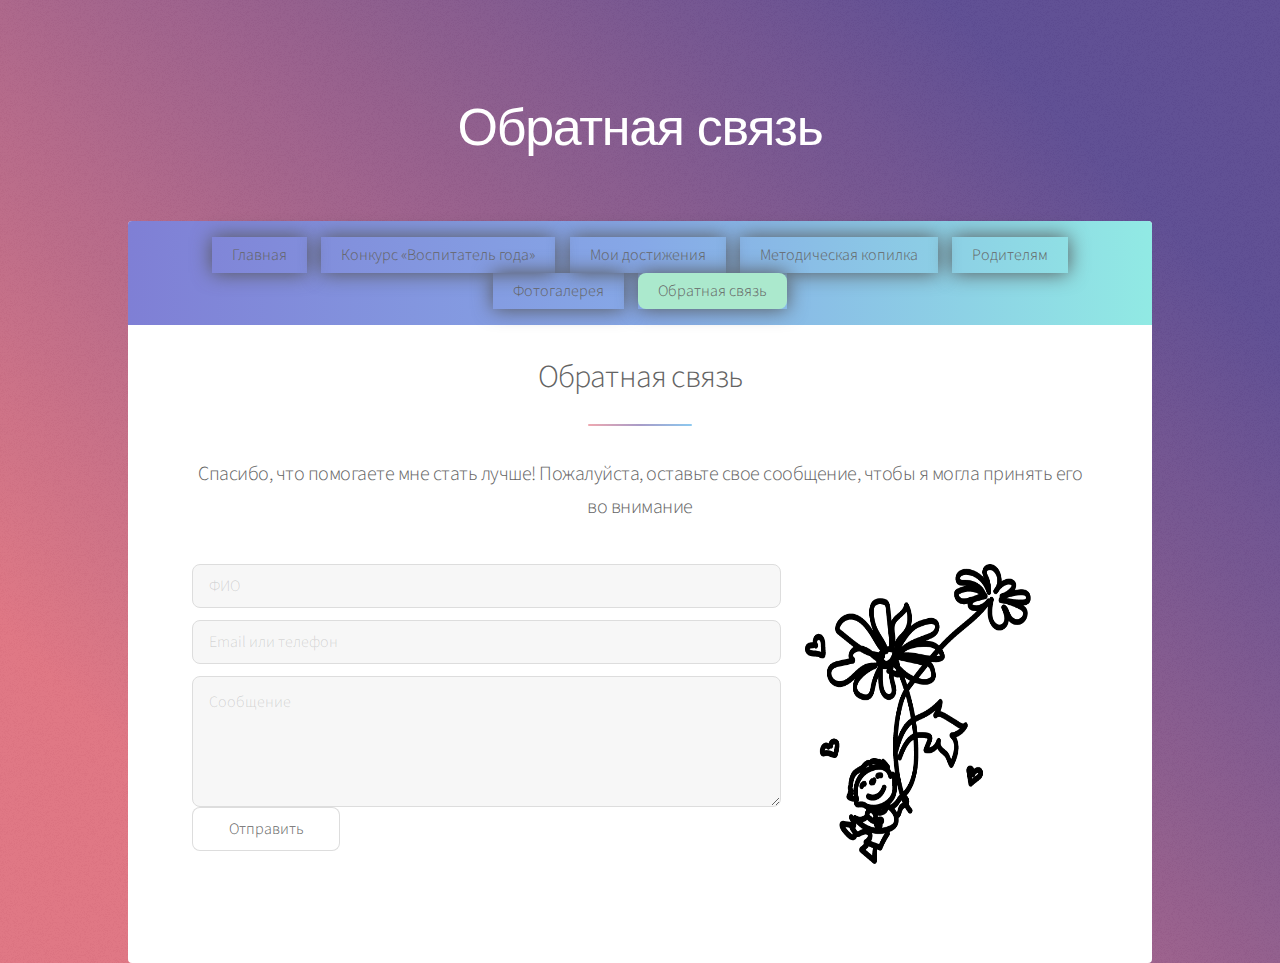
==== feedback.html @ 4a5d06f3 "Update feedback.html" ====
<!DOCTYPE HTML>
<!--
	Сайт Гончаровой Татьяны на конкурс
                Муниципальное бюджетное общеобразовательное учреждение 
начальная общеобразовательная школа села Ленино имени Героя Советского Союза Степана Савельевича Гурьева 
                   Липецкого муниципального района Липецкой области 
-->
<html>
	<head>
		<title>Добро пожаловать на мою страничку</title>
		<meta charset="utf-8" />
		<meta name="viewport" content="width=device-width, initial-scale=1, user-scalable=no" />
		<link rel="stylesheet" href="assets/css/main.css" />
		<noscript><link rel="stylesheet" href="assets/css/noscript.css" /></noscript>
	</head>
	<body class="is-preload">

		<!-- Wrapper -->
			<div id="wrapper">

				<!-- Header -->
					<header id="header" class="alt">
						<h1><acsent>Обратная связь</acsent></h1>
					</header>

				<!-- Nav -->
					<nav id="nav">
						<ul>
							<li><a href="index.html" >Главная</a></li>
							<li><a href="vospofyear.html">Конкурс «Воспитатель года»</a></li>
							<li><a href="mywin.html">Мои достижения</a></li>
							<li><a href="metod.html">Методическая копилка</a></li>
							<li><a href="rodit.html">Родителям</a></li>
							<li><a href="four.html">Фотогалерея</a></li>
							<li><a href="feedback.html" class="active">Обратная связь</a></li>
						</ul>
					</nav>

				<!-- Main -->
					<div id="main">

						<!-- Introduction -->


						<!-- First Section -->
							<section id="first" class="main special">

								<header class="major">
									<center>
										<h2>Обратная связь</h2>
										<p>Спасибо, что помогаете мне стать лучше! Пожалуйста, оставьте свое сообщение, чтобы я могла принять его во внимание</p>
										<div class="row">
											<div class="col-8 col-12-small">
												<form name="submit-to-google-sheet" id="sheetdb-form" method="post" action="https://sheetdb.io/api/v1/np721nvqk2t8w">
													<div class="row gtr-uniform gtr-50">
														<div class="col-12 col-12-xsmall"><input type="text" name="data[name]" placeholder="ФИО" /></div>
														<div class="col-12 col-12-xsmall"><input type="text" name="data[email]" placeholder="Email или телефон" /></div>
														<div class="col-12"><textarea name="data[message]" placeholder="Сообщение" rows="4"></textarea></div>
													</div>

												<ul class="actions">
													<li><input type="submit" value="Отправить"/></li>
												</form>
												</ul>
											</div>
											<img align="right" src="images/flower.png" alt="Иллюстрация"   width="250" height="300" class="rightpic">

										</div>
							</center>

								</header>

									</footer>
							</section>

							<section></section>
						<!-- Get Started -->


					</div>

				<!-- Footer -->

			</div>

		<!-- Scripts -->
			<script src="assets/js/jquery.min.js"></script>
			<script src="assets/js/jquery.scrollex.min.js"></script>
			<script src="assets/js/jquery.scrolly.min.js"></script>
			<script src="assets/js/browser.min.js"></script>
			<script src="assets/js/breakpoints.min.js"></script>
			<script src="assets/js/util.js"></script>
			<script src="assets/js/main.js"></script>

	</body>


<script>


	const form = document.getElementById('sheetdb-form');
  form.addEventListener('submit', e => {
    e.preventDefault();
    fetch(form.action,{
			 method: 'POST',
			 body: new FormData(document.getElementById("sheetdb-form")),})
			 .then(response => json())
			 .then((html)=>{
				 alert("Спасибо за сообщение!");
			 });
			  alert("Спасибо за сообщение!");
});
</script>
</html>
---- assets/css/main.css ----
@import url(fontawesome-all.min.css);
@import 'https://fonts.googleapis.com/css?family=Source+Sans+Pro:300,400';

/*
	Stellar by HTML5 UP
	html5up.net | @ajlkn
	Free for personal and commercial use under the CCA 3.0 license (html5up.net/license)
*/

html, body, div, span, applet, object,
iframe, h1, h2, h3, h4, h5, h6, p, blockquote,
pre, a, abbr, acronym, address, big, cite,
code, del, dfn, em, img, ins, kbd, q, s, samp,
small, strike, strong, sub, sup, tt, var, b,
u, i, center, dl, dt, dd, ol, ul, li, fieldset,
form, label, legend, table, caption, tbody,
tfoot, thead, tr, th, td, article, aside,
canvas, details, embed, figure, figcaption,
footer, header, hgroup, menu, nav, output, ruby,
section, summary, time, mark, audio, video {
	margin: 0;
	padding: 0;
	border: 0;
	font-size: 100%;
	font: inherit;
	vertical-align: baseline;}

article, aside, details, figcaption, figure,
footer, header, hgroup, menu, nav, section {
	display: block;}

body {
	line-height: 1;
}

ol, ul {
	list-style: none;
}

blockquote, q {
	quotes: none;
}

	blockquote:before, blockquote:after, q:before, q:after {
		content: '';
		content: none;
	}

table {
	border-collapse: collapse;
	border-spacing: 0;
}

body {
	-webkit-text-size-adjust: none;
}

mark {
	background-color: transparent;
	color: inherit;
}

input::-moz-focus-inner, button:: -moz-focus-inner{
	border: 0;
	padding: 0;
}

input, select, textarea, button {
	-moz-appearance: none;
	-webkit-appearance: none;
	-ms-appearance: none;
	appearance: none;
}

/* Basic */

	@-ms-viewport {
		width: device-width;
	}

	body {
		-ms-overflow-style: scrollbar;
	}

	@media screen and (max-width: 480px) {

		html, body {
			min-width: 320px;
		}

	}

	html {
		box-sizing: border-box;
	}

	*, *:before, *:after {
		box-sizing: inherit;
	}

	body {
		background-color: #935d8c;
		background-image: url("images/overlay.png"), -moz-linear-gradient(45deg, #e37682 15%, #5f4d93 85%);
		background-image: url("images/overlay.png"), -webkit-linear-gradient(45deg, #e37682 15%, #5f4d93 85%);
		background-image: url("images/overlay.png"), -ms-linear-gradient(45deg, #e37682 15%, #5f4d93 85%);
		background-image: url("images/overlay.png"), linear-gradient(45deg, #e37682 15%, #5f4d93 85%);
	}

		body.is-preload *, body.is-preload *:before, body.is-preload *:after {
			-moz-animation: none !important;
			-webkit-animation: none !important;
			-ms-animation: none !important;
			animation: none !important;
			-moz-transition: none !important;
			-webkit-transition: none !important;
			-ms-transition: none !important;
			transition: none !important;
		}

/* Type */

	body {
		background-color: #935d8c;
		color: rgba(255, 255, 255, 1);
	}

	body, input, select, textarea, button {
		font-family: "Source Sans Pro", Helvetica, sans-serif;
		font-size: 17pt;
		font-weight: 300;
		line-height: 1.65;
	}

		@media screen and (max-width: 1680px) {

			body, input, select, textarea, button {
				font-size: 14pt;
			}

		}

		red{
			color: rgba(207,75,110,1);
		}

		acsent{
			font-family: "Impact", Helvetica, sans-serif;
	}

		@media screen and (max-width: 1280px) {

			body, input, select, textarea {
				font-size: 12pt;
			}

		}

		@media screen and (max-width: 360px) {

			body, input, select, textarea, button {
				font-size: 11pt;
			}

		}

	a {
		-moz-transition: color 0.2s ease, border-bottom 0.2s ease;
		-webkit-transition: color 0.2s ease, border-bottom 0.2s ease;
		-ms-transition: color 0.2s ease, border-bottom 0.2s ease;
		transition: color 0.2s ease, border-bottom 0.2s ease;
		text-decoration: none;
		border-bottom: dotted 1px;
		color: inherit;
	}

		a:hover {
			border-bottom-color: transparent;
		}

	strong, b {
		font-weight: 400;
	}

	em, i {
		font-style: italic;
	}

	p {
		margin: 0 0 2em 0;
	}

		p.content {
			-moz-columns: 20em 2;
			-webkit-columns: 20em 2;
			-ms-columns: 20em 2;
			columns: 20em 2;
			-moz-column-gap: 2em;
			-webkit-column-gap: 2em;
			-ms-column-gap: 2em;
			column-gap: 2em;
			text-align: justify;
		}

	h1, h2, h3, h4, h5, h6 {
		font-weight: 300;
		line-height: 1.5;
		margin: 0 0 0.7em 0;
		letter-spacing: -0.025em;
	}

		h1 a, h2 a, h3 a, h4 a, h5 a, h6 a {
			color: inherit;
			text-decoration: none;
		}

	h1 {
		font-size: 2.5em;
		line-height: 1.2;
	}

	h2 {
		font-size: 1.5em;
	}

	h3 {
		font-size: 1.25em;
	}

	h4 {
		font-size: 1.1em;
	}

	h5 {
		font-size: 0.9em;
	}

	h6 {
		font-size: 0.7em;
	}

	@media screen and (max-width: 736px) {

		h1 {
			font-size: 2em;
		}

	}

	sub {
		font-size: 0.8em;
		position: relative;
		top: 0.5em;
	}

	sup {
		font-size: 0.8em;
		position: relative;
		top: -0.5em;
	}

	blockquote {
		border-left: solid 4px;
		font-style: italic;
		margin: 0 0 2em 0;
		padding: 0.5em 0 0.5em 2em;
	}

	code {
		border-radius: 8px;
		border: solid 1px;
		font-family: "Courier New", monospace;
		font-size: 0.9em;
		margin: 0 0.25em;
		padding: 0.25em 0.65em;
	}

	pre {
		-webkit-overflow-scrolling: touch;
		font-family: "Courier New", monospace;
		font-size: 0.9em;
		margin: 0 0 2em 0;
	}

		pre code {
			display: block;
			line-height: 1.75;
			padding: 1em 1.5em;
			overflow-x: auto;
		}

	hr {
		border: 0;
		border-bottom: solid 1px;
		margin: 2em 0;
	}

		hr.major {
			margin: 3em 0;
		}

	.align-left {
		text-align: left;
	}

	.align-center {
		text-align: center;
	}

	.align-right {
		text-align: right;
	}

	input, select, textarea, button {
		color: #ffffff;
	}

	a:hover {
		color: #ffffff;
	}

	strong, b {
		color: #ffffff;
	}

	h1, h2, h3, h4, h5, h6 {
		color: #ffffff;
	}

	blockquote {
		border-left-color: rgba(255, 255, 255, 0.35);
	}

	code {
		background: rgba(255, 255, 255, 0.075);
		border-color: rgba(255, 255, 255, 0.35);
	}

	hr {
		border-bottom-color: rgba(255, 255, 255, 0.35);
	}

/* Row */

	.row {
		display: flex;
		flex-wrap: wrap;
		box-sizing: border-box;
		align-items: stretch;
	}

		.row > * {
			box-sizing: border-box;
		}

		.row.gtr-uniform > * > :last-child {
			margin-bottom: 0;
		}

		.row.aln-left {
			justify-content: flex-start;
		}

		.row.aln-center {
			justify-content: center;
		}

		.row.aln-right {
			justify-content: flex-end;
		}

		.row.aln-top {
			align-items: flex-start;
		}

		.row.aln-middle {
			align-items: center;
		}

		.row.aln-bottom {
			align-items: flex-end;
		}

		.row > .imp {
			order: -1;
		}

		.row > .col-1 {
			width: 8.33333%;
		}

		.row > .off-1 {
			margin-left: 8.33333%;
		}

		.row > .col-2 {
			width: 16.66667%;
		}

		.row > .off-2 {
			margin-left: 16.66667%;
		}

		.row > .col-3 {
			width: 25%;
		}

		.row > .off-3 {
			margin-left: 25%;
		}

		.row > .col-4 {
			width: 33.33333%;
		}

		.row > .off-4 {
			margin-left: 33.33333%;
		}

		.row > .col-5 {
			width: 41.66667%;
		}

		.row > .off-5 {
			margin-left: 41.66667%;
		}

		.row > .col-6 {
			width: 50%;
		}

		.row > .off-6 {
			margin-left: 50%;
		}

		.row > .col-7 {
			width: 58.33333%;
		}

		.row > .off-7 {
			margin-left: 58.33333%;
		}

		.row > .col-8 {
			width: 66.66667%;
		}

		.row > .off-8 {
			margin-left: 66.66667%;
		}

		.row > .col-9 {
			width: 75%;
		}

		.row > .off-9 {
			margin-left: 75%;
		}

		.row > .col-10 {
			width: 83.33333%;
		}

		.row > .off-10 {
			margin-left: 83.33333%;
		}

		.row > .col-11 {
			width: 91.66667%;
		}

		.row > .off-11 {
			margin-left: 91.66667%;
		}

		.row > .col-12 {
			width: 100%;
		}

		.row > .off-12 {
			margin-left: 100%;
		}

		.row.gtr-0 {
			margin-top: 0;
			margin-left: 0em;
		}

			.row.gtr-0 > * {
				padding: 0 0 0 0em;
			}

			.row.gtr-0.gtr-uniform {
				margin-top: 0em;
			}

				.row.gtr-0.gtr-uniform > * {
					padding-top: 0em;
				}

		.row.gtr-25 {
			margin-top: 0;
			margin-left: -0.375em;
		}

			.row.gtr-25 > * {
				padding: 0 0 0 0.375em;
			}

			.row.gtr-25.gtr-uniform {
				margin-top: -0.375em;
			}

				.row.gtr-25.gtr-uniform > * {
					padding-top: 0.375em;
				}

		.row.gtr-50 {
			margin-top: 0;
			margin-left: -0.75em;
		}

			.row.gtr-50 > * {
				padding: 0 0 0 0.75em;
			}

			.row.gtr-50.gtr-uniform {
				margin-top: -0.75em;
			}

				.row.gtr-50.gtr-uniform > * {
					padding-top: 0.75em;
				}

		.row {
			margin-top: 0;
			margin-left: -1.5em;
		}

			.row > * {
				padding: 0 0 0 1.5em;
			}

			.row.gtr-uniform {
				margin-top: -1.5em;
			}

				.row.gtr-uniform > * {
					padding-top: 1.5em;
				}

		.row.gtr-150 {
			margin-top: 0;
			margin-left: -2.25em;
		}

			.row.gtr-150 > * {
				padding: 0 0 0 2.25em;
			}

			.row.gtr-150.gtr-uniform {
				margin-top: -2.25em;
			}

				.row.gtr-150.gtr-uniform > * {
					padding-top: 2.25em;
				}

		.row.gtr-200 {
			margin-top: 0;
			margin-left: -3em;
		}

			.row.gtr-200 > * {
				padding: 0 0 0 3em;
			}

			.row.gtr-200.gtr-uniform {
				margin-top: -3em;
			}

				.row.gtr-200.gtr-uniform > * {
					padding-top: 3em;
				}

		@media screen and (max-width: 1680px) {

			.row {
				display: flex;
				flex-wrap: wrap;
				box-sizing: border-box;
				align-items: stretch;
			}

				.row > * {
					box-sizing: border-box;
				}

				.row.gtr-uniform > * > :last-child {
					margin-bottom: 0;
				}

				.row.aln-left {
					justify-content: flex-start;
				}

				.row.aln-center {
					justify-content: center;
				}

				.row.aln-right {
					justify-content: flex-end;
				}

				.row.aln-top {
					align-items: flex-start;
				}

				.row.aln-middle {
					align-items: center;
				}

				.row.aln-bottom {
					align-items: flex-end;
				}

				.row > .imp-xlarge {
					order: -1;
				}

				.row > .col-1-xlarge {
					width: 8.33333%;
				}

				.row > .off-1-xlarge {
					margin-left: 8.33333%;
				}

				.row > .col-2-xlarge {
					width: 16.66667%;
				}

				.row > .off-2-xlarge {
					margin-left: 16.66667%;
				}

				.row > .col-3-xlarge {
					width: 25%;
				}

				.row > .off-3-xlarge {
					margin-left: 25%;
				}

				.row > .col-4-xlarge {
					width: 33.33333%;
				}

				.row > .off-4-xlarge {
					margin-left: 33.33333%;
				}

				.row > .col-5-xlarge {
					width: 41.66667%;
				}

				.row > .off-5-xlarge {
					margin-left: 41.66667%;
				}

				.row > .col-6-xlarge {
					width: 50%;
				}

				.row > .off-6-xlarge {
					margin-left: 50%;
				}

				.row > .col-7-xlarge {
					width: 58.33333%;
				}

				.row > .off-7-xlarge {
					margin-left: 58.33333%;
				}

				.row > .col-8-xlarge {
					width: 66.66667%;
				}

				.row > .off-8-xlarge {
					margin-left: 66.66667%;
				}

				.row > .col-9-xlarge {
					width: 75%;
				}

				.row > .off-9-xlarge {
					margin-left: 75%;
				}

				.row > .col-10-xlarge {
					width: 83.33333%;
				}

				.row > .off-10-xlarge {
					margin-left: 83.33333%;
				}

				.row > .col-11-xlarge {
					width: 91.66667%;
				}

				.row > .off-11-xlarge {
					margin-left: 91.66667%;
				}

				.row > .col-12-xlarge {
					width: 100%;
				}

				.row > .off-12-xlarge {
					margin-left: 100%;
				}

				.row.gtr-0 {
					margin-top: 0;
					margin-left: 0em;
				}

					.row.gtr-0 > * {
						padding: 0 0 0 0em;
					}

					.row.gtr-0.gtr-uniform {
						margin-top: 0em;
					}

						.row.gtr-0.gtr-uniform > * {
							padding-top: 0em;
						}

				.row.gtr-25 {
					margin-top: 0;
					margin-left: -0.375em;
				}

					.row.gtr-25 > * {
						padding: 0 0 0 0.375em;
					}

					.row.gtr-25.gtr-uniform {
						margin-top: -0.375em;
					}

						.row.gtr-25.gtr-uniform > * {
							padding-top: 0.375em;
						}

				.row.gtr-50 {
					margin-top: 0;
					margin-left: -0.75em;
				}

					.row.gtr-50 > * {
						padding: 0 0 0 0.75em;
					}

					.row.gtr-50.gtr-uniform {
						margin-top: -0.75em;
					}

						.row.gtr-50.gtr-uniform > * {
							padding-top: 0.75em;
						}

				.row {
					margin-top: 0;
					margin-left: -1.5em;
				}

					.row > * {
						padding: 0 0 0 1.5em;
					}

					.row.gtr-uniform {
						margin-top: -1.5em;
					}

						.row.gtr-uniform > * {
							padding-top: 1.5em;
						}

				.row.gtr-150 {
					margin-top: 0;
					margin-left: -2.25em;
				}

					.row.gtr-150 > * {
						padding: 0 0 0 2.25em;
					}

					.row.gtr-150.gtr-uniform {
						margin-top: -2.25em;
					}

						.row.gtr-150.gtr-uniform > * {
							padding-top: 2.25em;
						}

				.row.gtr-200 {
					margin-top: 0;
					margin-left: -3em;
				}

					.row.gtr-200 > * {
						padding: 0 0 0 3em;
					}

					.row.gtr-200.gtr-uniform {
						margin-top: -3em;
					}

						.row.gtr-200.gtr-uniform > * {
							padding-top: 3em;
						}

		}

		@media screen and (max-width: 1280px) {

			.row {
				display: flex;
				flex-wrap: wrap;
				box-sizing: border-box;
				align-items: stretch;
			}

				.row > * {
					box-sizing: border-box;
				}

				.row.gtr-uniform > * > :last-child {
					margin-bottom: 0;
				}

				.row.aln-left {
					justify-content: flex-start;
				}

				.row.aln-center {
					justify-content: center;
				}

				.row.aln-right {
					justify-content: flex-end;
				}

				.row.aln-top {
					align-items: flex-start;
				}

				.row.aln-middle {
					align-items: center;
				}

				.row.aln-bottom {
					align-items: flex-end;
				}

				.row > .imp-large {
					order: -1;
				}

				.row > .col-1-large {
					width: 8.33333%;
				}

				.row > .off-1-large {
					margin-left: 8.33333%;
				}

				.row > .col-2-large {
					width: 16.66667%;
				}

				.row > .off-2-large {
					margin-left: 16.66667%;
				}

				.row > .col-3-large {
					width: 25%;
				}

				.row > .off-3-large {
					margin-left: 25%;
				}

				.row > .col-4-large {
					width: 33.33333%;
				}

				.row > .off-4-large {
					margin-left: 33.33333%;
				}

				.row > .col-5-large {
					width: 41.66667%;
				}

				.row > .off-5-large {
					margin-left: 41.66667%;
				}

				.row > .col-6-large {
					width: 50%;
				}

				.row > .off-6-large {
					margin-left: 50%;
				}

				.row > .col-7-large {
					width: 58.33333%;
				}

				.row > .off-7-large {
					margin-left: 58.33333%;
				}

				.row > .col-8-large {
					width: 66.66667%;
				}

				.row > .off-8-large {
					margin-left: 66.66667%;
				}

				.row > .col-9-large {
					width: 75%;
				}

				.row > .off-9-large {
					margin-left: 75%;
				}

				.row > .col-10-large {
					width: 83.33333%;
				}

				.row > .off-10-large {
					margin-left: 83.33333%;
				}

				.row > .col-11-large {
					width: 91.66667%;
				}

				.row > .off-11-large {
					margin-left: 91.66667%;
				}

				.row > .col-12-large {
					width: 100%;
				}

				.row > .off-12-large {
					margin-left: 100%;
				}

				.row.gtr-0 {
					margin-top: 0;
					margin-left: 0em;
				}

					.row.gtr-0 > * {
						padding: 0 0 0 0em;
					}

					.row.gtr-0.gtr-uniform {
						margin-top: 0em;
					}

						.row.gtr-0.gtr-uniform > * {
							padding-top: 0em;
						}

				.row.gtr-25 {
					margin-top: 0;
					margin-left: -0.375em;
				}

					.row.gtr-25 > * {
						padding: 0 0 0 0.375em;
					}

					.row.gtr-25.gtr-uniform {
						margin-top: -0.375em;
					}

						.row.gtr-25.gtr-uniform > * {
							padding-top: 0.375em;
						}

				.row.gtr-50 {
					margin-top: 0;
					margin-left: -0.75em;
				}

					.row.gtr-50 > * {
						padding: 0 0 0 0.75em;
					}

					.row.gtr-50.gtr-uniform {
						margin-top: -0.75em;
					}

						.row.gtr-50.gtr-uniform > * {
							padding-top: 0.75em;
						}

				.row {
					margin-top: 0;
					margin-left: -1.5em;
				}

					.row > * {
						padding: 0 0 0 1.5em;
					}

					.row.gtr-uniform {
						margin-top: -1.5em;
					}

						.row.gtr-uniform > * {
							padding-top: 1.5em;
						}

				.row.gtr-150 {
					margin-top: 0;
					margin-left: -2.25em;
				}

					.row.gtr-150 > * {
						padding: 0 0 0 2.25em;
					}

					.row.gtr-150.gtr-uniform {
						margin-top: -2.25em;
					}

						.row.gtr-150.gtr-uniform > * {
							padding-top: 2.25em;
						}

				.row.gtr-200 {
					margin-top: 0;
					margin-left: -3em;
				}

					.row.gtr-200 > * {
						padding: 0 0 0 3em;
					}

					.row.gtr-200.gtr-uniform {
						margin-top: -3em;
					}

						.row.gtr-200.gtr-uniform > * {
							padding-top: 3em;
						}

		}

		@media screen and (max-width: 980px) {

			.row {
				display: flex;
				flex-wrap: wrap;
				box-sizing: border-box;
				align-items: stretch;
			}

				.row > * {
					box-sizing: border-box;
				}

				.row.gtr-uniform > * > :last-child {
					margin-bottom: 0;
				}

				.row.aln-left {
					justify-content: flex-start;
				}

				.row.aln-center {
					justify-content: center;
				}

				.row.aln-right {
					justify-content: flex-end;
				}

				.row.aln-top {
					align-items: flex-start;
				}

				.row.aln-middle {
					align-items: center;
				}

				.row.aln-bottom {
					align-items: flex-end;
				}

				.row > .imp-medium {
					order: -1;
				}

				.row > .col-1-medium {
					width: 8.33333%;
				}

				.row > .off-1-medium {
					margin-left: 8.33333%;
				}

				.row > .col-2-medium {
					width: 16.66667%;
				}

				.row > .off-2-medium {
					margin-left: 16.66667%;
				}

				.row > .col-3-medium {
					width: 25%;
				}

				.row > .off-3-medium {
					margin-left: 25%;
				}

				.row > .col-4-medium {
					width: 33.33333%;
				}

				.row > .off-4-medium {
					margin-left: 33.33333%;
				}

				.row > .col-5-medium {
					width: 41.66667%;
				}

				.row > .off-5-medium {
					margin-left: 41.66667%;
				}

				.row > .col-6-medium {
					width: 50%;
				}

				.row > .off-6-medium {
					margin-left: 50%;
				}

				.row > .col-7-medium {
					width: 58.33333%;
				}

				.row > .off-7-medium {
					margin-left: 58.33333%;
				}

				.row > .col-8-medium {
					width: 66.66667%;
				}

				.row > .off-8-medium {
					margin-left: 66.66667%;
				}

				.row > .col-9-medium {
					width: 75%;
				}

				.row > .off-9-medium {
					margin-left: 75%;
				}

				.row > .col-10-medium {
					width: 83.33333%;
				}

				.row > .off-10-medium {
					margin-left: 83.33333%;
				}

				.row > .col-11-medium {
					width: 91.66667%;
				}

				.row > .off-11-medium {
					margin-left: 91.66667%;
				}

				.row > .col-12-medium {
					width: 100%;
				}

				.row > .off-12-medium {
					margin-left: 100%;
				}

				.row.gtr-0 {
					margin-top: 0;
					margin-left: 0em;
				}

					.row.gtr-0 > * {
						padding: 0 0 0 0em;
					}

					.row.gtr-0.gtr-uniform {
						margin-top: 0em;
					}

						.row.gtr-0.gtr-uniform > * {
							padding-top: 0em;
						}

				.row.gtr-25 {
					margin-top: 0;
					margin-left: -0.375em;
				}

					.row.gtr-25 > * {
						padding: 0 0 0 0.375em;
					}

					.row.gtr-25.gtr-uniform {
						margin-top: -0.375em;
					}

						.row.gtr-25.gtr-uniform > * {
							padding-top: 0.375em;
						}

				.row.gtr-50 {
					margin-top: 0;
					margin-left: -0.75em;
				}

					.row.gtr-50 > * {
						padding: 0 0 0 0.75em;
					}

					.row.gtr-50.gtr-uniform {
						margin-top: -0.75em;
					}

						.row.gtr-50.gtr-uniform > * {
							padding-top: 0.75em;
						}

				.row {
					margin-top: 0;
					margin-left: -1.5em;
				}

					.row > * {
						padding: 0 0 0 1.5em;
					}

					.row.gtr-uniform {
						margin-top: -1.5em;
					}

						.row.gtr-uniform > * {
							padding-top: 1.5em;
						}

				.row.gtr-150 {
					margin-top: 0;
					margin-left: -2.25em;
				}

					.row.gtr-150 > * {
						padding: 0 0 0 2.25em;
					}

					.row.gtr-150.gtr-uniform {
						margin-top: -2.25em;
					}

						.row.gtr-150.gtr-uniform > * {
							padding-top: 2.25em;
						}

				.row.gtr-200 {
					margin-top: 0;
					margin-left: -3em;
				}

					.row.gtr-200 > * {
						padding: 0 0 0 3em;
					}

					.row.gtr-200.gtr-uniform {
						margin-top: -3em;
					}

						.row.gtr-200.gtr-uniform > * {
							padding-top: 3em;
						}

		}

		@media screen and (max-width: 736px) {

			.row {
				display: flex;
				flex-wrap: wrap;
				box-sizing: border-box;
				align-items: stretch;
			}

				.row > * {
					box-sizing: border-box;
				}

				.row.gtr-uniform > * > :last-child {
					margin-bottom: 0;
				}

				.row.aln-left {
					justify-content: flex-start;
				}

				.row.aln-center {
					justify-content: center;
				}

				.row.aln-right {
					justify-content: flex-end;
				}

				.row.aln-top {
					align-items: flex-start;
				}

				.row.aln-middle {
					align-items: center;
				}

				.row.aln-bottom {
					align-items: flex-end;
				}

				.row > .imp-small {
					order: -1;
				}

				.row > .col-1-small {
					width: 8.33333%;
				}

				.row > .off-1-small {
					margin-left: 8.33333%;
				}

				.row > .col-2-small {
					width: 16.66667%;
				}

				.row > .off-2-small {
					margin-left: 16.66667%;
				}

				.row > .col-3-small {
					width: 25%;
				}

				.row > .off-3-small {
					margin-left: 25%;
				}

				.row > .col-4-small {
					width: 33.33333%;
				}

				.row > .off-4-small {
					margin-left: 33.33333%;
				}

				.row > .col-5-small {
					width: 41.66667%;
				}

				.row > .off-5-small {
					margin-left: 41.66667%;
				}

				.row > .col-6-small {
					width: 50%;
				}

				.row > .off-6-small {
					margin-left: 50%;
				}

				.row > .col-7-small {
					width: 58.33333%;
				}

				.row > .off-7-small {
					margin-left: 58.33333%;
				}

				.row > .col-8-small {
					width: 66.66667%;
				}

				.row > .off-8-small {
					margin-left: 66.66667%;
				}

				.row > .col-9-small {
					width: 75%;
				}

				.row > .off-9-small {
					margin-left: 75%;
				}

				.row > .col-10-small {
					width: 83.33333%;
				}

				.row > .off-10-small {
					margin-left: 83.33333%;
				}

				.row > .col-11-small {
					width: 91.66667%;
				}

				.row > .off-11-small {
					margin-left: 91.66667%;
				}

				.row > .col-12-small {
					width: 100%;
				}

				.row > .off-12-small {
					margin-left: 100%;
				}

				.row.gtr-0 {
					margin-top: 0;
					margin-left: 0em;
				}

					.row.gtr-0 > * {
						padding: 0 0 0 0em;
					}

					.row.gtr-0.gtr-uniform {
						margin-top: 0em;
					}

						.row.gtr-0.gtr-uniform > * {
							padding-top: 0em;
						}

				.row.gtr-25 {
					margin-top: 0;
					margin-left: -0.25em;
				}

					.row.gtr-25 > * {
						padding: 0 0 0 0.25em;
					}

					.row.gtr-25.gtr-uniform {
						margin-top: -0.25em;
					}

						.row.gtr-25.gtr-uniform > * {
							padding-top: 0.25em;
						}

				.row.gtr-50 {
					margin-top: 0;
					margin-left: -0.5em;
				}

					.row.gtr-50 > * {
						padding: 0 0 0 0.5em;
					}

					.row.gtr-50.gtr-uniform {
						margin-top: -0.5em;
					}

						.row.gtr-50.gtr-uniform > * {
							padding-top: 0.5em;
						}

				.row {
					margin-top: 0;
					margin-left: -1em;
				}

					.row > * {
						padding: 0 0 0 1em;
					}

					.row.gtr-uniform {
						margin-top: -1em;
					}

						.row.gtr-uniform > * {
							padding-top: 1em;
						}

				.row.gtr-150 {
					margin-top: 0;
					margin-left: -1.5em;
				}

					.row.gtr-150 > * {
						padding: 0 0 0 1.5em;
					}

					.row.gtr-150.gtr-uniform {
						margin-top: -1.5em;
					}

						.row.gtr-150.gtr-uniform > * {
							padding-top: 1.5em;
						}

				.row.gtr-200 {
					margin-top: 0;
					margin-left: -2em;
				}

					.row.gtr-200 > * {
						padding: 0 0 0 2em;
					}

					.row.gtr-200.gtr-uniform {
						margin-top: -2em;
					}

						.row.gtr-200.gtr-uniform > * {
							padding-top: 2em;
						}

		}

		@media screen and (max-width: 480px) {

			.row {
				display: flex;
				flex-wrap: wrap;
				box-sizing: border-box;
				align-items: stretch;
			}

				.row > * {
					box-sizing: border-box;
				}

				.row.gtr-uniform > * > :last-child {
					margin-bottom: 0;
				}

				.row.aln-left {
					justify-content: flex-start;
				}

				.row.aln-center {
					justify-content: center;
				}

				.row.aln-right {
					justify-content: flex-end;
				}

				.row.aln-top {
					align-items: flex-start;
				}

				.row.aln-middle {
					align-items: center;
				}

				.row.aln-bottom {
					align-items: flex-end;
				}

				.row > .imp-xsmall {
					order: -1;
				}

				.row > .col-1-xsmall {
					width: 8.33333%;
				}

				.row > .off-1-xsmall {
					margin-left: 8.33333%;
				}

				.row > .col-2-xsmall {
					width: 16.66667%;
				}

				.row > .off-2-xsmall {
					margin-left: 16.66667%;
				}

				.row > .col-3-xsmall {
					width: 25%;
				}

				.row > .off-3-xsmall {
					margin-left: 25%;
				}

				.row > .col-4-xsmall {
					width: 33.33333%;
				}

				.row > .off-4-xsmall {
					margin-left: 33.33333%;
				}

				.row > .col-5-xsmall {
					width: 41.66667%;
				}

				.row > .off-5-xsmall {
					margin-left: 41.66667%;
				}

				.row > .col-6-xsmall {
					width: 50%;
				}

				.row > .off-6-xsmall {
					margin-left: 50%;
				}

				.row > .col-7-xsmall {
					width: 58.33333%;
				}

				.row > .off-7-xsmall {
					margin-left: 58.33333%;
				}

				.row > .col-8-xsmall {
					width: 66.66667%;
				}

				.row > .off-8-xsmall {
					margin-left: 66.66667%;
				}

				.row > .col-9-xsmall {
					width: 75%;
				}

				.row > .off-9-xsmall {
					margin-left: 75%;
				}

				.row > .col-10-xsmall {
					width: 83.33333%;
				}

				.row > .off-10-xsmall {
					margin-left: 83.33333%;
				}

				.row > .col-11-xsmall {
					width: 91.66667%;
				}

				.row > .off-11-xsmall {
					margin-left: 91.66667%;
				}

				.row > .col-12-xsmall {
					width: 100%;
				}

				.row > .off-12-xsmall {
					margin-left: 100%;
				}

				.row.gtr-0 {
					margin-top: 0;
					margin-left: 0em;
				}

					.row.gtr-0 > * {
						padding: 0 0 0 0em;
					}

					.row.gtr-0.gtr-uniform {
						margin-top: 0em;
					}

						.row.gtr-0.gtr-uniform > * {
							padding-top: 0em;
						}

				.row.gtr-25 {
					margin-top: 0;
					margin-left: -0.3125em;
				}

					.row.gtr-25 > * {
						padding: 0 0 0 0.3125em;
					}

					.row.gtr-25.gtr-uniform {
						margin-top: -0.3125em;
					}

						.row.gtr-25.gtr-uniform > * {
							padding-top: 0.3125em;
						}

				.row.gtr-50 {
					margin-top: 0;
					margin-left: -0.625em;
				}

					.row.gtr-50 > * {
						padding: 0 0 0 0.625em;
					}

					.row.gtr-50.gtr-uniform {
						margin-top: -0.625em;
					}

						.row.gtr-50.gtr-uniform > * {
							padding-top: 0.625em;
						}

				.row {
					margin-top: 0;
					margin-left: -1.25em;
				}

					.row > * {
						padding: 0 0 0 1.25em;
					}

					.row.gtr-uniform {
						margin-top: -1.25em;
					}

						.row.gtr-uniform > * {
							padding-top: 1.25em;
						}

				.row.gtr-150 {
					margin-top: 0;
					margin-left: -1.875em;
				}

					.row.gtr-150 > * {
						padding: 0 0 0 1.875em;
					}

					.row.gtr-150.gtr-uniform {
						margin-top: -1.875em;
					}

						.row.gtr-150.gtr-uniform > * {
							padding-top: 1.875em;
						}

				.row.gtr-200 {
					margin-top: 0;
					margin-left: -2.5em;
				}

					.row.gtr-200 > * {
						padding: 0 0 0 2.5em;
					}

					.row.gtr-200.gtr-uniform {
						margin-top: -2.5em;
					}

						.row.gtr-200.gtr-uniform > * {
							padding-top: 2.5em;
						}

		}

/* Box */

	.box {
		border-radius: 8px;
		border: solid;
		margin-bottom: 2em;
		padding: 1.5em;
	}

		.box > :last-child,
		.box > :last-child > :last-child,
		.box > :last-child > :last-child > :last-child {
			margin-bottom: 0;
		}

		.box.alt {
			border: 0;
			border-radius: 0;
			padding: 0;
		}

	.box {
		border-color: rgba(255, 255, 255, 0.35);
	}

/* Button */

	input[type="submit"],
	input[type="reset"],
	input[type="button"],
	button,
	.button {
		-moz-appearance: none;
		-webkit-appearance: none;
		-ms-appearance: none;
		appearance: none;
		-moz-transition: background-color 0.2s ease-in-out, color 0.2s ease-in-out;
		-webkit-transition: background-color 0.2s ease-in-out, color 0.2s ease-in-out;
		-ms-transition: background-color 0.2s ease-in-out, color 0.2s ease-in-out;
		transition: background-color 0.2s ease-in-out, color 0.2s ease-in-out;
		border-radius: 8px;
		border: 0;
		cursor: pointer;
		display: inline-block;
		font-weight: 300;
		height: 2.75em;
		line-height: 2.75em;
		min-width: 9.25em;
		padding: 0 1.5em;
		text-align: center;
		text-decoration: none;
		white-space: nowrap;
	}

		input[type="submit"].icon,
		input[type="reset"].icon,
		input[type="button"].icon,
		button.icon,
		.button.icon {
			padding-left: 1.35em;
		}

			input[type="submit"].icon:before,
			input[type="reset"].icon:before,
			input[type="button"].icon:before,
			button.icon:before,
			.button.icon:before {
				margin-right: 0.5em;
			}

		input[type="submit"].fit,
		input[type="reset"].fit,
		input[type="button"].fit,
		button.fit,
		.button.fit {
			width: 100%;
		}

		input[type="submit"].small,
		input[type="reset"].small,
		input[type="button"].small,
		button.small,
		.button.small {
			font-size: 0.8em;
		}

		input[type="submit"].large,
		input[type="reset"].large,
		input[type="button"].large,
		button.large,
		.button.large {
			font-size: 1.35em;
		}

		input[type="submit"].disabled, input[type="submit"]:disabled,
		input[type="reset"].disabled,
		input[type="reset"]:disabled,
		input[type="button"].disabled,
		input[type="button"]:disabled,
		button.disabled,
		button:disabled,
		.button.disabled,
		.button:disabled {
			pointer-events: none;
			opacity: 0.25;
		}

		@media screen and (max-width: 736px) {

			input[type="submit"],
			input[type="reset"],
			input[type="button"],
			button,
			.button {
				min-width: 0;
			}

		}

	input[type="submit"],
	input[type="reset"],
	input[type="button"],
	button,
	.button {
		background-color: transparent;
		box-shadow: inset 0 0 0 1px rgba(255, 255, 255, 0.35);
		color: #ffffff !important;
	}

		input[type="submit"]:hover,
		input[type="reset"]:hover,
		input[type="button"]:hover,
		button:hover,
		.button:hover {
			background-color: rgba(255, 255, 255, 0.075);
		}

		input[type="submit"]:active,
		input[type="reset"]:active,
		input[type="button"]:active,
		button:active,
		.button:active {
			background-color: rgba(255, 255, 255, 0.2);
		}

		input[type="submit"].icon:before,
		input[type="reset"].icon:before,
		input[type="button"].icon:before,
		button.icon:before,
		.button.icon:before {
			color: rgba(255, 255, 255, 0.5);
		}

		input[type="submit"].primary,
		input[type="reset"].primary,
		input[type="button"].primary,
		button.primary,
		.button.primary {
			background-color: #8cc9f0;
			color: #ffffff !important;
			box-shadow: none;
		}

			input[type="submit"].primary:hover,
			input[type="reset"].primary:hover,
			input[type="button"].primary:hover,
			button.primary:hover,
			.button.primary:hover {
				background-color: #9acff2;
			}

			input[type="submit"].primary:active,
			input[type="reset"].primary:active,
			input[type="button"].primary:active,
			button.primary:active,
			.button.primary:active {
				background-color: #7ec3ee;
			}

			input[type="submit"].primary.icon:before,
			input[type="reset"].primary.icon:before,
			input[type="button"].primary.icon:before,
			button.primary.icon:before,
			.button.primary.icon:before {
				color: #ffffff !important;
			}

/* Form */

	form {
		margin: 0 0 2em 0;
	}

	label {
		display: block;
		font-size: 0.9em;
		font-weight: 400;
		margin: 0 0 1em 0;
	}

	input[type="text"],
	input[type="password"],
	input[type="email"],
	select,
	textarea {
		-moz-appearance: none;
		-webkit-appearance: none;
		-ms-appearance: none;
		appearance: none;
		border-radius: 8px;
		border: solid 1px;
		color: inherit;
		display: block;
		outline: 0;
		padding: 0 1em;
		text-decoration: none;
		width: 100%;
	}

		input[type="text"]:invalid,
		input[type="password"]:invalid,
		input[type="email"]:invalid,
		select:invalid,
		textarea:invalid {
			box-shadow: none;
		}

	select {
		background-size: 1.25rem;
		background-repeat: no-repeat;
		background-position: calc(100% - 1rem) center;
		height: 2.75em;
		padding-right: 2.75em;
		text-overflow: ellipsis;
	}

		select:focus::-ms-value {
			background-color: transparent;
		}

		select::-ms-expand {
			display: none;
		}

	input[type="text"],
	input[type="password"],
	input[type="email"],
	select {
		height: 2.75em;
	}

	textarea {
		padding: 0.75em 1em;
	}

	input[type="checkbox"],
	input[type="radio"] {
		-moz-appearance: none;
		-webkit-appearance: none;
		-ms-appearance: none;
		appearance: none;
		display: block;
		float: left;
		margin-right: -2em;
		opacity: 0;
		width: 1em;
		z-index: -1;
	}

		input[type="checkbox"] + label,
		input[type="radio"] + label {
			text-decoration: none;
			cursor: pointer;
			display: inline-block;
			font-size: 1em;
			font-weight: 300;
			padding-left: 2.4em;
			padding-right: 0.75em;
			position: relative;
		}

			input[type="checkbox"] + label:before,
			input[type="radio"] + label:before {
				-moz-osx-font-smoothing: grayscale;
				-webkit-font-smoothing: antialiased;
				display: inline-block;
				font-style: normal;
				font-variant: normal;
				text-rendering: auto;
				line-height: 1;
				text-transform: none !important;
				font-family: 'Font Awesome 5 Free';
				font-weight: 900;
			}

			input[type="checkbox"] + label:before,
			input[type="radio"] + label:before {
				border-radius: 8px;
				border: solid 1px;
				content: '';
				display: inline-block;
				font-size: 0.8em;
				height: 2.0625em;
				left: 0;
				line-height: 2.0625em;
				position: absolute;
				text-align: center;
				top: 0;
				width: 2.0625em;
			}

		input[type="checkbox"]:checked + label:before,
		input[type="radio"]:checked + label:before {
			content: '\f00c';
		}

	input[type="checkbox"] + label:before {
		border-radius: 8px;
	}

	input[type="radio"] + label:before {
		border-radius: 100%;
	}

	::-webkit-input-placeholder {
		opacity: 1.0;
	}

	:-moz-placeholder {
		opacity: 1.0;
	}

	::-moz-placeholder {
		opacity: 1.0;
	}

	:-ms-input-placeholder {
		opacity: 1.0;
	}

	label {
		color: #ffffff;
	}

	input[type="text"],
	input[type="password"],
	input[type="email"],
	select,
	textarea {
		background-color: rgba(255, 255, 255, 0.075);
		border-color: rgba(255, 255, 255, 0.35);
	}

		input[type="text"]:focus,
		input[type="password"]:focus,
		input[type="email"]:focus,
		select:focus,
		textarea:focus {
			border-color: #8cc9f0;
			box-shadow: 0 0 0 1px #8cc9f0;
		}

	select {
		background-image: url("data:image/svg+xml;charset=utf8,%3Csvg xmlns='http://www.w3.org/2000/svg' width='40' height='40' preserveAspectRatio='none' viewBox='0 0 40 40'%3E%3Cpath d='M9.4,12.3l10.4,10.4l10.4-10.4c0.2-0.2,0.5-0.4,0.9-0.4c0.3,0,0.6,0.1,0.9,0.4l3.3,3.3c0.2,0.2,0.4,0.5,0.4,0.9 c0,0.4-0.1,0.6-0.4,0.9L20.7,31.9c-0.2,0.2-0.5,0.4-0.9,0.4c-0.3,0-0.6-0.1-0.9-0.4L4.3,17.3c-0.2-0.2-0.4-0.5-0.4-0.9 c0-0.4,0.1-0.6,0.4-0.9l3.3-3.3c0.2-0.2,0.5-0.4,0.9-0.4S9.1,12.1,9.4,12.3z' fill='rgba(255, 255, 255, 0.35)' /%3E%3C/svg%3E");
	}

		select option {
			color: #ffffff;
			background: #935d8c;
		}

	input[type="checkbox"] + label,
	input[type="radio"] + label {
		color: rgba(255, 255, 255, 0.65);
	}

		input[type="checkbox"] + label:before,
		input[type="radio"] + label:before {
			background: rgba(255, 255, 255, 0.075);
			border-color: rgba(255, 255, 255, 0.35);
		}

	input[type="checkbox"]:checked + label:before,
	input[type="radio"]:checked + label:before {
		background-color: #ffffff;
		border-color: #ffffff;
		color: #935d8c;
	}

	input[type="checkbox"]:focus + label:before,
	input[type="radio"]:focus + label:before {
		border-color: #8cc9f0;
		box-shadow: 0 0 0 1px #8cc9f0;
	}

	::-webkit-input-placeholder {
		color: rgba(255, 255, 255, 0.5) !important;
	}

	:-moz-placeholder {
		color: rgba(255, 255, 255, 0.5) !important;
	}

	::-moz-placeholder {
		color: rgba(255, 255, 255, 0.5) !important;
	}

	:-ms-input-placeholder {
		color: rgba(255, 255, 255, 0.5) !important;
	}

	.formerize-placeholder {
		color: rgba(255, 255, 255, 0.5) !important;
	}

/* Icon */

	.icon {
		text-decoration: none;
		-moz-transition: background-color 0.2s ease-in-out, color 0.2s ease-in-out;
		-webkit-transition: background-color 0.2s ease-in-out, color 0.2s ease-in-out;
		-ms-transition: background-color 0.2s ease-in-out, color 0.2s ease-in-out;
		transition: background-color 0.2s ease-in-out, color 0.2s ease-in-out;
		border-bottom: none;
		position: relative;
	}

		.icon:before {
			-moz-osx-font-smoothing: grayscale;
			-webkit-font-smoothing: antialiased;
			display: inline-block;
			font-style: normal;
			font-variant: normal;
			text-rendering: auto;
			line-height: 1;
			text-transform: none !important;
			font-family: 'Font Awesome 5 Free';
			font-weight: 400;
		}

		.icon > .label {
			display: none;
		}

		.icon:before {
			line-height: solid;
		}

		.icon.solid:before {
			font-weight: 900;
		}

		.icon.brands:before {
			font-family: 'Font Awesome 5 Brands';
		}

		.icon.major {
			border: solid 1px;
			display: inline-block;
			border-radius: 100%;
			padding: 0.65em;
			margin: 0 0 2em 0;
			cursor: default;
		}

			.icon.major:before {
				display: inline-block;
				font-size: 6.25rem;
				width: 2.25em;
				height: 2.25em;
				line-height: 2.2em;
				border-radius: 100%;
				border: solid 1px;
				text-align: center;
			}

		.icon.alt {
			display: inline-block;
			border: solid 1px;
			border-radius: 100%;
		}

			.icon.alt:before {
				display: block;
				font-size: 1.25em;
				width: 2em;
				height: 2em;
				text-align: center;
				line-height: 2em;
			}

		.icon.style1 {
			color: #efa8b0;
		}

		.icon.style2 {
			color: #c79cc8;
		}

		.icon.style3 {
			color: #a89cc8;
		}

		.icon.style4 {
			color: #9bb2e1;
		}

		.icon.style5 {
			color: #8cc9f0;
		}

		@media screen and (max-width: 1680px) {

			.icon.major:before {
				font-size: 5.5rem;
			}

		}

		@media screen and (max-width: 1280px) {

			.icon.major:before {
				font-size: 4.75rem;
			}

		}

		@media screen and (max-width: 736px) {

			.icon.major {
				margin: 0 0 1.5em 0;
				padding: 0.35em;
			}

				.icon.major:before {
					font-size: 3.5rem;
				}

		}

	.icon.major {
		border-color: rgba(255, 255, 255, 0.35);
	}

		.icon.major:before {
			border-color: rgba(255, 255, 255, 0.35);
		}

	.icon.alt {
		border-color: rgba(255, 255, 255, 0.35);
		color: #ffffff;
	}

		.icon.alt:hover {
			background-color: rgba(255, 255, 255, 0.075);
		}

		.icon.alt:active {
			background-color: rgba(255, 255, 255, 0.2);
		}

/* Image */

	.image {
		border-radius: 8px;
		border: 0;
		display: inline-block;
		position: relative;
	}

		.image img {
			border-radius: 8px;
			display: block;
		}

		.image.left, .image.right {
			max-width: 40%;
		}

			.image.left img, .image.right img {
				width: 100%;
			}

		.image.left {
			float: left;
			margin: 0 1.5em 1em 0;
			top: 0.25em;
		}

		.image.right {
			float: right;
			margin: 0 0 1em 1.5em;
			top: 0.25em;
		}

		.image.fit {
			display: block;
			margin: 0 0 2em 0;
			width: 100%;
		}

			.image.fit img {
				width: 100%;
			}

		.image.main {
			display: block;
			margin: 0 0 3em 0;
			width: 100%;
			margin-bottom: 100px;
		}

			.image.main img {
				width: 100%;
			}

/* List */

	ol {
		list-style: decimal;
		margin: 0 0 2em 0;
		padding-left: 1.25em;
	}

		ol li {
			padding-left: 0.25em;
		}

	ul {
		list-style: disc;
		margin: 0 0 2em 0;
		padding-left: 1em;
	}

		ul li {
			padding-left: 0.5em;
		}

		ul.alt {
			list-style: none;
			padding-left: 0;
		}

			ul.alt li {
				border-top: solid 1px;
				padding: 0.5em 0;
			}

				ul.alt li:first-child {
					border-top: 0;
					padding-top: 0;
				}

	dl {
		margin: 0 0 2em 0;
	}

		dl dt {
			display: block;
			font-weight: 400;
			margin: 0 0 1em 0;
		}

		dl dd {
			margin-left: 2em;
		}

		dl.alt dt {
			display: block;
			width: 3em;
			margin: 0;
			clear: left;
			float: left;
		}

		dl.alt dd {
			margin: 0 0 0.85em 5.5em;
		}

		dl.alt:after {
			content: '';
			display: block;
			clear: both;
		}

	ul.alt li {
		border-top-color: rgba(255, 255, 255, 0.35);
	}

	dl dt {
		color: #ffffff;
	}

/* Actions */

	ul.actions {
		display: -moz-flex;
		display: -webkit-flex;
		display: -ms-flex;
		display: flex;
		cursor: default;
		list-style: none;
		margin-left: -1em;
		padding-left: 0;
	}

		ul.actions li {
			padding: 0 0 0 1em;
			vertical-align: middle;
		}

		ul.actions.special {
			-moz-justify-content: center;
			-webkit-justify-content: center;
			-ms-justify-content: center;
			justify-content: center;
			width: 100%;
			margin-left: 0;
		}

			ul.actions.special li:first-child {
				padding-left: 0;
			}

		ul.actions.stacked {
			-moz-flex-direction: column;
			-webkit-flex-direction: column;
			-ms-flex-direction: column;
			flex-direction: column;
			margin-left: 0;
		}

			ul.actions.stacked li {
				padding: 1.3em 0 0 0;
			}

				ul.actions.stacked li:first-child {
					padding-top: 0;
				}

		ul.actions.fit {
			width: calc(100% + 1em);
		}

			ul.actions.fit li {
				-moz-flex-grow: 1;
				-webkit-flex-grow: 1;
				-ms-flex-grow: 1;
				flex-grow: 1;
				-moz-flex-shrink: 1;
				-webkit-flex-shrink: 1;
				-ms-flex-shrink: 1;
				flex-shrink: 1;
				width: 100%;
			}

				ul.actions.fit li > * {
					width: 100%;
				}

			ul.actions.fit.stacked {
				width: 100%;
			}

		@media screen and (max-width: 480px) {

			ul.actions:not(.fixed) {
				-moz-flex-direction: column;
				-webkit-flex-direction: column;
				-ms-flex-direction: column;
				flex-direction: column;
				margin-left: 0;
				width: 100% !important;
			}

				ul.actions:not(.fixed) li {
					-moz-flex-grow: 1;
					-webkit-flex-grow: 1;
					-ms-flex-grow: 1;
					flex-grow: 1;
					-moz-flex-shrink: 1;
					-webkit-flex-shrink: 1;
					-ms-flex-shrink: 1;
					flex-shrink: 1;
					padding: 1em 0 0 0;
					text-align: center;
					width: 100%;
				}

					ul.actions:not(.fixed) li > * {
						width: 100%;
					}

					ul.actions:not(.fixed) li:first-child {
						padding-top: 0;
					}

					ul.actions:not(.fixed) li input[type="submit"],
					ul.actions:not(.fixed) li input[type="reset"],
					ul.actions:not(.fixed) li input[type="button"],
					ul.actions:not(.fixed) li button,
					ul.actions:not(.fixed) li .button {
						width: 100%;
					}

						ul.actions:not(.fixed) li input[type="submit"].icon:before,
						ul.actions:not(.fixed) li input[type="reset"].icon:before,
						ul.actions:not(.fixed) li input[type="button"].icon:before,
						ul.actions:not(.fixed) li button.icon:before,
						ul.actions:not(.fixed) li .button.icon:before {
							margin-left: -0.5rem;
						}

		}

/* Icons */

	ul.icons {
		cursor: default;
		list-style: none;
		padding-left: 0;
	}

		ul.icons li {
			display: inline-block;
			padding: 0 0.65em 0 0;
		}

			ul.icons li:last-child {
				padding-right: 0 !important;
			}

/* Section/Article */

	section.special, article.special {

	}

	header.major {
		margin-bottom: 3em;
	}

		header.major h2 {
			font-size: 2em;
		}

			header.major h2:after {
				display: block;
				content: '';
				width: 3.25em;
				height: 2px;
				margin: 0.7em 0 1em 0;
				border-radius: 2px;
			}

				section.special header.major h2:after, article.special header.major h2:after {
					margin-left: auto;
					margin-right: auto;
				}

		header.major p {
			font-size: 1.25em;
			letter-spacing: -0.025em;
		}

		header.major.special {
			text-align: center;
		}

			header.major.special h2:after {
				margin-left: auto;
				margin-right: auto;
			}

	footer.major {
		margin-top: 3em;
	}

	@media screen and (max-width: 736px) {

		header.major {
			margin-bottom: 0;
		}

			header.major h2 {
				font-size: 1.5em;
			}

			header.major p {
				font-size: 1em;
				letter-spacing: 0;
			}

				header.major p br {
					display: none;
				}

		footer.major {
			margin-top: 0;
		}

	}

	header.major h2:after {
		background-color: rgba(255, 255, 255, 0.35);
	}

/* Table */

	.table-wrapper {
		-webkit-overflow-scrolling: touch;
		overflow-x: auto;
	}

	table {
		margin: 0 0 2em 0;
		width: 100%;
	}

		table tbody tr {
			border: solid 1px;
			border-left: 0;
			border-right: 0;
		}

		table td {
			padding: 0.75em 0.75em;
		}

		table th {
			font-size: 0.9em;
			font-weight: 400;
			padding: 0 0.75em 0.75em 0.75em;
			text-align: left;
		}

		table thead {
			border-bottom: solid 2px;
		}

		table tfoot {
			border-top: solid 2px;
		}

		table.alt {
			border-collapse: separate;
		}

			table.alt tbody tr td {
				border: solid 1px;
				border-left-width: 0;
				border-top-width: 0;
			}

				table.alt tbody tr td:first-child {
					border-left-width: 1px;
				}

			table.alt tbody tr:first-child td {
				border-top-width: 1px;
			}

			table.alt thead {
				border-bottom: 0;
			}

			table.alt tfoot {
				border-top: 0;
			}

	table tbody tr {
		border-color: rgba(255, 255, 255, 0.35);
	}

		table tbody tr:nth-child(2n + 1) {
			background-color: rgba(255, 255, 255, 0.075);
		}

	table th {
		color: #ffffff;
	}

	table thead {
		border-bottom-color: rgba(255, 255, 255, 0.35);
	}

	table tfoot {
		border-top-color: rgba(255, 255, 255, 0.35);
	}

	table.alt tbody tr td {
		border-color: rgba(255, 255, 255, 0.35);
	}

/* Features */

	.features {
		display: -moz-flex;
		display: -webkit-flex;
		display: -ms-flex;
		display: flex;
		-moz-flex-wrap: wrap;
		-webkit-flex-wrap: wrap;
		-ms-flex-wrap: wrap;
		flex-wrap: wrap;
		-moz-justify-content: center;
		-webkit-justify-content: center;
		-ms-justify-content: center;
		justify-content: center;
		width: calc(100% + 2em);
		margin: 0 0 3em -2em;
		padding: 0;
		list-style: none;
	}

		.features li {
			width: calc(33.33333% - 2em);
			margin-left: 2em;
			margin-top: 3em;
			padding: 0;
		}

			.features li:nth-child(1), .features li:nth-child(2), .features li:nth-child(3) {
				margin-top: 0;
			}

			.features li > :last-child {
				margin-bottom: 0;
			}

		@media screen and (max-width: 980px) {

			.features li {
				width: calc(50% - 2em);
			}

				.features li:nth-child(3) {
					margin-top: 3em;
				}

		}

		@media screen and (max-width: 736px) {

			.features {
				width: 100%;
				margin: 0 0 2em 0;
			}

				.features li {
					width: 100%;
					margin-left: 0;
					margin-top: 2em;
				}

					.features li:nth-child(2), .features li:nth-child(3) {
						margin-top: 2em;
					}

		}

/* Statistics */

	.statistics {
		display: -moz-flex;
		display: -webkit-flex;
		display: -ms-flex;
		display: flex;
		width: 100%;
		margin: 0 0 3em 0;
		padding: 0;
		list-style: none;
		cursor: default;
	}

		.statistics li {
			-moz-flex: 1;
			-webkit-flex: 1;
			-ms-flex: 1;
			flex: 1;
			padding: 1.5em;
			color: #ffffff;
			text-align: center;
		}

			.statistics li.style1 {
				background-color: #efa8b0;
			}

			.statistics li.style2 {
				background-color: #c79cc8;
			}

			.statistics li.style3 {
				background-color: #a89cc8;
			}

			.statistics li.style4 {
				background-color: #9bb2e1;
			}

			.statistics li.style5 {
				background-color: #8cc9f0;
			}

			.statistics li strong, .statistics li b {
				display: block;
				font-size: 2em;
				line-height: 1.1;
				color: inherit !important;
				font-weight: 300;
				letter-spacing: -0.025em;
			}

			.statistics li:first-child {
				border-top-left-radius: 8px;
				border-bottom-left-radius: 8px;
			}

			.statistics li:last-child {
				border-top-right-radius: 8px;
				border-bottom-right-radius: 8px;
			}

			.statistics li .icon {
				display: inline-block;
			}

				.statistics li .icon:before {
					font-size: 2.75rem;
					line-height: 1.3;
				}

		@media screen and (max-width: 980px) {

			.statistics li strong, .statistics li b {
				font-size: 1.5em;
			}

		}

		@media screen and (max-width: 736px) {

			.statistics {
				display: block;
				width: 20em;
				max-width: 100%;
				margin: 0 auto 2em auto;
			}

				.statistics li:first-child {
					border-bottom-left-radius: 0;
					border-top-right-radius: 8px;
				}

				.statistics li:last-child {
					border-top-right-radius: 0;
					border-bottom-left-radius: 8px;
				}

				.statistics li .icon:before {
					font-size: 3.75rem;
				}

				.statistics li strong, .statistics li b {
					font-size: 2.5em;
				}

		}

/* Spotlight */

	.spotlight {
		display: -moz-flex;
		display: -webkit-flex;
		display: -ms-flex;
		display: flex;
		-moz-align-items: center;
		-webkit-align-items: center;
		-ms-align-items: center;
		align-items: center;
		margin: 0 0 2em 0;
	}

		.spotlight .content {
			-moz-flex: 1;
			-webkit-flex: 1;
			-ms-flex: 1;
			flex: 1;
		}

			.spotlight .content > :last-child {
				margin-bottom: 0;
			}

			.spotlight .content header.major {
				margin: 0 0 2em 0;
			}

		.spotlight .image {
			display: inline-block;
			margin-left: 4em;
			padding: 0.65em;
			border-radius: 100%;
			border: solid 1px;
		}

			.spotlight .image img {
				display: block;
				border-radius: 100%;
				width: 16em;
			}

		@media screen and (max-width: 980px) {

			.spotlight {
				-moz-flex-direction: column-reverse;
				-webkit-flex-direction: column-reverse;
				-ms-flex-direction: column-reverse;
				flex-direction: column-reverse;
				text-align: center;
			}

				.spotlight .content {
					-moz-flex: 0 1 auto;
					-webkit-flex: 0 1 auto;
					-ms-flex: 0 1 auto;
					flex: 0 1 auto;
					width: 100%;
				}

					.spotlight .content header.major h2:after {
						margin-left: auto;
						margin-right: auto;
					}

					.spotlight .content .actions {
						-moz-justify-content: center;
						-webkit-justify-content: center;
						-ms-justify-content: center;
						justify-content: center;
						width: calc(100% + 1em);
					}

				.spotlight .image {
					-moz-flex: 0 1 auto;
					-webkit-flex: 0 1 auto;
					-ms-flex: 0 1 auto;
					flex: 0 1 auto;
					margin-left: 0;
					margin-bottom: 2em;
				}

		}

		@media screen and (max-width: 736px) {

			.spotlight .image {
				padding: 0.35em;
			}

				.spotlight .image img {
					width: 12em;
				}

		}

	.spotlight .image {
		border-color: rgba(255, 255, 255, 0.35);
	}

/* Header */

	#header {
		padding: 5em 5em 1em 5em ;
		text-align: center;
	}

		#header h1 {
			margin: 0 0 0.25em 0;
		}

		#header p {
			font-size: 1.25em;
			letter-spacing: -0.025em;
		}

		#header.alt {
			padding: 7em 5em 4em 5em ;
		}

			#header.alt h1 {
				font-size: 3.25em;
			}

			#header.alt > * {
				-moz-transition: opacity 3s ease;
				-webkit-transition: opacity 3s ease;
				-ms-transition: opacity 3s ease;
				transition: opacity 3s ease;
				-moz-transition-delay: 0.5s;
				-webkit-transition-delay: 0.5s;
				-ms-transition-delay: 0.5s;
				transition-delay: 0.5s;
				opacity: 1;
			}

			#header.alt .logo {
				-moz-transition: opacity 1.25s ease, -moz-transform 0.5s ease;
				-webkit-transition: opacity 1.25s ease, -webkit-transform 0.5s ease;
				-ms-transition: opacity 1.25s ease, -ms-transform 0.5s ease;
				transition: opacity 1.25s ease, transform 0.5s ease;
				-moz-transition-delay: 0s;
				-webkit-transition-delay: 0s;
				-ms-transition-delay: 0s;
				transition-delay: 0s;
				display: block;
				margin: 0 0 1.5em 0;
			}

				#header.alt .logo img {
					display: block;
					margin: 0 auto;
					max-width: 75%;
				}

		@media screen and (max-width: 1280px) {

			#header {
				padding: 4em 4em 0.1em 4em ;
			}

				#header.alt {
					padding: 6em 4em 3em 4em ;
				}

		}

		@media screen and (max-width: 980px) {

			#header {
				padding: 4em 3em 0.1em 3em ;
			}

				#header.alt {
					padding: 5em 3em 2em 3em ;
				}

		}

		@media screen and (max-width: 736px) {

			#header {
				padding: 3em 2em 0.1em 2em ;
			}

				#header p {
					font-size: 1em;
					letter-spacing: 0;
				}

					#header p br {
						display: none;
					}

				#header.alt {
					padding: 4em 2em 1em 2em ;
				}

					#header.alt h1 {
						font-size: 2.5em;
					}

		}

		@media screen and (max-width: 480px) {

			#header {
				padding: 3em 1.5em 0.1em 1.5em ;
			}

				#header.alt {
					padding: 4em 1.5em 1em 1.5em ;
				}

		}

		@media screen and (max-width: 360px) {

			#header {
				padding: 2.5em 1em 0.1em 1em ;
			}

				#header.alt {
					padding: 3.5em 1em 0.5em 1em ;
				}

		}

		body.is-preload #header.alt > * {
			opacity: 0;
		}

		body.is-preload #header.alt .logo {
			-moz-transform: scale(0.8) rotate(-30deg);
			-webkit-transform: scale(0.8) rotate(-30deg);
			-ms-transform: scale(0.8) rotate(-30deg);
			transform: scale(0.8) rotate(-30deg);
		}

/* Nav */

	#nav {
		-moz-transition: background-color 0.2s ease, border-top-left-radius 0.2s ease, border-top-right-radius 0.2s ease, padding 0.2s ease;
		-webkit-transition: background-color 0.2s ease, border-top-left-radius 0.2s ease, border-top-right-radius 0.2s ease, padding 0.2s ease;
		-ms-transition: background-color 0.2s ease, border-top-left-radius 0.2s ease, border-top-right-radius 0.2s ease, padding 0.2s ease;
		transition: background-color 0.2s ease, border-top-left-radius 0.2s ease, border-top-right-radius 0.2s ease, padding 0.2s ease;
		background-color: #ffffff;
		color: #636363;
		position: absolute;
		width: 64em;
		max-width: calc(100% - 4em);
		padding: 1em;
		background-color: #f7f7f7;
		border-top-left-radius: 0.25em;
		border-top-right-radius: 0.25em;
		cursor: default;
		text-align: center;

		background-image: -moz-linear-gradient(90deg, #7F7FD5, #86A8E7, #91EAE4);
		background-image: -webkit-linear-gradient(90deg, #7F7FD5, #86A8E7, #91EAE4);
		background-image: -ms-linear-gradient(90deg, #7F7FD5, #86A8E7, #91EAE4);
		background-image: linear-gradient(90deg, #7F7FD5, #86A8E7, #91EAE4);
	}

		#nav input, #nav select, #nav textarea {
			color: #636363;
		}

		#nav a:hover {
			color: #636363;
		}

		#nav strong, #nav b {
			color: #636363;
		}

		#nav h1, #nav h2, #nav h3, #nav h4, #nav h5, #nav h6 {
			color: #636363;
		}

		#nav blockquote {
			border-left-color: #dddddd;
		}

		#nav code {
			background: rgba(222, 222, 222, 0.25);
			border-color: #dddddd;
		}

		#nav hr {
			border-bottom-color: #dddddd;
		}

		#nav + #main {
			padding-top: 4.25em;
		}

		#nav ul {
			margin: 0;
			padding: 0;
			list-style: none;
		}

			#nav ul li {
				-moz-transition: margin 0.2s ease;
				-webkit-transition: margin 0.2s ease;
				-ms-transition: margin 0.2s ease;
				transition: margin 0.2s ease;
				display: inline-block;
				margin: 0 0.35em;
				padding: 0;
				vertical-align: middle;
				box-shadow:0 0 20px #555;

			}

				#nav ul li a {
					-moz-transition: font-size 0.2s ease;
					-webkit-transition: font-size 0.2s ease;
					-ms-transition: font-size 0.2s ease;
					transition: font-size 0.2s ease;
					display: inline-block;
					height: 2.25em;
					line-height: 2.25em;
					padding: 0 1.25em;
					border: 0;
					border-radius: 8px;
					box-shadow: inset 0 0 0 1px transparent;
				}

					#nav ul li a:hover {
						background-color: rgba(222, 222, 222, 0.25);
					}

					#nav ul li a.active {
						background-color: #ABE9CD;
						box-shadow: none;
					}

		#nav.alt {
			position: fixed;
			top: 0;
			padding: 0.5em 1em;
			background-color: rgba(247, 247, 247, 0.95);
			border-top-left-radius: 0;
			border-top-right-radius: 0;
			z-index: 10000;
		}

			#nav.alt ul li {
				margin: 0 0.175em;
			}

				#nav.alt ul li a {
					font-size: 0.9em;
				}

		@media screen and (max-width: 736px) {

			#nav {
				display: none;
			}

				#nav + #main {
					padding-top: 0;
				}

		}

/* Main */

	#main {
		background-color: #ffffff;
		color: #636363;
		border-radius: 0.25em;
	}

		#main input, #main select, #main textarea {
			color: #636363;
		}

		#main a:hover {
			color: #636363;
		}

		#main strong, #main b {
			color: #636363;
		}

		#main h1, #main h2, #main h3, #main h4, #main h5, #main h6 {
			color: #636363;
		}

		#main blockquote {
			border-left-color: #dddddd;
		}

		#main code {
			background: rgba(222, 222, 222, 0.25);
			border-color: #dddddd;
		}

		#main hr {
			border-bottom-color: #dddddd;
		}

		#main .box {
			border-color: #dddddd;
		}

		#main input[type="submit"],
		#main input[type="reset"],
		#main input[type="button"],
		#main button,
		#main .button {
			background-color: transparent;
			box-shadow: inset 0 0 0 1px #dddddd;
			color: #636363 !important;
		}

			#main input[type="submit"]:hover,
			#main input[type="reset"]:hover,
			#main input[type="button"]:hover,
			#main button:hover,
			#main .button:hover {
				background-color: rgba(222, 222, 222, 0.25);
			}

			#main input[type="submit"]:active,
			#main input[type="reset"]:active,
			#main input[type="button"]:active,
			#main button:active,
			#main .button:active {
				background-color: rgba(222, 222, 222, 0.5);
			}

			#main input[type="submit"].icon:before,
			#main input[type="reset"].icon:before,
			#main input[type="button"].icon:before,
			#main button.icon:before,
			#main .button.icon:before {
				color: rgba(99, 99, 99, 0.25);
			}

			#main input[type="submit"].primary,
			#main input[type="reset"].primary,
			#main input[type="button"].primary,
			#main button.primary,
			#main .button.primary {
				background-color: #8cc9f0;
				color: #ffffff !important;
				box-shadow: none;
			}

				#main input[type="submit"].primary:hover,
				#main input[type="reset"].primary:hover,
				#main input[type="button"].primary:hover,
				#main button.primary:hover,
				#main .button.primary:hover {
					background-color: #9acff2;
				}

				#main input[type="submit"].primary:active,
				#main input[type="reset"].primary:active,
				#main input[type="button"].primary:active,
				#main button.primary:active,
				#main .button.primary:active {
					background-color: #7ec3ee;
				}

				#main input[type="submit"].primary.icon:before,
				#main input[type="reset"].primary.icon:before,
				#main input[type="button"].primary.icon:before,
				#main button.primary.icon:before,
				#main .button.primary.icon:before {
					color: #ffffff !important;
				}

		#main label {
			color: #636363;
		}

		#main input[type="text"],
		#main input[type="password"],
		#main input[type="email"],
		#main select,
		#main textarea {
			background-color: rgba(222, 222, 222, 0.25);
			border-color: #dddddd;
		}

			#main input[type="text"]:focus,
			#main input[type="password"]:focus,
			#main input[type="email"]:focus,
			#main select:focus,
			#main textarea:focus {
				border-color: #8cc9f0;
				box-shadow: 0 0 0 1px #8cc9f0;
			}

		#main select {
			background-image: url("data:image/svg+xml;charset=utf8,%3Csvg xmlns='http://www.w3.org/2000/svg' width='40' height='40' preserveAspectRatio='none' viewBox='0 0 40 40'%3E%3Cpath d='M9.4,12.3l10.4,10.4l10.4-10.4c0.2-0.2,0.5-0.4,0.9-0.4c0.3,0,0.6,0.1,0.9,0.4l3.3,3.3c0.2,0.2,0.4,0.5,0.4,0.9 c0,0.4-0.1,0.6-0.4,0.9L20.7,31.9c-0.2,0.2-0.5,0.4-0.9,0.4c-0.3,0-0.6-0.1-0.9-0.4L4.3,17.3c-0.2-0.2-0.4-0.5-0.4-0.9 c0-0.4,0.1-0.6,0.4-0.9l3.3-3.3c0.2-0.2,0.5-0.4,0.9-0.4S9.1,12.1,9.4,12.3z' fill='%23dddddd' /%3E%3C/svg%3E");
		}

			#main select option {
				color: #636363;
				background: #ffffff;
			}

		#main input[type="checkbox"] + label,
		#main input[type="radio"] + label {
			color: #636363;
		}

			#main input[type="checkbox"] + label:before,
			#main input[type="radio"] + label:before {
				background: rgba(222, 222, 222, 0.25);
				border-color: #dddddd;
			}

		#main input[type="checkbox"]:checked + label:before,
		#main input[type="radio"]:checked + label:before {
			background-color: #636363;
			border-color: #636363;
			color: #ffffff;
		}

		#main input[type="checkbox"]:focus + label:before,
		#main input[type="radio"]:focus + label:before {
			border-color: #8cc9f0;
			box-shadow: 0 0 0 1px #8cc9f0;
		}

		#main ::-webkit-input-placeholder {
			color: rgba(99, 99, 99, 0.25) !important;
		}

		#main :-moz-placeholder {
			color: rgba(99, 99, 99, 0.25) !important;
		}

		#main ::-moz-placeholder {
			color: rgba(99, 99, 99, 0.25) !important;
		}

		#main :-ms-input-placeholder {
			color: rgba(99, 99, 99, 0.25) !important;
		}

		#main .formerize-placeholder {
			color: rgba(99, 99, 99, 0.25) !important;
		}

		#main .icon.major {
			border-color: #dddddd;
		}

			#main .icon.major:before {
				border-color: #dddddd;
			}

		#main .icon.alt {
			border-color: #dddddd;
			color: #636363;
		}

			#main .icon.alt:hover {
				background-color: rgba(222, 222, 222, 0.25);
			}

			#main .icon.alt:active {
				background-color: rgba(222, 222, 222, 0.5);
			}

		#main ul.alt li {
			border-top-color: #dddddd;
		}

		#main dl dt {
			color: #636363;
		}

		#main header.major h2:after {
			background-color: #dddddd;
			background-image: -moz-linear-gradient(90deg, #efa8b0, #a89cc8, #8cc9f0);
			background-image: -webkit-linear-gradient(90deg, #efa8b0, #a89cc8, #8cc9f0);
			background-image: -ms-linear-gradient(90deg, #efa8b0, #a89cc8, #8cc9f0);
			background-image: linear-gradient(90deg, #efa8b0, #a89cc8, #8cc9f0);
		}

		#main table tbody tr {
			border-color: #dddddd;
		}

			#main table tbody tr:nth-child(2n + 1) {
				background-color: rgba(222, 222, 222, 0.25);
			}

		#main table th {
			color: #636363;
		}

		#main table thead {
			border-bottom-color: #dddddd;
		}

		#main table tfoot {
			border-top-color: #dddddd;
		}

		#main table.alt tbody tr td {
			border-color: #dddddd;
		}

		#main .spotlight .image {
			border-color: #dddddd;
		}

		#main > .main {
			padding: 5em 5em 3em 5em ;
			border-top: solid 1px #dddddd;
		}

			#main > .main:first-child {
				border-top: 0;
			}

			#main > .main > .image.main:first-child {
				margin: -5em 0 5em -5em;
				width: calc(100% + 10em);
				border-top-right-radius: 0.25em;
				border-top-left-radius: 0.25em;
				border-bottom-right-radius: 0;
				border-bottom-left-radius: 0;
			}

				#main > .main > .image.main:first-child img {
					border-top-right-radius: 0.25em;
					border-top-left-radius: 0.25em;
					border-bottom-right-radius: 0;
					border-bottom-left-radius: 0;
				}

		@media screen and (max-width: 1280px) {

			#main > .main {
				padding: 4em 4em 2em 4em ;
			}

				#main > .main > .image.main:first-child {
					margin: -4em 0 4em -4em;
					width: calc(100% + 8em);
				}

		}

		@media screen and (max-width: 980px) {

			#main > .main {
				padding: 4em 3em 2em 3em ;
			}

				#main > .main > .image.main:first-child {
					margin: -4em 0 4em -3em;
					width: calc(100% + 6em);
				}

		}

		@media screen and (max-width: 736px) {

			#main > .main {
				padding: 3em 2em 1em 2em ;
			}

				#main > .main > .image.main:first-child {
					margin: -3em 0 2em -2em;
					width: calc(100% + 4em);
				}

		}

		@media screen and (max-width: 480px) {

			#main > .main {
				padding: 3em 1.5em 1em 1.5em ;
			}

				#main > .main > .image.main:first-child {
					margin: -3em 0 1.5em -1.5em;
					width: calc(100% + 3em);
				}

		}

		@media screen and (max-width: 360px) {

			#main {
				border-radius: 0;
			}

				#main > .main {
					padding: 2.5em 1em 0.5em 1em ;
				}

					#main > .main > .image.main:first-child {
						margin: -2.5em 0 1.5em -1em;
						width: calc(100% + 2em);
						border-radius: 0;
					}

						#main > .main > .image.main:first-child img {
							border-radius: 0;
						}

		}

/* Footer */

	#footer {
		display: -moz-flex;
		display: -webkit-flex;
		display: -ms-flex;
		display: flex;
		-moz-flex-wrap: wrap;
		-webkit-flex-wrap: wrap;
		-ms-flex-wrap: wrap;
		flex-wrap: wrap;
		padding: 5em 5em 3em 5em ;
		width: calc(100% + 2em);
		margin: 0 0 3em -2em;
	}

		#footer > * {
			width: calc(50% - 2em);
			margin-left: 2em;
		}

		#footer .copyright {
			width: 100%;
			margin: 2.5em 0 2em 0;
			font-size: 0.8em;
			text-align: center;
		}

		@media screen and (max-width: 1280px) {

			#footer {
				padding: 4em 4em 2em 4em ;
			}

		}

		@media screen and (max-width: 980px) {

			#footer {
				padding: 4em 3em 2em 3em ;
				display: block;
				margin: 0 0 3em 0;
				width: 100%;
			}

				#footer > * {
					width: 100%;
					margin-left: 0;
					margin-bottom: 3em;
				}

				#footer .copyright {
					text-align: left;
				}

		}

		@media screen and (max-width: 736px) {

			#footer {
				padding: 3em 2em 1em 2em ;
			}

		}

		@media screen and (max-width: 480px) {

			#footer {
				padding: 3em 1.5em 1em 1.5em ;
			}

		}

		@media screen and (max-width: 480px) {

			#footer {
				padding: 2.5em 1em 0.5em 1em ;
			}

		}

/* Wrapper */

	#wrapper {
		width: 64em;
		max-width: calc(100% - 4em);
		margin: 0 auto;
	}

		@media screen and (max-width: 480px) {

			#wrapper {
				max-width: calc(100% - 2em);
			}

		}

		@media screen and (max-width: 360px) {

			#wrapper {
				max-width: 100%;
			}

		}

				/* Rubic */
				rubic {
				  perspective: 1000px;
				  perspective-origin: center -5em;
				  }


				.side,
				.container {
				  width: 15em;
				  height: 10em;

				  font-size: 20px;
				  font-color: #fdfefd;
				  text-align: center;

				overflow-wrap: normal;  /* не поддерживает IE, Firefox; является копией word-wrap */
				  word-wrap: normal;
				  word-break: normal;  /* не поддерживает Opera12.14, значение keep-all не поддерживается IE, Chrome */
				  line-break: auto;  /* нет поддержки для русского языка */
				  hyphens: manual;  /* значение auto не поддерживается Chrome */
				  }
				.note{
				 font-size: 20px;
				  font-color: #fdfefd;
				  color: #fdfefd!importat;
				  opacity: 1.0!important;
				  text-align: center;

				overflow-wrap: normal;  /* не поддерживает IE, Firefox; является копией word-wrap */
				  word-wrap: normal;
				  word-break: normal;  /* не поддерживает Opera12.14, значение keep-all не поддерживается IE, Chrome */
				  line-break: auto;  /* нет поддержки для русского языка */
				  hyphens: manual;  /* значение auto не поддерживается Chrome */
				 }


				.container {
				  border: 2px dotted white;
				  transform-style: preserve-3d;
				  animation: rotate 10s infinite linear;
				  }
				  .container:before,
				  .container:after {
				    content: "";
				    display: block;
				    position: absolute;
				    width: 10em;
				    height: 10em;
				    border: 2px dotted white;
				    }
				    .container:before {
				      transform: rotateX(90deg);
				      }
				    .container:after {
				      transform: rotatey(90deg);
				      }

				.side {
				  position: absolute;
				  width: 10em;
				  height: 10em;
				  border: 2px solid white;
				  opacity: .7;
				  }

				.back {
				  transform: translateZ(-5em);
				  background: orange;
				  }

				.left {
				  transform: translateX(-5em) rotateY(90deg);
				  background: lightgreen;
				  }

				.right {
				  transform: translateX(5em) rotateY(90deg);
				  background: yellowgreen;
				  }
				.top {
				  transform: translateY(-5em) rotateX(90deg);
				  background: skyblue;
				  }

				.bottom {
				  transform: translateY(5em) rotateX(90deg);
				  background: steelblue;
				  }

				.front {
				  transform: translateZ(5em);
				  background: gold;
				  }

				@keyframes rotate {
				  100% {
				    transform: rotatex(360deg) rotateY(360deg) rotateZ(500deg);
				  }
				}

				// Helpers

				rubic{
				    height: 100%;
				}

				rubic {
				  display: flex;
				  justify-content: center;
				  align-items: center;
				}


				/* Section/Article */

					section.special, article.special {

					}

					header.major {
						margin-bottom: 3em;
					}

						header.major h2 {
							font-size: 2em;
						}

							header.major h2:after {
								display: block;
								content: '';
								width: 3.25em;
								height: 2px;
								margin: 0.7em 0 1em 0;
								border-radius: 2px;
							}

								section.special header.major h2:after, article.special header.major h2:after {
									margin-left: auto;
									margin-right: auto;
								}

						header.major p {
							font-size: 1.25em;
							letter-spacing: -0.025em;
						}

						header.major.special {
							text-align: center;
						}

							header.major.special h2:after {
								margin-left: auto;
								margin-right: auto;
							}

					footer.major {
						margin-top: 3em;
					}

					@media screen and (max-width: 736px) {

						header.major {
							margin-bottom: 0;
						}

							header.major h2 {
								font-size: 1.5em;
							}

							header.major p {
								font-size: 1em;
								letter-spacing: 0;
							}

								header.major p br {
									display: none;
								}

						footer.major {
							margin-top: 0;
						}

					}

					header.major h2:after {
						background-color: rgba(255, 255, 255, 0.35);
					}

					button[type="submit"].login{
	float:right;
	width: 200px;
	height: 37px;
	-moz-border-radius: 19px;
	-webkit-border-radius: 19px;
	border-radius: 19px;
	-moz-background-clip: padding;
	-webkit-background-clip: padding-box;
	background-clip: padding-box;
	background-color: #55b1df;
	border:1px solid #55b1df;
	border:none;
	color: #fff;
	font-weight: bold;
}
button[type="submit"].login:hover{background-color: #fff; border:1px solid #55b1df; color:#55b1df; cursor:pointer;}
button[type="submit"].login:focus{outline: none;}
---- assets/css/noscript.css ----
/*
	Stellar by HTML5 UP
	html5up.net | @ajlkn
	Free for personal and commercial use under the CCA 3.0 license (html5up.net/license)
*/

/* Header */

	body.is-preload #header.alt > * {
		opacity: 1;
	}

	body.is-preload #header.alt .logo {
		-moz-transform: none;
		-webkit-transform: none;
		-ms-transform: none;
		transform: none;
	}
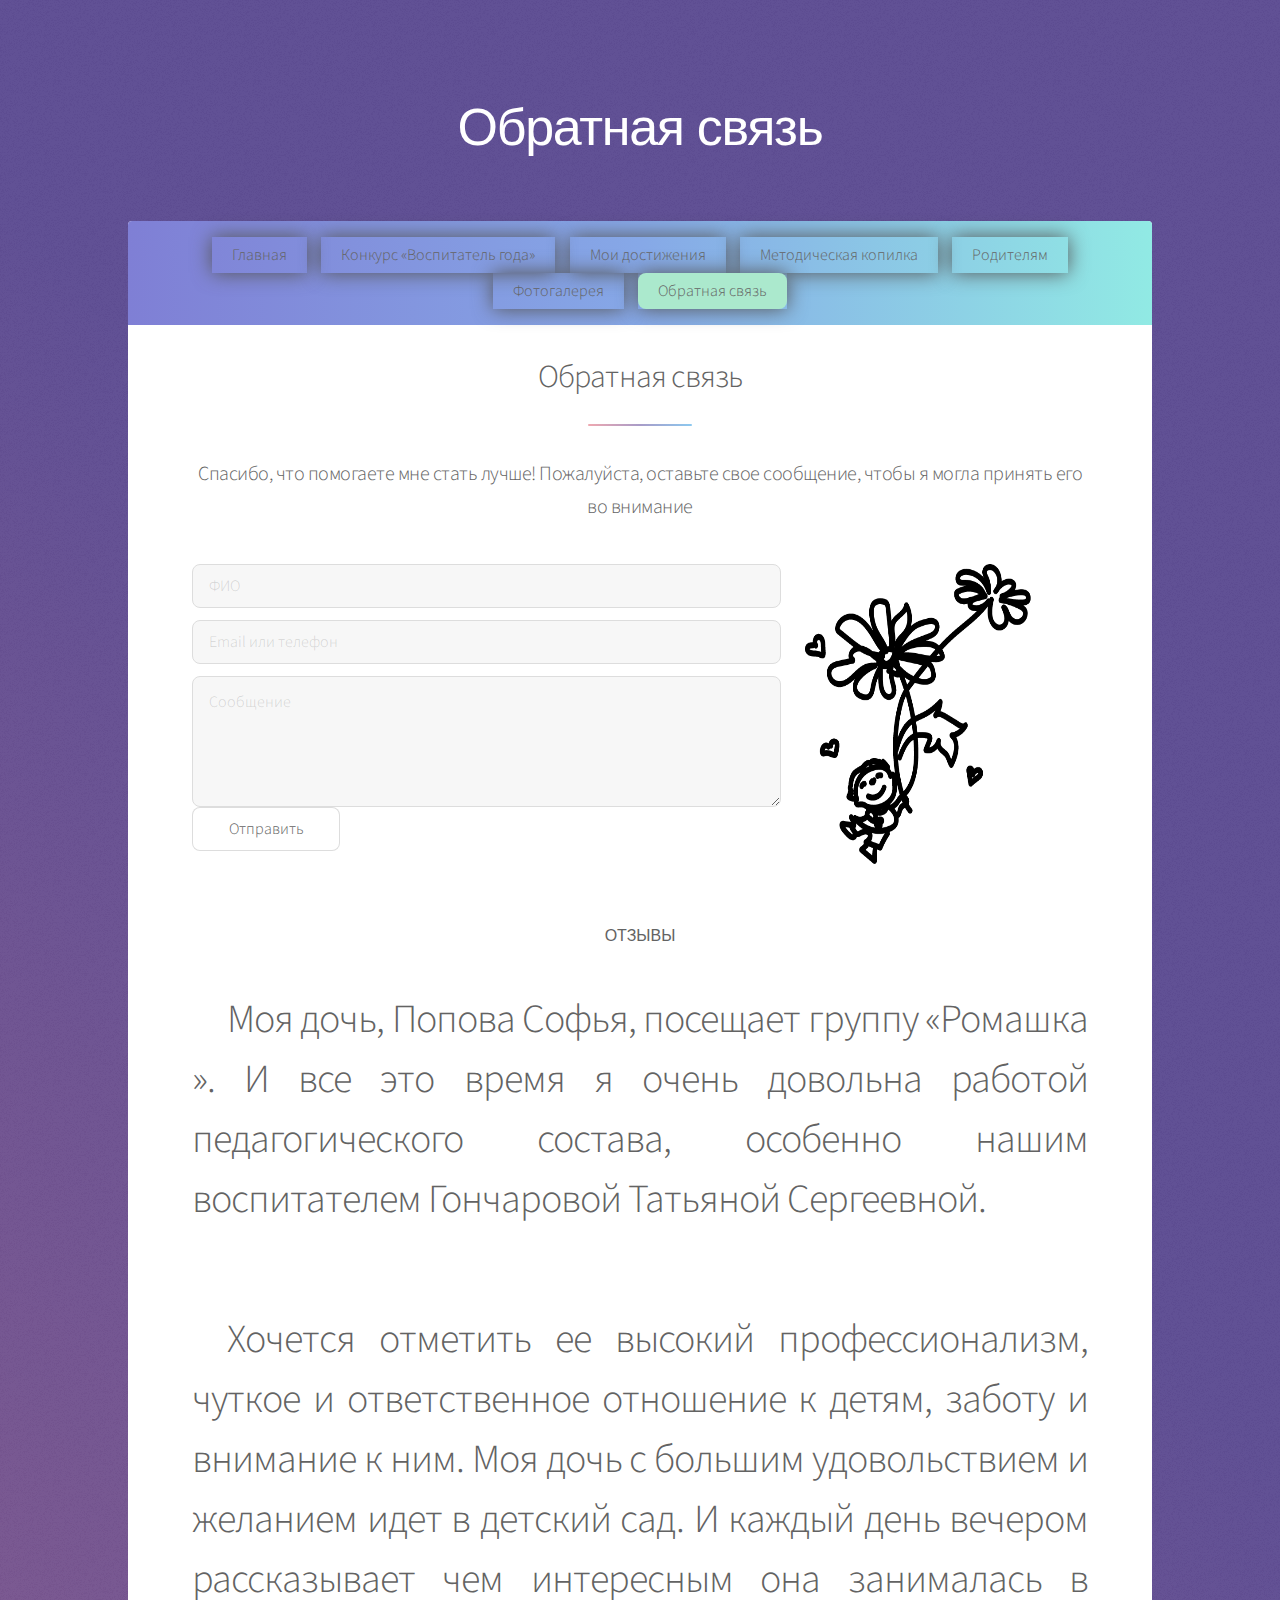
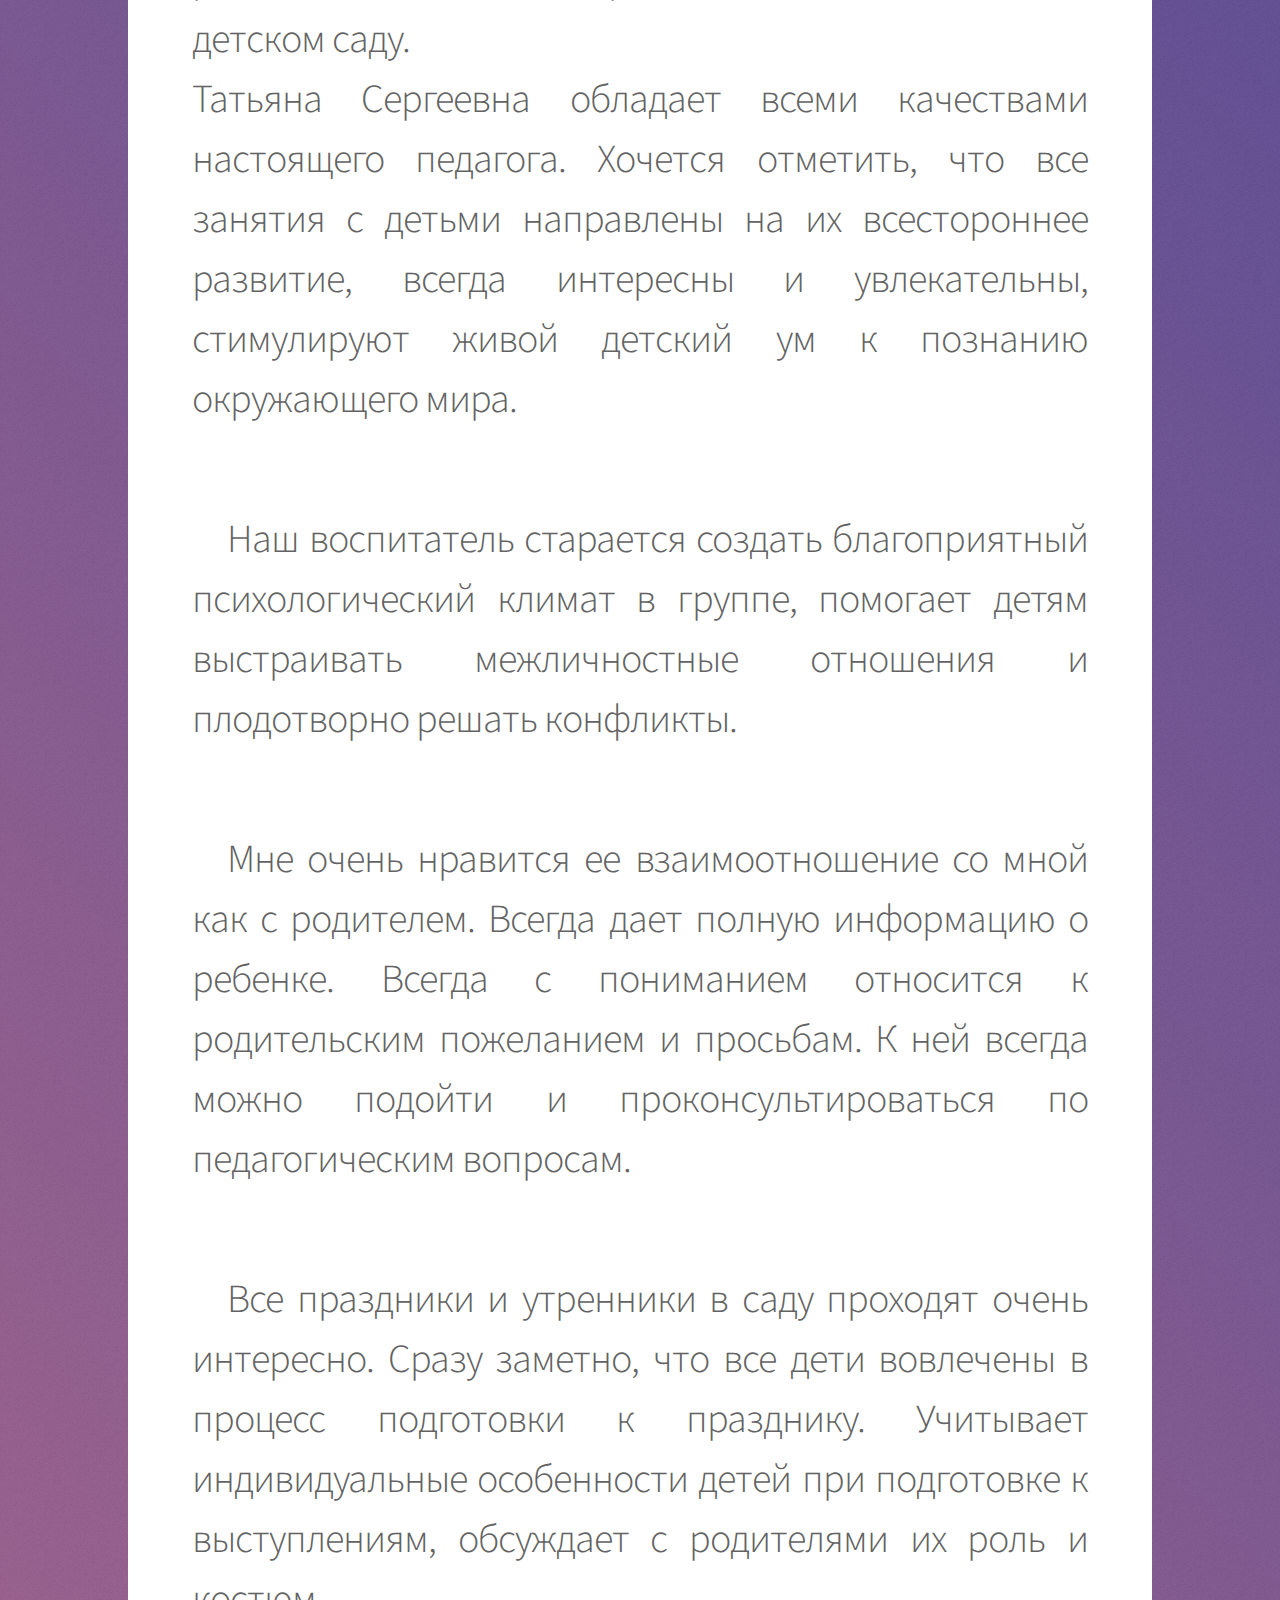
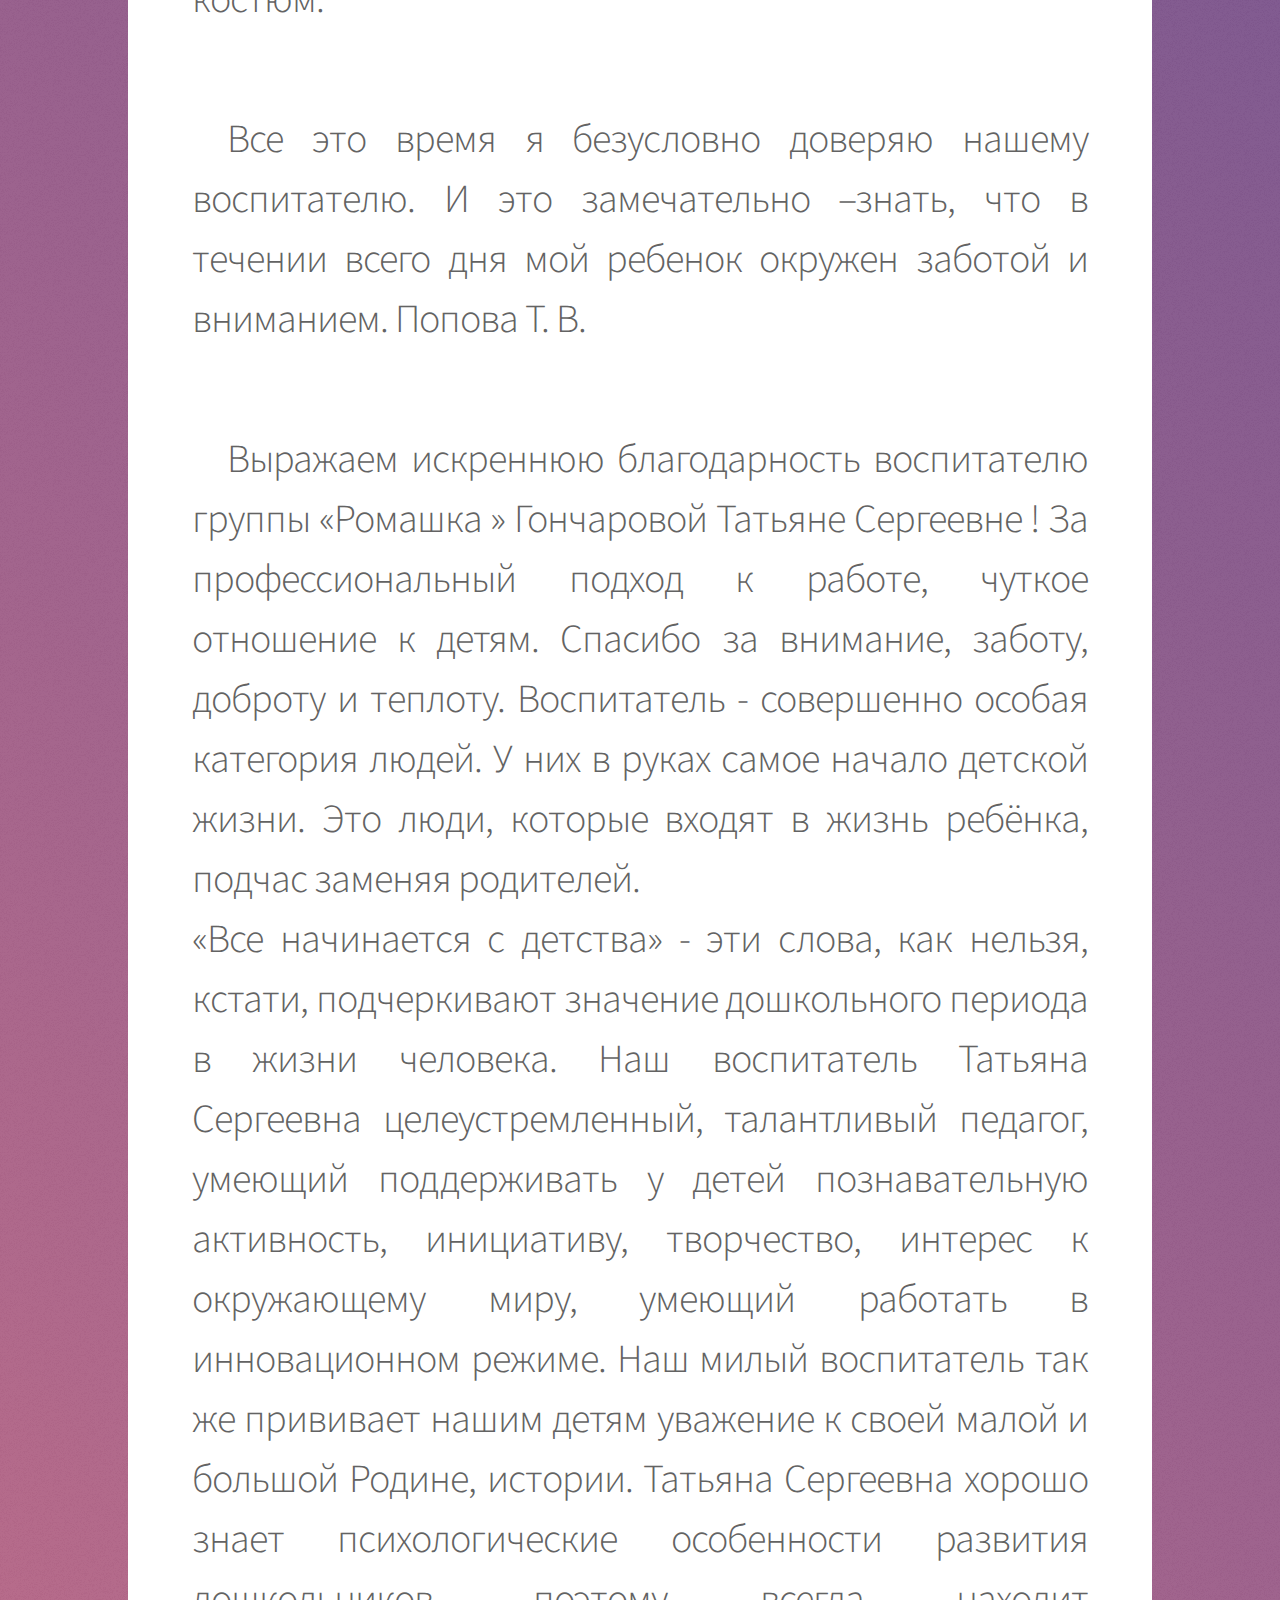
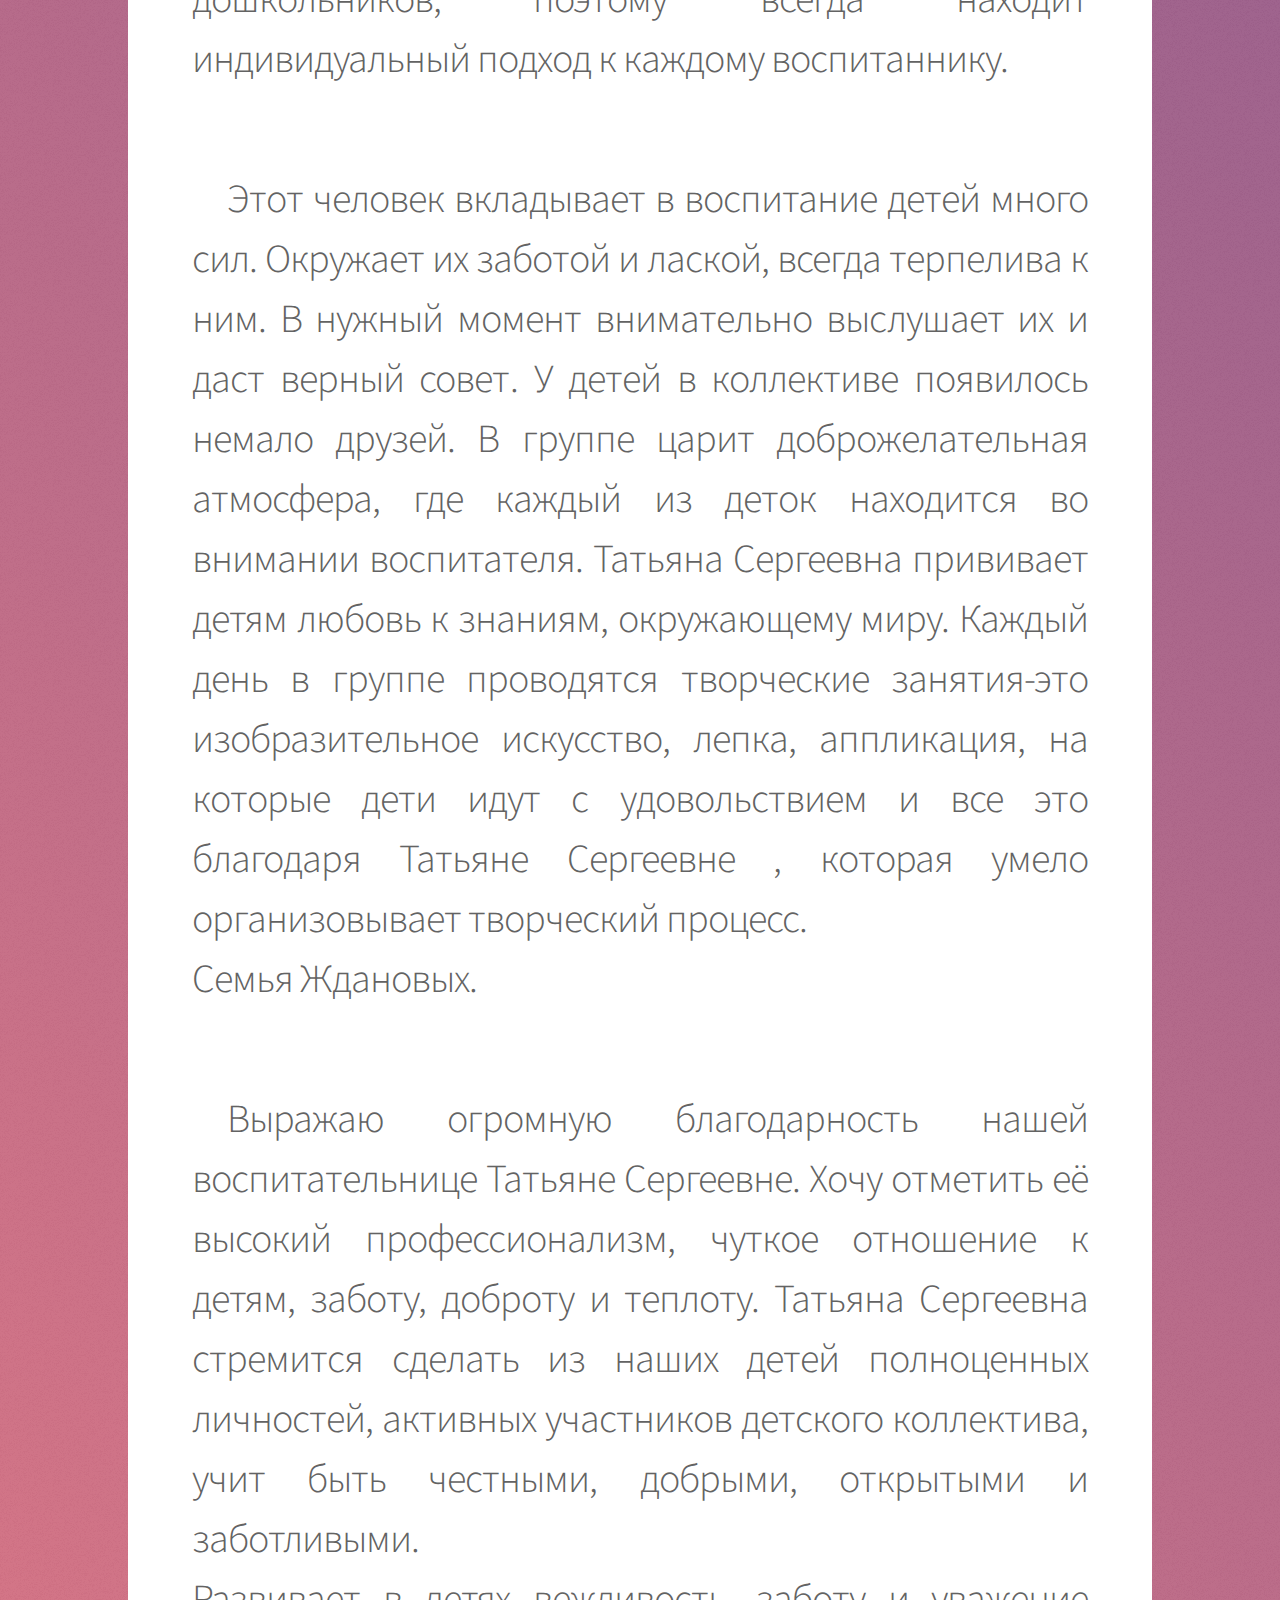
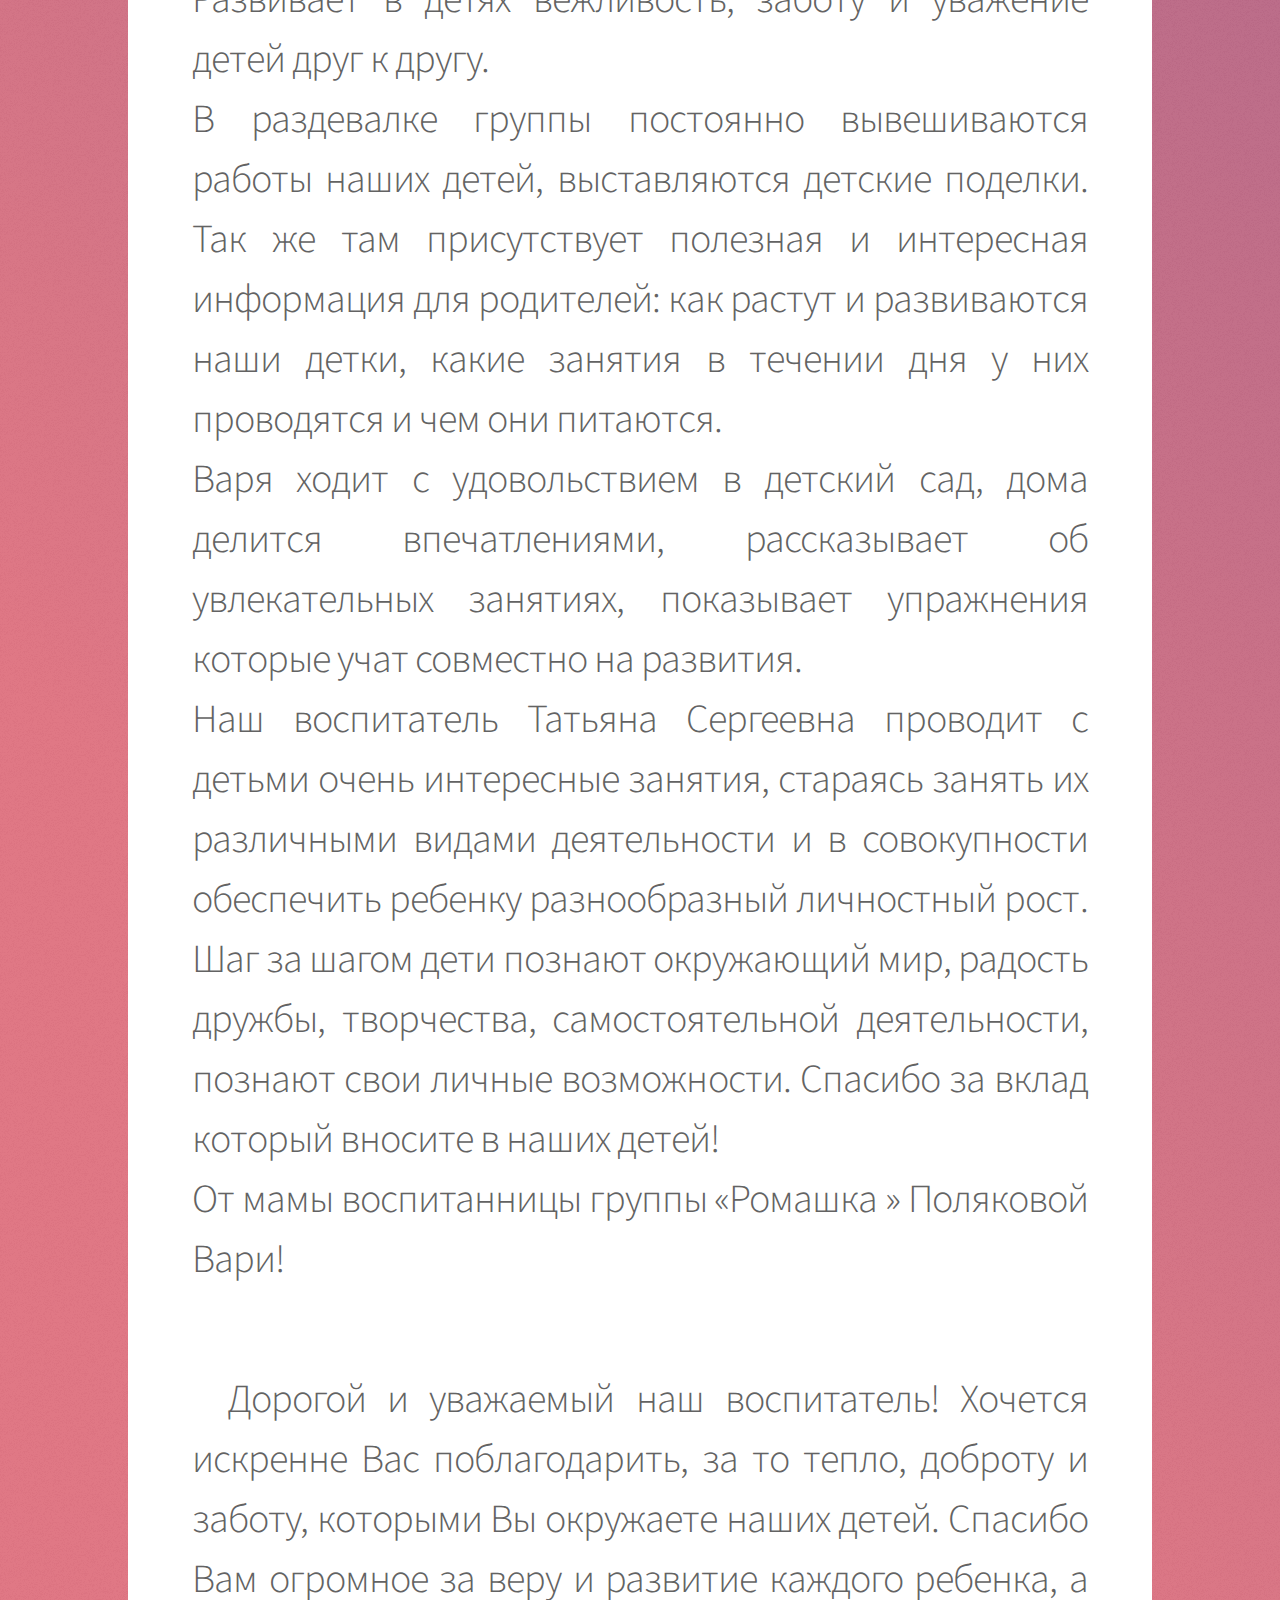
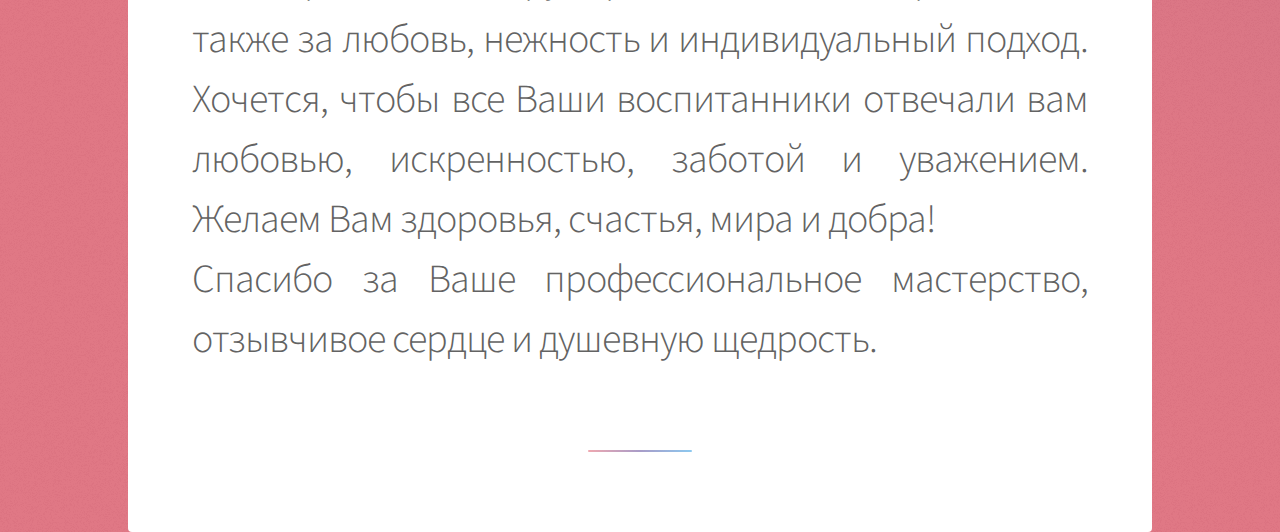
==== commit 3fde3d2b: "Update feedback.html" ====
--- a/feedback.html
+++ b/feedback.html
@@ -1,9 +1,11 @@
 <!DOCTYPE HTML>
 <!--
 	Сайт Гончаровой Татьяны на конкурс
-                Муниципальное бюджетное общеобразовательное учреждение 
+<section id="first" class="main special">
+    Муниципальное бюджетное общеобразовательное учреждение 
 начальная общеобразовательная школа села Ленино имени Героя Советского Союза Степана Савельевича Гурьева 
                    Липецкого муниципального района Липецкой области 
+</section>
 -->
 <html>
 	<head>
@@ -66,6 +68,27 @@
 											<img align="right" src="images/flower.png" alt="Иллюстрация"   width="250" height="300" class="rightpic">
 
 										</div>
+<p><center><acsent>ОТЗЫВЫ</acsent></center><p>
+<div align="justify"><div style="text-indent:35px;"><h2><p>Моя дочь, Попова Софья, посещает группу «Ромашка ». И все это время я очень довольна работой педагогического состава, особенно нашим воспитателем Гончаровой Татьяной Сергеевной.</p>
+<p>Хочется отметить ее высокий профессионализм, чуткое и ответственное отношение к детям, заботу и внимание к ним. Моя дочь с большим удовольствием и желанием идет в детский сад. И каждый день вечером рассказывает чем интересным она занималась в детском саду.</br>Татьяна Сергеевна обладает всеми качествами настоящего педагога. Хочется отметить, что все занятия с детьми направлены на их всестороннее развитие, всегда интересны и увлекательны, стимулируют живой детский ум к познанию окружающего мира.</p> 
+<p>Наш воспитатель старается создать благоприятный психологический климат в группе, помогает детям выстраивать межличностные отношения и плодотворно  решать конфликты.</p>
+<p>Мне очень нравится ее взаимоотношение со мной как с родителем. Всегда дает полную информацию о ребенке. Всегда с пониманием относится к родительским пожеланием и просьбам. К ней всегда можно подойти и проконсультироваться по педагогическим вопросам.</p>
+<p>Все праздники и утренники в саду проходят очень интересно. Сразу заметно, что все дети вовлечены в процесс подготовки к празднику. Учитывает индивидуальные особенности детей при подготовке к выступлениям,  обсуждает с родителями их роль и костюм.</p>
+<p>Все это время я безусловно доверяю нашему воспитателю.  И это замечательно –знать, что в течении всего дня мой ребенок окружен заботой и вниманием.
+Попова Т. В.</p> 
+<p>Выражаем искреннюю благодарность воспитателю  группы  «Ромашка » Гончаровой Татьяне Сергеевне ! За профессиональный подход к работе, чуткое отношение к детям. Спасибо за внимание, заботу, доброту и теплоту. Воспитатель -  совершенно особая категория людей. У них в руках самое начало детской жизни. Это люди, которые входят в жизнь ребёнка,  подчас  заменяя родителей.</br>
+«Все начинается с детства» - эти слова, как нельзя, кстати, подчеркивают значение дошкольного периода в жизни человека. Наш воспитатель  Татьяна Сергеевна целеустремленный, талантливый педагог, умеющий  поддерживать у детей познавательную активность, инициативу, творчество, интерес к   окружающему миру, умеющий  работать в инновационном режиме. Наш милый  воспитатель  так же прививает нашим детям уважение к своей малой и большой Родине, истории. Татьяна Сергеевна хорошо знает психологические особенности развития дошкольников, поэтому всегда находит индивидуальный подход к каждому воспитаннику.</p>
+<p>Этот человек вкладывает в воспитание детей много сил. Окружает их заботой и лаской, всегда терпелива к ним. В нужный момент внимательно выслушает их и даст верный совет. У  детей в коллективе появилось немало друзей. В группе царит доброжелательная атмосфера, где каждый из деток находится во внимании воспитателя. Татьяна Сергеевна прививает детям любовь к знаниям, окружающему миру. Каждый день в группе проводятся творческие занятия-это изобразительное искусство, лепка, аппликация, на которые дети идут с удовольствием и все это благодаря Татьяне Сергеевне , которая умело организовывает  творческий процесс.</br>
+ Семья Ждановых.</p> 
+<p>Выражаю огромную благодарность нашей воспитательнице Татьяне Сергеевне. Хочу отметить её высокий профессионализм, чуткое отношение к детям, заботу, доброту и теплоту. Татьяна Сергеевна стремится сделать из наших детей полноценных личностей, активных участников детского коллектива, учит быть честными, добрыми, открытыми и заботливыми.</br> 
+Развивает в детях вежливость, заботу и уважение детей друг к другу.</br>
+В раздевалке группы постоянно вывешиваются работы наших детей, выставляются детские поделки. Так же там присутствует полезная и интересная информация для родителей: как растут и развиваются наши детки, какие занятия в течении дня у них проводятся и чем они питаются.</br>
+Варя ходит с удовольствием в детский сад, дома делится впечатлениями, рассказывает об увлекательных занятиях, показывает  упражнения которые учат совместно на развития.</br>
+Наш воспитатель Татьяна Сергеевна проводит с детьми очень интересные занятия, стараясь занять их различными видами деятельности и в совокупности обеспечить ребенку разнообразный личностный рост. Шаг за шагом дети познают окружающий мир, радость дружбы, творчества, самостоятельной деятельности, познают свои личные возможности. Спасибо за вклад который вносите в наших детей!</br>
+От мамы воспитанницы группы «Ромашка » Поляковой Вари!</p>
+<p>Дорогой и уважаемый наш воспитатель! Хочется искренне Вас поблагодарить, за то тепло, доброту и заботу, которыми Вы окружаете наших детей. Спасибо Вам огромное за веру и развитие каждого ребенка, а также за любовь, нежность и индивидуальный подход. Хочется, чтобы все Ваши воспитанники отвечали вам любовью, искренностью, заботой и уважением. Желаем Вам здоровья, счастья, мира и добра!</br>
+Спасибо за Ваше профессиональное мастерство, отзывчивое сердце и душевную щедрость.</p></h2>
+</div>
 							</center>
 
 								</header>
--- a/assets/css/main.css
+++ b/assets/css/main.css
@@ -1,4009 +1,4009 @@
-@import url(fontawesome-all.min.css);
-@import 'https://fonts.googleapis.com/css?family=Source+Sans+Pro:300,400';
-
+@import url(fontawesome-all.min.css);
+@import 'https://fonts.googleapis.com/css?family=Source+Sans+Pro:300,400';
+
 /*
 	Stellar by HTML5 UP
 	html5up.net | @ajlkn
 	Free for personal and commercial use under the CCA 3.0 license (html5up.net/license)
-*/
-
-html, body, div, span, applet, object,
-iframe, h1, h2, h3, h4, h5, h6, p, blockquote,
-pre, a, abbr, acronym, address, big, cite,
-code, del, dfn, em, img, ins, kbd, q, s, samp,
-small, strike, strong, sub, sup, tt, var, b,
-u, i, center, dl, dt, dd, ol, ul, li, fieldset,
-form, label, legend, table, caption, tbody,
-tfoot, thead, tr, th, td, article, aside,
-canvas, details, embed, figure, figcaption,
-footer, header, hgroup, menu, nav, output, ruby,
-section, summary, time, mark, audio, video {
-	margin: 0;
-	padding: 0;
-	border: 0;
-	font-size: 100%;
-	font: inherit;
-	vertical-align: baseline;}
-
-article, aside, details, figcaption, figure,
-footer, header, hgroup, menu, nav, section {
-	display: block;}
-
-body {
-	line-height: 1;
-}
-
-ol, ul {
-	list-style: none;
-}
-
-blockquote, q {
-	quotes: none;
-}
-
-	blockquote:before, blockquote:after, q:before, q:after {
-		content: '';
-		content: none;
-	}
-
-table {
-	border-collapse: collapse;
-	border-spacing: 0;
-}
-
-body {
-	-webkit-text-size-adjust: none;
-}
-
-mark {
-	background-color: transparent;
-	color: inherit;
-}
-
-input::-moz-focus-inner, button:: -moz-focus-inner{
-	border: 0;
-	padding: 0;
-}
-
-input, select, textarea, button {
-	-moz-appearance: none;
-	-webkit-appearance: none;
-	-ms-appearance: none;
-	appearance: none;
-}
-
-/* Basic */
-
-	@-ms-viewport {
-		width: device-width;
-	}
-
-	body {
-		-ms-overflow-style: scrollbar;
-	}
-
-	@media screen and (max-width: 480px) {
-
-		html, body {
-			min-width: 320px;
-		}
-
-	}
-
-	html {
-		box-sizing: border-box;
-	}
-
-	*, *:before, *:after {
-		box-sizing: inherit;
-	}
-
-	body {
-		background-color: #935d8c;
-		background-image: url("images/overlay.png"), -moz-linear-gradient(45deg, #e37682 15%, #5f4d93 85%);
-		background-image: url("images/overlay.png"), -webkit-linear-gradient(45deg, #e37682 15%, #5f4d93 85%);
-		background-image: url("images/overlay.png"), -ms-linear-gradient(45deg, #e37682 15%, #5f4d93 85%);
-		background-image: url("images/overlay.png"), linear-gradient(45deg, #e37682 15%, #5f4d93 85%);
-	}
-
-		body.is-preload *, body.is-preload *:before, body.is-preload *:after {
-			-moz-animation: none !important;
-			-webkit-animation: none !important;
-			-ms-animation: none !important;
-			animation: none !important;
-			-moz-transition: none !important;
-			-webkit-transition: none !important;
-			-ms-transition: none !important;
-			transition: none !important;
-		}
-
-/* Type */
-
-	body {
-		background-color: #935d8c;
-		color: rgba(255, 255, 255, 1);
-	}
-
-	body, input, select, textarea, button {
-		font-family: "Source Sans Pro", Helvetica, sans-serif;
-		font-size: 17pt;
-		font-weight: 300;
-		line-height: 1.65;
-	}
-
-		@media screen and (max-width: 1680px) {
-
-			body, input, select, textarea, button {
-				font-size: 14pt;
-			}
-
-		}
-
-		red{
-			color: rgba(207,75,110,1);
-		}
-
-		acsent{
-			font-family: "Impact", Helvetica, sans-serif;
-	}
-
-		@media screen and (max-width: 1280px) {
-
-			body, input, select, textarea {
-				font-size: 12pt;
-			}
-
-		}
-
-		@media screen and (max-width: 360px) {
-
-			body, input, select, textarea, button {
-				font-size: 11pt;
-			}
-
-		}
-
-	a {
-		-moz-transition: color 0.2s ease, border-bottom 0.2s ease;
-		-webkit-transition: color 0.2s ease, border-bottom 0.2s ease;
-		-ms-transition: color 0.2s ease, border-bottom 0.2s ease;
-		transition: color 0.2s ease, border-bottom 0.2s ease;
-		text-decoration: none;
-		border-bottom: dotted 1px;
-		color: inherit;
-	}
-
-		a:hover {
-			border-bottom-color: transparent;
-		}
-
-	strong, b {
-		font-weight: 400;
-	}
-
-	em, i {
-		font-style: italic;
-	}
-
-	p {
-		margin: 0 0 2em 0;
-	}
-
-		p.content {
-			-moz-columns: 20em 2;
-			-webkit-columns: 20em 2;
-			-ms-columns: 20em 2;
-			columns: 20em 2;
-			-moz-column-gap: 2em;
-			-webkit-column-gap: 2em;
-			-ms-column-gap: 2em;
-			column-gap: 2em;
-			text-align: justify;
-		}
-
-	h1, h2, h3, h4, h5, h6 {
-		font-weight: 300;
-		line-height: 1.5;
-		margin: 0 0 0.7em 0;
-		letter-spacing: -0.025em;
-	}
-
-		h1 a, h2 a, h3 a, h4 a, h5 a, h6 a {
-			color: inherit;
-			text-decoration: none;
-		}
-
-	h1 {
-		font-size: 2.5em;
-		line-height: 1.2;
-	}
-
-	h2 {
-		font-size: 1.5em;
-	}
-
-	h3 {
-		font-size: 1.25em;
-	}
-
-	h4 {
-		font-size: 1.1em;
-	}
-
-	h5 {
-		font-size: 0.9em;
-	}
-
-	h6 {
-		font-size: 0.7em;
-	}
-
-	@media screen and (max-width: 736px) {
-
-		h1 {
-			font-size: 2em;
-		}
-
-	}
-
-	sub {
-		font-size: 0.8em;
-		position: relative;
-		top: 0.5em;
-	}
-
-	sup {
-		font-size: 0.8em;
-		position: relative;
-		top: -0.5em;
-	}
-
-	blockquote {
-		border-left: solid 4px;
-		font-style: italic;
-		margin: 0 0 2em 0;
-		padding: 0.5em 0 0.5em 2em;
-	}
-
-	code {
-		border-radius: 8px;
-		border: solid 1px;
-		font-family: "Courier New", monospace;
-		font-size: 0.9em;
-		margin: 0 0.25em;
-		padding: 0.25em 0.65em;
-	}
-
-	pre {
-		-webkit-overflow-scrolling: touch;
-		font-family: "Courier New", monospace;
-		font-size: 0.9em;
-		margin: 0 0 2em 0;
-	}
-
-		pre code {
-			display: block;
-			line-height: 1.75;
-			padding: 1em 1.5em;
-			overflow-x: auto;
-		}
-
-	hr {
-		border: 0;
-		border-bottom: solid 1px;
-		margin: 2em 0;
-	}
-
-		hr.major {
-			margin: 3em 0;
-		}
-
-	.align-left {
-		text-align: left;
-	}
-
-	.align-center {
-		text-align: center;
-	}
-
-	.align-right {
-		text-align: right;
-	}
-
-	input, select, textarea, button {
-		color: #ffffff;
-	}
-
-	a:hover {
-		color: #ffffff;
-	}
-
-	strong, b {
-		color: #ffffff;
-	}
-
-	h1, h2, h3, h4, h5, h6 {
-		color: #ffffff;
-	}
-
-	blockquote {
-		border-left-color: rgba(255, 255, 255, 0.35);
-	}
-
-	code {
-		background: rgba(255, 255, 255, 0.075);
-		border-color: rgba(255, 255, 255, 0.35);
-	}
-
-	hr {
-		border-bottom-color: rgba(255, 255, 255, 0.35);
-	}
-
-/* Row */
-
-	.row {
-		display: flex;
-		flex-wrap: wrap;
-		box-sizing: border-box;
-		align-items: stretch;
-	}
-
-		.row > * {
-			box-sizing: border-box;
-		}
-
-		.row.gtr-uniform > * > :last-child {
-			margin-bottom: 0;
-		}
-
-		.row.aln-left {
-			justify-content: flex-start;
-		}
-
-		.row.aln-center {
-			justify-content: center;
-		}
-
-		.row.aln-right {
-			justify-content: flex-end;
-		}
-
-		.row.aln-top {
-			align-items: flex-start;
-		}
-
-		.row.aln-middle {
-			align-items: center;
-		}
-
-		.row.aln-bottom {
-			align-items: flex-end;
-		}
-
-		.row > .imp {
-			order: -1;
-		}
-
-		.row > .col-1 {
-			width: 8.33333%;
-		}
-
-		.row > .off-1 {
-			margin-left: 8.33333%;
-		}
-
-		.row > .col-2 {
-			width: 16.66667%;
-		}
-
-		.row > .off-2 {
-			margin-left: 16.66667%;
-		}
-
-		.row > .col-3 {
-			width: 25%;
-		}
-
-		.row > .off-3 {
-			margin-left: 25%;
-		}
-
-		.row > .col-4 {
-			width: 33.33333%;
-		}
-
-		.row > .off-4 {
-			margin-left: 33.33333%;
-		}
-
-		.row > .col-5 {
-			width: 41.66667%;
-		}
-
-		.row > .off-5 {
-			margin-left: 41.66667%;
-		}
-
-		.row > .col-6 {
-			width: 50%;
-		}
-
-		.row > .off-6 {
-			margin-left: 50%;
-		}
-
-		.row > .col-7 {
-			width: 58.33333%;
-		}
-
-		.row > .off-7 {
-			margin-left: 58.33333%;
-		}
-
-		.row > .col-8 {
-			width: 66.66667%;
-		}
-
-		.row > .off-8 {
-			margin-left: 66.66667%;
-		}
-
-		.row > .col-9 {
-			width: 75%;
-		}
-
-		.row > .off-9 {
-			margin-left: 75%;
-		}
-
-		.row > .col-10 {
-			width: 83.33333%;
-		}
-
-		.row > .off-10 {
-			margin-left: 83.33333%;
-		}
-
-		.row > .col-11 {
-			width: 91.66667%;
-		}
-
-		.row > .off-11 {
-			margin-left: 91.66667%;
-		}
-
-		.row > .col-12 {
-			width: 100%;
-		}
-
-		.row > .off-12 {
-			margin-left: 100%;
-		}
-
-		.row.gtr-0 {
-			margin-top: 0;
-			margin-left: 0em;
-		}
-
-			.row.gtr-0 > * {
-				padding: 0 0 0 0em;
-			}
-
-			.row.gtr-0.gtr-uniform {
-				margin-top: 0em;
-			}
-
-				.row.gtr-0.gtr-uniform > * {
-					padding-top: 0em;
-				}
-
-		.row.gtr-25 {
-			margin-top: 0;
-			margin-left: -0.375em;
-		}
-
-			.row.gtr-25 > * {
-				padding: 0 0 0 0.375em;
-			}
-
-			.row.gtr-25.gtr-uniform {
-				margin-top: -0.375em;
-			}
-
-				.row.gtr-25.gtr-uniform > * {
-					padding-top: 0.375em;
-				}
-
-		.row.gtr-50 {
-			margin-top: 0;
-			margin-left: -0.75em;
-		}
-
-			.row.gtr-50 > * {
-				padding: 0 0 0 0.75em;
-			}
-
-			.row.gtr-50.gtr-uniform {
-				margin-top: -0.75em;
-			}
-
-				.row.gtr-50.gtr-uniform > * {
-					padding-top: 0.75em;
-				}
-
-		.row {
-			margin-top: 0;
-			margin-left: -1.5em;
-		}
-
-			.row > * {
-				padding: 0 0 0 1.5em;
-			}
-
-			.row.gtr-uniform {
-				margin-top: -1.5em;
-			}
-
-				.row.gtr-uniform > * {
-					padding-top: 1.5em;
-				}
-
-		.row.gtr-150 {
-			margin-top: 0;
-			margin-left: -2.25em;
-		}
-
-			.row.gtr-150 > * {
-				padding: 0 0 0 2.25em;
-			}
-
-			.row.gtr-150.gtr-uniform {
-				margin-top: -2.25em;
-			}
-
-				.row.gtr-150.gtr-uniform > * {
-					padding-top: 2.25em;
-				}
-
-		.row.gtr-200 {
-			margin-top: 0;
-			margin-left: -3em;
-		}
-
-			.row.gtr-200 > * {
-				padding: 0 0 0 3em;
-			}
-
-			.row.gtr-200.gtr-uniform {
-				margin-top: -3em;
-			}
-
-				.row.gtr-200.gtr-uniform > * {
-					padding-top: 3em;
-				}
-
-		@media screen and (max-width: 1680px) {
-
-			.row {
-				display: flex;
-				flex-wrap: wrap;
-				box-sizing: border-box;
-				align-items: stretch;
-			}
-
-				.row > * {
-					box-sizing: border-box;
-				}
-
-				.row.gtr-uniform > * > :last-child {
-					margin-bottom: 0;
-				}
-
-				.row.aln-left {
-					justify-content: flex-start;
-				}
-
-				.row.aln-center {
-					justify-content: center;
-				}
-
-				.row.aln-right {
-					justify-content: flex-end;
-				}
-
-				.row.aln-top {
-					align-items: flex-start;
-				}
-
-				.row.aln-middle {
-					align-items: center;
-				}
-
-				.row.aln-bottom {
-					align-items: flex-end;
-				}
-
-				.row > .imp-xlarge {
-					order: -1;
-				}
-
-				.row > .col-1-xlarge {
-					width: 8.33333%;
-				}
-
-				.row > .off-1-xlarge {
-					margin-left: 8.33333%;
-				}
-
-				.row > .col-2-xlarge {
-					width: 16.66667%;
-				}
-
-				.row > .off-2-xlarge {
-					margin-left: 16.66667%;
-				}
-
-				.row > .col-3-xlarge {
-					width: 25%;
-				}
-
-				.row > .off-3-xlarge {
-					margin-left: 25%;
-				}
-
-				.row > .col-4-xlarge {
-					width: 33.33333%;
-				}
-
-				.row > .off-4-xlarge {
-					margin-left: 33.33333%;
-				}
-
-				.row > .col-5-xlarge {
-					width: 41.66667%;
-				}
-
-				.row > .off-5-xlarge {
-					margin-left: 41.66667%;
-				}
-
-				.row > .col-6-xlarge {
-					width: 50%;
-				}
-
-				.row > .off-6-xlarge {
-					margin-left: 50%;
-				}
-
-				.row > .col-7-xlarge {
-					width: 58.33333%;
-				}
-
-				.row > .off-7-xlarge {
-					margin-left: 58.33333%;
-				}
-
-				.row > .col-8-xlarge {
-					width: 66.66667%;
-				}
-
-				.row > .off-8-xlarge {
-					margin-left: 66.66667%;
-				}
-
-				.row > .col-9-xlarge {
-					width: 75%;
-				}
-
-				.row > .off-9-xlarge {
-					margin-left: 75%;
-				}
-
-				.row > .col-10-xlarge {
-					width: 83.33333%;
-				}
-
-				.row > .off-10-xlarge {
-					margin-left: 83.33333%;
-				}
-
-				.row > .col-11-xlarge {
-					width: 91.66667%;
-				}
-
-				.row > .off-11-xlarge {
-					margin-left: 91.66667%;
-				}
-
-				.row > .col-12-xlarge {
-					width: 100%;
-				}
-
-				.row > .off-12-xlarge {
-					margin-left: 100%;
-				}
-
-				.row.gtr-0 {
-					margin-top: 0;
-					margin-left: 0em;
-				}
-
-					.row.gtr-0 > * {
-						padding: 0 0 0 0em;
-					}
-
-					.row.gtr-0.gtr-uniform {
-						margin-top: 0em;
-					}
-
-						.row.gtr-0.gtr-uniform > * {
-							padding-top: 0em;
-						}
-
-				.row.gtr-25 {
-					margin-top: 0;
-					margin-left: -0.375em;
-				}
-
-					.row.gtr-25 > * {
-						padding: 0 0 0 0.375em;
-					}
-
-					.row.gtr-25.gtr-uniform {
-						margin-top: -0.375em;
-					}
-
-						.row.gtr-25.gtr-uniform > * {
-							padding-top: 0.375em;
-						}
-
-				.row.gtr-50 {
-					margin-top: 0;
-					margin-left: -0.75em;
-				}
-
-					.row.gtr-50 > * {
-						padding: 0 0 0 0.75em;
-					}
-
-					.row.gtr-50.gtr-uniform {
-						margin-top: -0.75em;
-					}
-
-						.row.gtr-50.gtr-uniform > * {
-							padding-top: 0.75em;
-						}
-
-				.row {
-					margin-top: 0;
-					margin-left: -1.5em;
-				}
-
-					.row > * {
-						padding: 0 0 0 1.5em;
-					}
-
-					.row.gtr-uniform {
-						margin-top: -1.5em;
-					}
-
-						.row.gtr-uniform > * {
-							padding-top: 1.5em;
-						}
-
-				.row.gtr-150 {
-					margin-top: 0;
-					margin-left: -2.25em;
-				}
-
-					.row.gtr-150 > * {
-						padding: 0 0 0 2.25em;
-					}
-
-					.row.gtr-150.gtr-uniform {
-						margin-top: -2.25em;
-					}
-
-						.row.gtr-150.gtr-uniform > * {
-							padding-top: 2.25em;
-						}
-
-				.row.gtr-200 {
-					margin-top: 0;
-					margin-left: -3em;
-				}
-
-					.row.gtr-200 > * {
-						padding: 0 0 0 3em;
-					}
-
-					.row.gtr-200.gtr-uniform {
-						margin-top: -3em;
-					}
-
-						.row.gtr-200.gtr-uniform > * {
-							padding-top: 3em;
-						}
-
-		}
-
-		@media screen and (max-width: 1280px) {
-
-			.row {
-				display: flex;
-				flex-wrap: wrap;
-				box-sizing: border-box;
-				align-items: stretch;
-			}
-
-				.row > * {
-					box-sizing: border-box;
-				}
-
-				.row.gtr-uniform > * > :last-child {
-					margin-bottom: 0;
-				}
-
-				.row.aln-left {
-					justify-content: flex-start;
-				}
-
-				.row.aln-center {
-					justify-content: center;
-				}
-
-				.row.aln-right {
-					justify-content: flex-end;
-				}
-
-				.row.aln-top {
-					align-items: flex-start;
-				}
-
-				.row.aln-middle {
-					align-items: center;
-				}
-
-				.row.aln-bottom {
-					align-items: flex-end;
-				}
-
-				.row > .imp-large {
-					order: -1;
-				}
-
-				.row > .col-1-large {
-					width: 8.33333%;
-				}
-
-				.row > .off-1-large {
-					margin-left: 8.33333%;
-				}
-
-				.row > .col-2-large {
-					width: 16.66667%;
-				}
-
-				.row > .off-2-large {
-					margin-left: 16.66667%;
-				}
-
-				.row > .col-3-large {
-					width: 25%;
-				}
-
-				.row > .off-3-large {
-					margin-left: 25%;
-				}
-
-				.row > .col-4-large {
-					width: 33.33333%;
-				}
-
-				.row > .off-4-large {
-					margin-left: 33.33333%;
-				}
-
-				.row > .col-5-large {
-					width: 41.66667%;
-				}
-
-				.row > .off-5-large {
-					margin-left: 41.66667%;
-				}
-
-				.row > .col-6-large {
-					width: 50%;
-				}
-
-				.row > .off-6-large {
-					margin-left: 50%;
-				}
-
-				.row > .col-7-large {
-					width: 58.33333%;
-				}
-
-				.row > .off-7-large {
-					margin-left: 58.33333%;
-				}
-
-				.row > .col-8-large {
-					width: 66.66667%;
-				}
-
-				.row > .off-8-large {
-					margin-left: 66.66667%;
-				}
-
-				.row > .col-9-large {
-					width: 75%;
-				}
-
-				.row > .off-9-large {
-					margin-left: 75%;
-				}
-
-				.row > .col-10-large {
-					width: 83.33333%;
-				}
-
-				.row > .off-10-large {
-					margin-left: 83.33333%;
-				}
-
-				.row > .col-11-large {
-					width: 91.66667%;
-				}
-
-				.row > .off-11-large {
-					margin-left: 91.66667%;
-				}
-
-				.row > .col-12-large {
-					width: 100%;
-				}
-
-				.row > .off-12-large {
-					margin-left: 100%;
-				}
-
-				.row.gtr-0 {
-					margin-top: 0;
-					margin-left: 0em;
-				}
-
-					.row.gtr-0 > * {
-						padding: 0 0 0 0em;
-					}
-
-					.row.gtr-0.gtr-uniform {
-						margin-top: 0em;
-					}
-
-						.row.gtr-0.gtr-uniform > * {
-							padding-top: 0em;
-						}
-
-				.row.gtr-25 {
-					margin-top: 0;
-					margin-left: -0.375em;
-				}
-
-					.row.gtr-25 > * {
-						padding: 0 0 0 0.375em;
-					}
-
-					.row.gtr-25.gtr-uniform {
-						margin-top: -0.375em;
-					}
-
-						.row.gtr-25.gtr-uniform > * {
-							padding-top: 0.375em;
-						}
-
-				.row.gtr-50 {
-					margin-top: 0;
-					margin-left: -0.75em;
-				}
-
-					.row.gtr-50 > * {
-						padding: 0 0 0 0.75em;
-					}
-
-					.row.gtr-50.gtr-uniform {
-						margin-top: -0.75em;
-					}
-
-						.row.gtr-50.gtr-uniform > * {
-							padding-top: 0.75em;
-						}
-
-				.row {
-					margin-top: 0;
-					margin-left: -1.5em;
-				}
-
-					.row > * {
-						padding: 0 0 0 1.5em;
-					}
-
-					.row.gtr-uniform {
-						margin-top: -1.5em;
-					}
-
-						.row.gtr-uniform > * {
-							padding-top: 1.5em;
-						}
-
-				.row.gtr-150 {
-					margin-top: 0;
-					margin-left: -2.25em;
-				}
-
-					.row.gtr-150 > * {
-						padding: 0 0 0 2.25em;
-					}
-
-					.row.gtr-150.gtr-uniform {
-						margin-top: -2.25em;
-					}
-
-						.row.gtr-150.gtr-uniform > * {
-							padding-top: 2.25em;
-						}
-
-				.row.gtr-200 {
-					margin-top: 0;
-					margin-left: -3em;
-				}
-
-					.row.gtr-200 > * {
-						padding: 0 0 0 3em;
-					}
-
-					.row.gtr-200.gtr-uniform {
-						margin-top: -3em;
-					}
-
-						.row.gtr-200.gtr-uniform > * {
-							padding-top: 3em;
-						}
-
-		}
-
-		@media screen and (max-width: 980px) {
-
-			.row {
-				display: flex;
-				flex-wrap: wrap;
-				box-sizing: border-box;
-				align-items: stretch;
-			}
-
-				.row > * {
-					box-sizing: border-box;
-				}
-
-				.row.gtr-uniform > * > :last-child {
-					margin-bottom: 0;
-				}
-
-				.row.aln-left {
-					justify-content: flex-start;
-				}
-
-				.row.aln-center {
-					justify-content: center;
-				}
-
-				.row.aln-right {
-					justify-content: flex-end;
-				}
-
-				.row.aln-top {
-					align-items: flex-start;
-				}
-
-				.row.aln-middle {
-					align-items: center;
-				}
-
-				.row.aln-bottom {
-					align-items: flex-end;
-				}
-
-				.row > .imp-medium {
-					order: -1;
-				}
-
-				.row > .col-1-medium {
-					width: 8.33333%;
-				}
-
-				.row > .off-1-medium {
-					margin-left: 8.33333%;
-				}
-
-				.row > .col-2-medium {
-					width: 16.66667%;
-				}
-
-				.row > .off-2-medium {
-					margin-left: 16.66667%;
-				}
-
-				.row > .col-3-medium {
-					width: 25%;
-				}
-
-				.row > .off-3-medium {
-					margin-left: 25%;
-				}
-
-				.row > .col-4-medium {
-					width: 33.33333%;
-				}
-
-				.row > .off-4-medium {
-					margin-left: 33.33333%;
-				}
-
-				.row > .col-5-medium {
-					width: 41.66667%;
-				}
-
-				.row > .off-5-medium {
-					margin-left: 41.66667%;
-				}
-
-				.row > .col-6-medium {
-					width: 50%;
-				}
-
-				.row > .off-6-medium {
-					margin-left: 50%;
-				}
-
-				.row > .col-7-medium {
-					width: 58.33333%;
-				}
-
-				.row > .off-7-medium {
-					margin-left: 58.33333%;
-				}
-
-				.row > .col-8-medium {
-					width: 66.66667%;
-				}
-
-				.row > .off-8-medium {
-					margin-left: 66.66667%;
-				}
-
-				.row > .col-9-medium {
-					width: 75%;
-				}
-
-				.row > .off-9-medium {
-					margin-left: 75%;
-				}
-
-				.row > .col-10-medium {
-					width: 83.33333%;
-				}
-
-				.row > .off-10-medium {
-					margin-left: 83.33333%;
-				}
-
-				.row > .col-11-medium {
-					width: 91.66667%;
-				}
-
-				.row > .off-11-medium {
-					margin-left: 91.66667%;
-				}
-
-				.row > .col-12-medium {
-					width: 100%;
-				}
-
-				.row > .off-12-medium {
-					margin-left: 100%;
-				}
-
-				.row.gtr-0 {
-					margin-top: 0;
-					margin-left: 0em;
-				}
-
-					.row.gtr-0 > * {
-						padding: 0 0 0 0em;
-					}
-
-					.row.gtr-0.gtr-uniform {
-						margin-top: 0em;
-					}
-
-						.row.gtr-0.gtr-uniform > * {
-							padding-top: 0em;
-						}
-
-				.row.gtr-25 {
-					margin-top: 0;
-					margin-left: -0.375em;
-				}
-
-					.row.gtr-25 > * {
-						padding: 0 0 0 0.375em;
-					}
-
-					.row.gtr-25.gtr-uniform {
-						margin-top: -0.375em;
-					}
-
-						.row.gtr-25.gtr-uniform > * {
-							padding-top: 0.375em;
-						}
-
-				.row.gtr-50 {
-					margin-top: 0;
-					margin-left: -0.75em;
-				}
-
-					.row.gtr-50 > * {
-						padding: 0 0 0 0.75em;
-					}
-
-					.row.gtr-50.gtr-uniform {
-						margin-top: -0.75em;
-					}
-
-						.row.gtr-50.gtr-uniform > * {
-							padding-top: 0.75em;
-						}
-
-				.row {
-					margin-top: 0;
-					margin-left: -1.5em;
-				}
-
-					.row > * {
-						padding: 0 0 0 1.5em;
-					}
-
-					.row.gtr-uniform {
-						margin-top: -1.5em;
-					}
-
-						.row.gtr-uniform > * {
-							padding-top: 1.5em;
-						}
-
-				.row.gtr-150 {
-					margin-top: 0;
-					margin-left: -2.25em;
-				}
-
-					.row.gtr-150 > * {
-						padding: 0 0 0 2.25em;
-					}
-
-					.row.gtr-150.gtr-uniform {
-						margin-top: -2.25em;
-					}
-
-						.row.gtr-150.gtr-uniform > * {
-							padding-top: 2.25em;
-						}
-
-				.row.gtr-200 {
-					margin-top: 0;
-					margin-left: -3em;
-				}
-
-					.row.gtr-200 > * {
-						padding: 0 0 0 3em;
-					}
-
-					.row.gtr-200.gtr-uniform {
-						margin-top: -3em;
-					}
-
-						.row.gtr-200.gtr-uniform > * {
-							padding-top: 3em;
-						}
-
-		}
-
-		@media screen and (max-width: 736px) {
-
-			.row {
-				display: flex;
-				flex-wrap: wrap;
-				box-sizing: border-box;
-				align-items: stretch;
-			}
-
-				.row > * {
-					box-sizing: border-box;
-				}
-
-				.row.gtr-uniform > * > :last-child {
-					margin-bottom: 0;
-				}
-
-				.row.aln-left {
-					justify-content: flex-start;
-				}
-
-				.row.aln-center {
-					justify-content: center;
-				}
-
-				.row.aln-right {
-					justify-content: flex-end;
-				}
-
-				.row.aln-top {
-					align-items: flex-start;
-				}
-
-				.row.aln-middle {
-					align-items: center;
-				}
-
-				.row.aln-bottom {
-					align-items: flex-end;
-				}
-
-				.row > .imp-small {
-					order: -1;
-				}
-
-				.row > .col-1-small {
-					width: 8.33333%;
-				}
-
-				.row > .off-1-small {
-					margin-left: 8.33333%;
-				}
-
-				.row > .col-2-small {
-					width: 16.66667%;
-				}
-
-				.row > .off-2-small {
-					margin-left: 16.66667%;
-				}
-
-				.row > .col-3-small {
-					width: 25%;
-				}
-
-				.row > .off-3-small {
-					margin-left: 25%;
-				}
-
-				.row > .col-4-small {
-					width: 33.33333%;
-				}
-
-				.row > .off-4-small {
-					margin-left: 33.33333%;
-				}
-
-				.row > .col-5-small {
-					width: 41.66667%;
-				}
-
-				.row > .off-5-small {
-					margin-left: 41.66667%;
-				}
-
-				.row > .col-6-small {
-					width: 50%;
-				}
-
-				.row > .off-6-small {
-					margin-left: 50%;
-				}
-
-				.row > .col-7-small {
-					width: 58.33333%;
-				}
-
-				.row > .off-7-small {
-					margin-left: 58.33333%;
-				}
-
-				.row > .col-8-small {
-					width: 66.66667%;
-				}
-
-				.row > .off-8-small {
-					margin-left: 66.66667%;
-				}
-
-				.row > .col-9-small {
-					width: 75%;
-				}
-
-				.row > .off-9-small {
-					margin-left: 75%;
-				}
-
-				.row > .col-10-small {
-					width: 83.33333%;
-				}
-
-				.row > .off-10-small {
-					margin-left: 83.33333%;
-				}
-
-				.row > .col-11-small {
-					width: 91.66667%;
-				}
-
-				.row > .off-11-small {
-					margin-left: 91.66667%;
-				}
-
-				.row > .col-12-small {
-					width: 100%;
-				}
-
-				.row > .off-12-small {
-					margin-left: 100%;
-				}
-
-				.row.gtr-0 {
-					margin-top: 0;
-					margin-left: 0em;
-				}
-
-					.row.gtr-0 > * {
-						padding: 0 0 0 0em;
-					}
-
-					.row.gtr-0.gtr-uniform {
-						margin-top: 0em;
-					}
-
-						.row.gtr-0.gtr-uniform > * {
-							padding-top: 0em;
-						}
-
-				.row.gtr-25 {
-					margin-top: 0;
-					margin-left: -0.25em;
-				}
-
-					.row.gtr-25 > * {
-						padding: 0 0 0 0.25em;
-					}
-
-					.row.gtr-25.gtr-uniform {
-						margin-top: -0.25em;
-					}
-
-						.row.gtr-25.gtr-uniform > * {
-							padding-top: 0.25em;
-						}
-
-				.row.gtr-50 {
-					margin-top: 0;
-					margin-left: -0.5em;
-				}
-
-					.row.gtr-50 > * {
-						padding: 0 0 0 0.5em;
-					}
-
-					.row.gtr-50.gtr-uniform {
-						margin-top: -0.5em;
-					}
-
-						.row.gtr-50.gtr-uniform > * {
-							padding-top: 0.5em;
-						}
-
-				.row {
-					margin-top: 0;
-					margin-left: -1em;
-				}
-
-					.row > * {
-						padding: 0 0 0 1em;
-					}
-
-					.row.gtr-uniform {
-						margin-top: -1em;
-					}
-
-						.row.gtr-uniform > * {
-							padding-top: 1em;
-						}
-
-				.row.gtr-150 {
-					margin-top: 0;
-					margin-left: -1.5em;
-				}
-
-					.row.gtr-150 > * {
-						padding: 0 0 0 1.5em;
-					}
-
-					.row.gtr-150.gtr-uniform {
-						margin-top: -1.5em;
-					}
-
-						.row.gtr-150.gtr-uniform > * {
-							padding-top: 1.5em;
-						}
-
-				.row.gtr-200 {
-					margin-top: 0;
-					margin-left: -2em;
-				}
-
-					.row.gtr-200 > * {
-						padding: 0 0 0 2em;
-					}
-
-					.row.gtr-200.gtr-uniform {
-						margin-top: -2em;
-					}
-
-						.row.gtr-200.gtr-uniform > * {
-							padding-top: 2em;
-						}
-
-		}
-
-		@media screen and (max-width: 480px) {
-
-			.row {
-				display: flex;
-				flex-wrap: wrap;
-				box-sizing: border-box;
-				align-items: stretch;
-			}
-
-				.row > * {
-					box-sizing: border-box;
-				}
-
-				.row.gtr-uniform > * > :last-child {
-					margin-bottom: 0;
-				}
-
-				.row.aln-left {
-					justify-content: flex-start;
-				}
-
-				.row.aln-center {
-					justify-content: center;
-				}
-
-				.row.aln-right {
-					justify-content: flex-end;
-				}
-
-				.row.aln-top {
-					align-items: flex-start;
-				}
-
-				.row.aln-middle {
-					align-items: center;
-				}
-
-				.row.aln-bottom {
-					align-items: flex-end;
-				}
-
-				.row > .imp-xsmall {
-					order: -1;
-				}
-
-				.row > .col-1-xsmall {
-					width: 8.33333%;
-				}
-
-				.row > .off-1-xsmall {
-					margin-left: 8.33333%;
-				}
-
-				.row > .col-2-xsmall {
-					width: 16.66667%;
-				}
-
-				.row > .off-2-xsmall {
-					margin-left: 16.66667%;
-				}
-
-				.row > .col-3-xsmall {
-					width: 25%;
-				}
-
-				.row > .off-3-xsmall {
-					margin-left: 25%;
-				}
-
-				.row > .col-4-xsmall {
-					width: 33.33333%;
-				}
-
-				.row > .off-4-xsmall {
-					margin-left: 33.33333%;
-				}
-
-				.row > .col-5-xsmall {
-					width: 41.66667%;
-				}
-
-				.row > .off-5-xsmall {
-					margin-left: 41.66667%;
-				}
-
-				.row > .col-6-xsmall {
-					width: 50%;
-				}
-
-				.row > .off-6-xsmall {
-					margin-left: 50%;
-				}
-
-				.row > .col-7-xsmall {
-					width: 58.33333%;
-				}
-
-				.row > .off-7-xsmall {
-					margin-left: 58.33333%;
-				}
-
-				.row > .col-8-xsmall {
-					width: 66.66667%;
-				}
-
-				.row > .off-8-xsmall {
-					margin-left: 66.66667%;
-				}
-
-				.row > .col-9-xsmall {
-					width: 75%;
-				}
-
-				.row > .off-9-xsmall {
-					margin-left: 75%;
-				}
-
-				.row > .col-10-xsmall {
-					width: 83.33333%;
-				}
-
-				.row > .off-10-xsmall {
-					margin-left: 83.33333%;
-				}
-
-				.row > .col-11-xsmall {
-					width: 91.66667%;
-				}
-
-				.row > .off-11-xsmall {
-					margin-left: 91.66667%;
-				}
-
-				.row > .col-12-xsmall {
-					width: 100%;
-				}
-
-				.row > .off-12-xsmall {
-					margin-left: 100%;
-				}
-
-				.row.gtr-0 {
-					margin-top: 0;
-					margin-left: 0em;
-				}
-
-					.row.gtr-0 > * {
-						padding: 0 0 0 0em;
-					}
-
-					.row.gtr-0.gtr-uniform {
-						margin-top: 0em;
-					}
-
-						.row.gtr-0.gtr-uniform > * {
-							padding-top: 0em;
-						}
-
-				.row.gtr-25 {
-					margin-top: 0;
-					margin-left: -0.3125em;
-				}
-
-					.row.gtr-25 > * {
-						padding: 0 0 0 0.3125em;
-					}
-
-					.row.gtr-25.gtr-uniform {
-						margin-top: -0.3125em;
-					}
-
-						.row.gtr-25.gtr-uniform > * {
-							padding-top: 0.3125em;
-						}
-
-				.row.gtr-50 {
-					margin-top: 0;
-					margin-left: -0.625em;
-				}
-
-					.row.gtr-50 > * {
-						padding: 0 0 0 0.625em;
-					}
-
-					.row.gtr-50.gtr-uniform {
-						margin-top: -0.625em;
-					}
-
-						.row.gtr-50.gtr-uniform > * {
-							padding-top: 0.625em;
-						}
-
-				.row {
-					margin-top: 0;
-					margin-left: -1.25em;
-				}
-
-					.row > * {
-						padding: 0 0 0 1.25em;
-					}
-
-					.row.gtr-uniform {
-						margin-top: -1.25em;
-					}
-
-						.row.gtr-uniform > * {
-							padding-top: 1.25em;
-						}
-
-				.row.gtr-150 {
-					margin-top: 0;
-					margin-left: -1.875em;
-				}
-
-					.row.gtr-150 > * {
-						padding: 0 0 0 1.875em;
-					}
-
-					.row.gtr-150.gtr-uniform {
-						margin-top: -1.875em;
-					}
-
-						.row.gtr-150.gtr-uniform > * {
-							padding-top: 1.875em;
-						}
-
-				.row.gtr-200 {
-					margin-top: 0;
-					margin-left: -2.5em;
-				}
-
-					.row.gtr-200 > * {
-						padding: 0 0 0 2.5em;
-					}
-
-					.row.gtr-200.gtr-uniform {
-						margin-top: -2.5em;
-					}
-
-						.row.gtr-200.gtr-uniform > * {
-							padding-top: 2.5em;
-						}
-
-		}
-
-/* Box */
-
-	.box {
-		border-radius: 8px;
-		border: solid;
-		margin-bottom: 2em;
-		padding: 1.5em;
-	}
-
-		.box > :last-child,
-		.box > :last-child > :last-child,
-		.box > :last-child > :last-child > :last-child {
-			margin-bottom: 0;
-		}
-
-		.box.alt {
-			border: 0;
-			border-radius: 0;
-			padding: 0;
-		}
-
-	.box {
-		border-color: rgba(255, 255, 255, 0.35);
-	}
-
-/* Button */
-
-	input[type="submit"],
-	input[type="reset"],
-	input[type="button"],
-	button,
-	.button {
-		-moz-appearance: none;
-		-webkit-appearance: none;
-		-ms-appearance: none;
-		appearance: none;
-		-moz-transition: background-color 0.2s ease-in-out, color 0.2s ease-in-out;
-		-webkit-transition: background-color 0.2s ease-in-out, color 0.2s ease-in-out;
-		-ms-transition: background-color 0.2s ease-in-out, color 0.2s ease-in-out;
-		transition: background-color 0.2s ease-in-out, color 0.2s ease-in-out;
-		border-radius: 8px;
-		border: 0;
-		cursor: pointer;
-		display: inline-block;
-		font-weight: 300;
-		height: 2.75em;
-		line-height: 2.75em;
-		min-width: 9.25em;
-		padding: 0 1.5em;
-		text-align: center;
-		text-decoration: none;
-		white-space: nowrap;
-	}
-
-		input[type="submit"].icon,
-		input[type="reset"].icon,
-		input[type="button"].icon,
-		button.icon,
-		.button.icon {
-			padding-left: 1.35em;
-		}
-
-			input[type="submit"].icon:before,
-			input[type="reset"].icon:before,
-			input[type="button"].icon:before,
-			button.icon:before,
-			.button.icon:before {
-				margin-right: 0.5em;
-			}
-
-		input[type="submit"].fit,
-		input[type="reset"].fit,
-		input[type="button"].fit,
-		button.fit,
-		.button.fit {
-			width: 100%;
-		}
-
-		input[type="submit"].small,
-		input[type="reset"].small,
-		input[type="button"].small,
-		button.small,
-		.button.small {
-			font-size: 0.8em;
-		}
-
-		input[type="submit"].large,
-		input[type="reset"].large,
-		input[type="button"].large,
-		button.large,
-		.button.large {
-			font-size: 1.35em;
-		}
-
-		input[type="submit"].disabled, input[type="submit"]:disabled,
-		input[type="reset"].disabled,
-		input[type="reset"]:disabled,
-		input[type="button"].disabled,
-		input[type="button"]:disabled,
-		button.disabled,
-		button:disabled,
-		.button.disabled,
-		.button:disabled {
-			pointer-events: none;
-			opacity: 0.25;
-		}
-
-		@media screen and (max-width: 736px) {
-
-			input[type="submit"],
-			input[type="reset"],
-			input[type="button"],
-			button,
-			.button {
-				min-width: 0;
-			}
-
-		}
-
-	input[type="submit"],
-	input[type="reset"],
-	input[type="button"],
-	button,
-	.button {
-		background-color: transparent;
-		box-shadow: inset 0 0 0 1px rgba(255, 255, 255, 0.35);
-		color: #ffffff !important;
-	}
-
-		input[type="submit"]:hover,
-		input[type="reset"]:hover,
-		input[type="button"]:hover,
-		button:hover,
-		.button:hover {
-			background-color: rgba(255, 255, 255, 0.075);
-		}
-
-		input[type="submit"]:active,
-		input[type="reset"]:active,
-		input[type="button"]:active,
-		button:active,
-		.button:active {
-			background-color: rgba(255, 255, 255, 0.2);
-		}
-
-		input[type="submit"].icon:before,
-		input[type="reset"].icon:before,
-		input[type="button"].icon:before,
-		button.icon:before,
-		.button.icon:before {
-			color: rgba(255, 255, 255, 0.5);
-		}
-
-		input[type="submit"].primary,
-		input[type="reset"].primary,
-		input[type="button"].primary,
-		button.primary,
-		.button.primary {
-			background-color: #8cc9f0;
-			color: #ffffff !important;
-			box-shadow: none;
-		}
-
-			input[type="submit"].primary:hover,
-			input[type="reset"].primary:hover,
-			input[type="button"].primary:hover,
-			button.primary:hover,
-			.button.primary:hover {
-				background-color: #9acff2;
-			}
-
-			input[type="submit"].primary:active,
-			input[type="reset"].primary:active,
-			input[type="button"].primary:active,
-			button.primary:active,
-			.button.primary:active {
-				background-color: #7ec3ee;
-			}
-
-			input[type="submit"].primary.icon:before,
-			input[type="reset"].primary.icon:before,
-			input[type="button"].primary.icon:before,
-			button.primary.icon:before,
-			.button.primary.icon:before {
-				color: #ffffff !important;
-			}
-
-/* Form */
-
-	form {
-		margin: 0 0 2em 0;
-	}
-
-	label {
-		display: block;
-		font-size: 0.9em;
-		font-weight: 400;
-		margin: 0 0 1em 0;
-	}
-
-	input[type="text"],
-	input[type="password"],
-	input[type="email"],
-	select,
-	textarea {
-		-moz-appearance: none;
-		-webkit-appearance: none;
-		-ms-appearance: none;
-		appearance: none;
-		border-radius: 8px;
-		border: solid 1px;
-		color: inherit;
-		display: block;
-		outline: 0;
-		padding: 0 1em;
-		text-decoration: none;
-		width: 100%;
-	}
-
-		input[type="text"]:invalid,
-		input[type="password"]:invalid,
-		input[type="email"]:invalid,
-		select:invalid,
-		textarea:invalid {
-			box-shadow: none;
-		}
-
-	select {
-		background-size: 1.25rem;
-		background-repeat: no-repeat;
-		background-position: calc(100% - 1rem) center;
-		height: 2.75em;
-		padding-right: 2.75em;
-		text-overflow: ellipsis;
-	}
-
-		select:focus::-ms-value {
-			background-color: transparent;
-		}
-
-		select::-ms-expand {
-			display: none;
-		}
-
-	input[type="text"],
-	input[type="password"],
-	input[type="email"],
-	select {
-		height: 2.75em;
-	}
-
-	textarea {
-		padding: 0.75em 1em;
-	}
-
-	input[type="checkbox"],
-	input[type="radio"] {
-		-moz-appearance: none;
-		-webkit-appearance: none;
-		-ms-appearance: none;
-		appearance: none;
-		display: block;
-		float: left;
-		margin-right: -2em;
-		opacity: 0;
-		width: 1em;
-		z-index: -1;
-	}
-
-		input[type="checkbox"] + label,
-		input[type="radio"] + label {
-			text-decoration: none;
-			cursor: pointer;
-			display: inline-block;
-			font-size: 1em;
-			font-weight: 300;
-			padding-left: 2.4em;
-			padding-right: 0.75em;
-			position: relative;
-		}
-
-			input[type="checkbox"] + label:before,
-			input[type="radio"] + label:before {
-				-moz-osx-font-smoothing: grayscale;
-				-webkit-font-smoothing: antialiased;
-				display: inline-block;
-				font-style: normal;
-				font-variant: normal;
-				text-rendering: auto;
-				line-height: 1;
-				text-transform: none !important;
-				font-family: 'Font Awesome 5 Free';
-				font-weight: 900;
-			}
-
-			input[type="checkbox"] + label:before,
-			input[type="radio"] + label:before {
-				border-radius: 8px;
-				border: solid 1px;
-				content: '';
-				display: inline-block;
-				font-size: 0.8em;
-				height: 2.0625em;
-				left: 0;
-				line-height: 2.0625em;
-				position: absolute;
-				text-align: center;
-				top: 0;
-				width: 2.0625em;
-			}
-
-		input[type="checkbox"]:checked + label:before,
-		input[type="radio"]:checked + label:before {
-			content: '\f00c';
-		}
-
-	input[type="checkbox"] + label:before {
-		border-radius: 8px;
-	}
-
-	input[type="radio"] + label:before {
-		border-radius: 100%;
-	}
-
-	::-webkit-input-placeholder {
-		opacity: 1.0;
-	}
-
-	:-moz-placeholder {
-		opacity: 1.0;
-	}
-
-	::-moz-placeholder {
-		opacity: 1.0;
-	}
-
-	:-ms-input-placeholder {
-		opacity: 1.0;
-	}
-
-	label {
-		color: #ffffff;
-	}
-
-	input[type="text"],
-	input[type="password"],
-	input[type="email"],
-	select,
-	textarea {
-		background-color: rgba(255, 255, 255, 0.075);
-		border-color: rgba(255, 255, 255, 0.35);
-	}
-
-		input[type="text"]:focus,
-		input[type="password"]:focus,
-		input[type="email"]:focus,
-		select:focus,
-		textarea:focus {
-			border-color: #8cc9f0;
-			box-shadow: 0 0 0 1px #8cc9f0;
-		}
-
-	select {
-		background-image: url("data:image/svg+xml;charset=utf8,%3Csvg xmlns='http://www.w3.org/2000/svg' width='40' height='40' preserveAspectRatio='none' viewBox='0 0 40 40'%3E%3Cpath d='M9.4,12.3l10.4,10.4l10.4-10.4c0.2-0.2,0.5-0.4,0.9-0.4c0.3,0,0.6,0.1,0.9,0.4l3.3,3.3c0.2,0.2,0.4,0.5,0.4,0.9 c0,0.4-0.1,0.6-0.4,0.9L20.7,31.9c-0.2,0.2-0.5,0.4-0.9,0.4c-0.3,0-0.6-0.1-0.9-0.4L4.3,17.3c-0.2-0.2-0.4-0.5-0.4-0.9 c0-0.4,0.1-0.6,0.4-0.9l3.3-3.3c0.2-0.2,0.5-0.4,0.9-0.4S9.1,12.1,9.4,12.3z' fill='rgba(255, 255, 255, 0.35)' /%3E%3C/svg%3E");
-	}
-
-		select option {
-			color: #ffffff;
-			background: #935d8c;
-		}
-
-	input[type="checkbox"] + label,
-	input[type="radio"] + label {
-		color: rgba(255, 255, 255, 0.65);
-	}
-
-		input[type="checkbox"] + label:before,
-		input[type="radio"] + label:before {
-			background: rgba(255, 255, 255, 0.075);
-			border-color: rgba(255, 255, 255, 0.35);
-		}
-
-	input[type="checkbox"]:checked + label:before,
-	input[type="radio"]:checked + label:before {
-		background-color: #ffffff;
-		border-color: #ffffff;
-		color: #935d8c;
-	}
-
-	input[type="checkbox"]:focus + label:before,
-	input[type="radio"]:focus + label:before {
-		border-color: #8cc9f0;
-		box-shadow: 0 0 0 1px #8cc9f0;
-	}
-
-	::-webkit-input-placeholder {
-		color: rgba(255, 255, 255, 0.5) !important;
-	}
-
-	:-moz-placeholder {
-		color: rgba(255, 255, 255, 0.5) !important;
-	}
-
-	::-moz-placeholder {
-		color: rgba(255, 255, 255, 0.5) !important;
-	}
-
-	:-ms-input-placeholder {
-		color: rgba(255, 255, 255, 0.5) !important;
-	}
-
-	.formerize-placeholder {
-		color: rgba(255, 255, 255, 0.5) !important;
-	}
-
-/* Icon */
-
-	.icon {
-		text-decoration: none;
-		-moz-transition: background-color 0.2s ease-in-out, color 0.2s ease-in-out;
-		-webkit-transition: background-color 0.2s ease-in-out, color 0.2s ease-in-out;
-		-ms-transition: background-color 0.2s ease-in-out, color 0.2s ease-in-out;
-		transition: background-color 0.2s ease-in-out, color 0.2s ease-in-out;
-		border-bottom: none;
-		position: relative;
-	}
-
-		.icon:before {
-			-moz-osx-font-smoothing: grayscale;
-			-webkit-font-smoothing: antialiased;
-			display: inline-block;
-			font-style: normal;
-			font-variant: normal;
-			text-rendering: auto;
-			line-height: 1;
-			text-transform: none !important;
-			font-family: 'Font Awesome 5 Free';
-			font-weight: 400;
-		}
-
-		.icon > .label {
-			display: none;
-		}
-
-		.icon:before {
-			line-height: solid;
-		}
-
-		.icon.solid:before {
-			font-weight: 900;
-		}
-
-		.icon.brands:before {
-			font-family: 'Font Awesome 5 Brands';
-		}
-
-		.icon.major {
-			border: solid 1px;
-			display: inline-block;
-			border-radius: 100%;
-			padding: 0.65em;
-			margin: 0 0 2em 0;
-			cursor: default;
-		}
-
-			.icon.major:before {
-				display: inline-block;
-				font-size: 6.25rem;
-				width: 2.25em;
-				height: 2.25em;
-				line-height: 2.2em;
-				border-radius: 100%;
-				border: solid 1px;
-				text-align: center;
-			}
-
-		.icon.alt {
-			display: inline-block;
-			border: solid 1px;
-			border-radius: 100%;
-		}
-
-			.icon.alt:before {
-				display: block;
-				font-size: 1.25em;
-				width: 2em;
-				height: 2em;
-				text-align: center;
-				line-height: 2em;
-			}
-
-		.icon.style1 {
-			color: #efa8b0;
-		}
-
-		.icon.style2 {
-			color: #c79cc8;
-		}
-
-		.icon.style3 {
-			color: #a89cc8;
-		}
-
-		.icon.style4 {
-			color: #9bb2e1;
-		}
-
-		.icon.style5 {
-			color: #8cc9f0;
-		}
-
-		@media screen and (max-width: 1680px) {
-
-			.icon.major:before {
-				font-size: 5.5rem;
-			}
-
-		}
-
-		@media screen and (max-width: 1280px) {
-
-			.icon.major:before {
-				font-size: 4.75rem;
-			}
-
-		}
-
-		@media screen and (max-width: 736px) {
-
-			.icon.major {
-				margin: 0 0 1.5em 0;
-				padding: 0.35em;
-			}
-
-				.icon.major:before {
-					font-size: 3.5rem;
-				}
-
-		}
-
-	.icon.major {
-		border-color: rgba(255, 255, 255, 0.35);
-	}
-
-		.icon.major:before {
-			border-color: rgba(255, 255, 255, 0.35);
-		}
-
-	.icon.alt {
-		border-color: rgba(255, 255, 255, 0.35);
-		color: #ffffff;
-	}
-
-		.icon.alt:hover {
-			background-color: rgba(255, 255, 255, 0.075);
-		}
-
-		.icon.alt:active {
-			background-color: rgba(255, 255, 255, 0.2);
-		}
-
-/* Image */
-
-	.image {
-		border-radius: 8px;
-		border: 0;
-		display: inline-block;
-		position: relative;
-	}
-
-		.image img {
-			border-radius: 8px;
-			display: block;
-		}
-
-		.image.left, .image.right {
-			max-width: 40%;
-		}
-
-			.image.left img, .image.right img {
-				width: 100%;
-			}
-
-		.image.left {
-			float: left;
-			margin: 0 1.5em 1em 0;
-			top: 0.25em;
-		}
-
-		.image.right {
-			float: right;
-			margin: 0 0 1em 1.5em;
-			top: 0.25em;
-		}
-
-		.image.fit {
-			display: block;
-			margin: 0 0 2em 0;
-			width: 100%;
-		}
-
-			.image.fit img {
-				width: 100%;
-			}
-
-		.image.main {
-			display: block;
-			margin: 0 0 3em 0;
-			width: 100%;
-			margin-bottom: 100px;
-		}
-
-			.image.main img {
-				width: 100%;
-			}
-
-/* List */
-
-	ol {
-		list-style: decimal;
-		margin: 0 0 2em 0;
-		padding-left: 1.25em;
-	}
-
-		ol li {
-			padding-left: 0.25em;
-		}
-
-	ul {
-		list-style: disc;
-		margin: 0 0 2em 0;
-		padding-left: 1em;
-	}
-
-		ul li {
-			padding-left: 0.5em;
-		}
-
-		ul.alt {
-			list-style: none;
-			padding-left: 0;
-		}
-
-			ul.alt li {
-				border-top: solid 1px;
-				padding: 0.5em 0;
-			}
-
-				ul.alt li:first-child {
-					border-top: 0;
-					padding-top: 0;
-				}
-
-	dl {
-		margin: 0 0 2em 0;
-	}
-
-		dl dt {
-			display: block;
-			font-weight: 400;
-			margin: 0 0 1em 0;
-		}
-
-		dl dd {
-			margin-left: 2em;
-		}
-
-		dl.alt dt {
-			display: block;
-			width: 3em;
-			margin: 0;
-			clear: left;
-			float: left;
-		}
-
-		dl.alt dd {
-			margin: 0 0 0.85em 5.5em;
-		}
-
-		dl.alt:after {
-			content: '';
-			display: block;
-			clear: both;
-		}
-
-	ul.alt li {
-		border-top-color: rgba(255, 255, 255, 0.35);
-	}
-
-	dl dt {
-		color: #ffffff;
-	}
-
-/* Actions */
-
-	ul.actions {
-		display: -moz-flex;
-		display: -webkit-flex;
-		display: -ms-flex;
-		display: flex;
-		cursor: default;
-		list-style: none;
-		margin-left: -1em;
-		padding-left: 0;
-	}
-
-		ul.actions li {
-			padding: 0 0 0 1em;
-			vertical-align: middle;
-		}
-
-		ul.actions.special {
-			-moz-justify-content: center;
-			-webkit-justify-content: center;
-			-ms-justify-content: center;
-			justify-content: center;
-			width: 100%;
-			margin-left: 0;
-		}
-
-			ul.actions.special li:first-child {
-				padding-left: 0;
-			}
-
-		ul.actions.stacked {
-			-moz-flex-direction: column;
-			-webkit-flex-direction: column;
-			-ms-flex-direction: column;
-			flex-direction: column;
-			margin-left: 0;
-		}
-
-			ul.actions.stacked li {
-				padding: 1.3em 0 0 0;
-			}
-
-				ul.actions.stacked li:first-child {
-					padding-top: 0;
-				}
-
-		ul.actions.fit {
-			width: calc(100% + 1em);
-		}
-
-			ul.actions.fit li {
-				-moz-flex-grow: 1;
-				-webkit-flex-grow: 1;
-				-ms-flex-grow: 1;
-				flex-grow: 1;
-				-moz-flex-shrink: 1;
-				-webkit-flex-shrink: 1;
-				-ms-flex-shrink: 1;
-				flex-shrink: 1;
-				width: 100%;
-			}
-
-				ul.actions.fit li > * {
-					width: 100%;
-				}
-
-			ul.actions.fit.stacked {
-				width: 100%;
-			}
-
-		@media screen and (max-width: 480px) {
-
-			ul.actions:not(.fixed) {
-				-moz-flex-direction: column;
-				-webkit-flex-direction: column;
-				-ms-flex-direction: column;
-				flex-direction: column;
-				margin-left: 0;
-				width: 100% !important;
-			}
-
-				ul.actions:not(.fixed) li {
-					-moz-flex-grow: 1;
-					-webkit-flex-grow: 1;
-					-ms-flex-grow: 1;
-					flex-grow: 1;
-					-moz-flex-shrink: 1;
-					-webkit-flex-shrink: 1;
-					-ms-flex-shrink: 1;
-					flex-shrink: 1;
-					padding: 1em 0 0 0;
-					text-align: center;
-					width: 100%;
-				}
-
-					ul.actions:not(.fixed) li > * {
-						width: 100%;
-					}
-
-					ul.actions:not(.fixed) li:first-child {
-						padding-top: 0;
-					}
-
-					ul.actions:not(.fixed) li input[type="submit"],
-					ul.actions:not(.fixed) li input[type="reset"],
-					ul.actions:not(.fixed) li input[type="button"],
-					ul.actions:not(.fixed) li button,
-					ul.actions:not(.fixed) li .button {
-						width: 100%;
-					}
-
-						ul.actions:not(.fixed) li input[type="submit"].icon:before,
-						ul.actions:not(.fixed) li input[type="reset"].icon:before,
-						ul.actions:not(.fixed) li input[type="button"].icon:before,
-						ul.actions:not(.fixed) li button.icon:before,
-						ul.actions:not(.fixed) li .button.icon:before {
-							margin-left: -0.5rem;
-						}
-
-		}
-
-/* Icons */
-
-	ul.icons {
-		cursor: default;
-		list-style: none;
-		padding-left: 0;
-	}
-
-		ul.icons li {
-			display: inline-block;
-			padding: 0 0.65em 0 0;
-		}
-
-			ul.icons li:last-child {
-				padding-right: 0 !important;
-			}
-
-/* Section/Article */
-
-	section.special, article.special {
-
-	}
-
-	header.major {
-		margin-bottom: 3em;
-	}
-
-		header.major h2 {
-			font-size: 2em;
-		}
-
-			header.major h2:after {
-				display: block;
-				content: '';
-				width: 3.25em;
-				height: 2px;
-				margin: 0.7em 0 1em 0;
-				border-radius: 2px;
-			}
-
-				section.special header.major h2:after, article.special header.major h2:after {
-					margin-left: auto;
-					margin-right: auto;
-				}
-
-		header.major p {
-			font-size: 1.25em;
-			letter-spacing: -0.025em;
-		}
-
-		header.major.special {
-			text-align: center;
-		}
-
-			header.major.special h2:after {
-				margin-left: auto;
-				margin-right: auto;
-			}
-
-	footer.major {
-		margin-top: 3em;
-	}
-
-	@media screen and (max-width: 736px) {
-
-		header.major {
-			margin-bottom: 0;
-		}
-
-			header.major h2 {
-				font-size: 1.5em;
-			}
-
-			header.major p {
-				font-size: 1em;
-				letter-spacing: 0;
-			}
-
-				header.major p br {
-					display: none;
-				}
-
-		footer.major {
-			margin-top: 0;
-		}
-
-	}
-
-	header.major h2:after {
-		background-color: rgba(255, 255, 255, 0.35);
-	}
-
-/* Table */
-
-	.table-wrapper {
-		-webkit-overflow-scrolling: touch;
-		overflow-x: auto;
-	}
-
-	table {
-		margin: 0 0 2em 0;
-		width: 100%;
-	}
-
-		table tbody tr {
-			border: solid 1px;
-			border-left: 0;
-			border-right: 0;
-		}
-
-		table td {
-			padding: 0.75em 0.75em;
-		}
-
-		table th {
-			font-size: 0.9em;
-			font-weight: 400;
-			padding: 0 0.75em 0.75em 0.75em;
-			text-align: left;
-		}
-
-		table thead {
-			border-bottom: solid 2px;
-		}
-
-		table tfoot {
-			border-top: solid 2px;
-		}
-
-		table.alt {
-			border-collapse: separate;
-		}
-
-			table.alt tbody tr td {
-				border: solid 1px;
-				border-left-width: 0;
-				border-top-width: 0;
-			}
-
-				table.alt tbody tr td:first-child {
-					border-left-width: 1px;
-				}
-
-			table.alt tbody tr:first-child td {
-				border-top-width: 1px;
-			}
-
-			table.alt thead {
-				border-bottom: 0;
-			}
-
-			table.alt tfoot {
-				border-top: 0;
-			}
-
-	table tbody tr {
-		border-color: rgba(255, 255, 255, 0.35);
-	}
-
-		table tbody tr:nth-child(2n + 1) {
-			background-color: rgba(255, 255, 255, 0.075);
-		}
-
-	table th {
-		color: #ffffff;
-	}
-
-	table thead {
-		border-bottom-color: rgba(255, 255, 255, 0.35);
-	}
-
-	table tfoot {
-		border-top-color: rgba(255, 255, 255, 0.35);
-	}
-
-	table.alt tbody tr td {
-		border-color: rgba(255, 255, 255, 0.35);
-	}
-
-/* Features */
-
-	.features {
-		display: -moz-flex;
-		display: -webkit-flex;
-		display: -ms-flex;
-		display: flex;
-		-moz-flex-wrap: wrap;
-		-webkit-flex-wrap: wrap;
-		-ms-flex-wrap: wrap;
-		flex-wrap: wrap;
-		-moz-justify-content: center;
-		-webkit-justify-content: center;
-		-ms-justify-content: center;
-		justify-content: center;
-		width: calc(100% + 2em);
-		margin: 0 0 3em -2em;
-		padding: 0;
-		list-style: none;
-	}
-
-		.features li {
-			width: calc(33.33333% - 2em);
-			margin-left: 2em;
-			margin-top: 3em;
-			padding: 0;
-		}
-
-			.features li:nth-child(1), .features li:nth-child(2), .features li:nth-child(3) {
-				margin-top: 0;
-			}
-
-			.features li > :last-child {
-				margin-bottom: 0;
-			}
-
-		@media screen and (max-width: 980px) {
-
-			.features li {
-				width: calc(50% - 2em);
-			}
-
-				.features li:nth-child(3) {
-					margin-top: 3em;
-				}
-
-		}
-
-		@media screen and (max-width: 736px) {
-
-			.features {
-				width: 100%;
-				margin: 0 0 2em 0;
-			}
-
-				.features li {
-					width: 100%;
-					margin-left: 0;
-					margin-top: 2em;
-				}
-
-					.features li:nth-child(2), .features li:nth-child(3) {
-						margin-top: 2em;
-					}
-
-		}
-
-/* Statistics */
-
-	.statistics {
-		display: -moz-flex;
-		display: -webkit-flex;
-		display: -ms-flex;
-		display: flex;
-		width: 100%;
-		margin: 0 0 3em 0;
-		padding: 0;
-		list-style: none;
-		cursor: default;
-	}
-
-		.statistics li {
-			-moz-flex: 1;
-			-webkit-flex: 1;
-			-ms-flex: 1;
-			flex: 1;
-			padding: 1.5em;
-			color: #ffffff;
-			text-align: center;
-		}
-
-			.statistics li.style1 {
-				background-color: #efa8b0;
-			}
-
-			.statistics li.style2 {
-				background-color: #c79cc8;
-			}
-
-			.statistics li.style3 {
-				background-color: #a89cc8;
-			}
-
-			.statistics li.style4 {
-				background-color: #9bb2e1;
-			}
-
-			.statistics li.style5 {
-				background-color: #8cc9f0;
-			}
-
-			.statistics li strong, .statistics li b {
-				display: block;
-				font-size: 2em;
-				line-height: 1.1;
-				color: inherit !important;
-				font-weight: 300;
-				letter-spacing: -0.025em;
-			}
-
-			.statistics li:first-child {
-				border-top-left-radius: 8px;
-				border-bottom-left-radius: 8px;
-			}
-
-			.statistics li:last-child {
-				border-top-right-radius: 8px;
-				border-bottom-right-radius: 8px;
-			}
-
-			.statistics li .icon {
-				display: inline-block;
-			}
-
-				.statistics li .icon:before {
-					font-size: 2.75rem;
-					line-height: 1.3;
-				}
-
-		@media screen and (max-width: 980px) {
-
-			.statistics li strong, .statistics li b {
-				font-size: 1.5em;
-			}
-
-		}
-
-		@media screen and (max-width: 736px) {
-
-			.statistics {
-				display: block;
-				width: 20em;
-				max-width: 100%;
-				margin: 0 auto 2em auto;
-			}
-
-				.statistics li:first-child {
-					border-bottom-left-radius: 0;
-					border-top-right-radius: 8px;
-				}
-
-				.statistics li:last-child {
-					border-top-right-radius: 0;
-					border-bottom-left-radius: 8px;
-				}
-
-				.statistics li .icon:before {
-					font-size: 3.75rem;
-				}
-
-				.statistics li strong, .statistics li b {
-					font-size: 2.5em;
-				}
-
-		}
-
-/* Spotlight */
-
-	.spotlight {
-		display: -moz-flex;
-		display: -webkit-flex;
-		display: -ms-flex;
-		display: flex;
-		-moz-align-items: center;
-		-webkit-align-items: center;
-		-ms-align-items: center;
-		align-items: center;
-		margin: 0 0 2em 0;
-	}
-
-		.spotlight .content {
-			-moz-flex: 1;
-			-webkit-flex: 1;
-			-ms-flex: 1;
-			flex: 1;
-		}
-
-			.spotlight .content > :last-child {
-				margin-bottom: 0;
-			}
-
-			.spotlight .content header.major {
-				margin: 0 0 2em 0;
-			}
-
-		.spotlight .image {
-			display: inline-block;
-			margin-left: 4em;
-			padding: 0.65em;
-			border-radius: 100%;
-			border: solid 1px;
-		}
-
-			.spotlight .image img {
-				display: block;
-				border-radius: 100%;
-				width: 16em;
-			}
-
-		@media screen and (max-width: 980px) {
-
-			.spotlight {
-				-moz-flex-direction: column-reverse;
-				-webkit-flex-direction: column-reverse;
-				-ms-flex-direction: column-reverse;
-				flex-direction: column-reverse;
-				text-align: center;
-			}
-
-				.spotlight .content {
-					-moz-flex: 0 1 auto;
-					-webkit-flex: 0 1 auto;
-					-ms-flex: 0 1 auto;
-					flex: 0 1 auto;
-					width: 100%;
-				}
-
-					.spotlight .content header.major h2:after {
-						margin-left: auto;
-						margin-right: auto;
-					}
-
-					.spotlight .content .actions {
-						-moz-justify-content: center;
-						-webkit-justify-content: center;
-						-ms-justify-content: center;
-						justify-content: center;
-						width: calc(100% + 1em);
-					}
-
-				.spotlight .image {
-					-moz-flex: 0 1 auto;
-					-webkit-flex: 0 1 auto;
-					-ms-flex: 0 1 auto;
-					flex: 0 1 auto;
-					margin-left: 0;
-					margin-bottom: 2em;
-				}
-
-		}
-
-		@media screen and (max-width: 736px) {
-
-			.spotlight .image {
-				padding: 0.35em;
-			}
-
-				.spotlight .image img {
-					width: 12em;
-				}
-
-		}
-
-	.spotlight .image {
-		border-color: rgba(255, 255, 255, 0.35);
-	}
-
-/* Header */
-
-	#header {
-		padding: 5em 5em 1em 5em ;
-		text-align: center;
-	}
-
-		#header h1 {
-			margin: 0 0 0.25em 0;
-		}
-
-		#header p {
-			font-size: 1.25em;
-			letter-spacing: -0.025em;
-		}
-
-		#header.alt {
-			padding: 7em 5em 4em 5em ;
-		}
-
-			#header.alt h1 {
-				font-size: 3.25em;
-			}
-
-			#header.alt > * {
-				-moz-transition: opacity 3s ease;
-				-webkit-transition: opacity 3s ease;
-				-ms-transition: opacity 3s ease;
-				transition: opacity 3s ease;
-				-moz-transition-delay: 0.5s;
-				-webkit-transition-delay: 0.5s;
-				-ms-transition-delay: 0.5s;
-				transition-delay: 0.5s;
-				opacity: 1;
-			}
-
-			#header.alt .logo {
-				-moz-transition: opacity 1.25s ease, -moz-transform 0.5s ease;
-				-webkit-transition: opacity 1.25s ease, -webkit-transform 0.5s ease;
-				-ms-transition: opacity 1.25s ease, -ms-transform 0.5s ease;
-				transition: opacity 1.25s ease, transform 0.5s ease;
-				-moz-transition-delay: 0s;
-				-webkit-transition-delay: 0s;
-				-ms-transition-delay: 0s;
-				transition-delay: 0s;
-				display: block;
-				margin: 0 0 1.5em 0;
-			}
-
-				#header.alt .logo img {
-					display: block;
-					margin: 0 auto;
-					max-width: 75%;
-				}
-
-		@media screen and (max-width: 1280px) {
-
-			#header {
-				padding: 4em 4em 0.1em 4em ;
-			}
-
-				#header.alt {
-					padding: 6em 4em 3em 4em ;
-				}
-
-		}
-
-		@media screen and (max-width: 980px) {
-
-			#header {
-				padding: 4em 3em 0.1em 3em ;
-			}
-
-				#header.alt {
-					padding: 5em 3em 2em 3em ;
-				}
-
-		}
-
-		@media screen and (max-width: 736px) {
-
-			#header {
-				padding: 3em 2em 0.1em 2em ;
-			}
-
-				#header p {
-					font-size: 1em;
-					letter-spacing: 0;
-				}
-
-					#header p br {
-						display: none;
-					}
-
-				#header.alt {
-					padding: 4em 2em 1em 2em ;
-				}
-
-					#header.alt h1 {
-						font-size: 2.5em;
-					}
-
-		}
-
-		@media screen and (max-width: 480px) {
-
-			#header {
-				padding: 3em 1.5em 0.1em 1.5em ;
-			}
-
-				#header.alt {
-					padding: 4em 1.5em 1em 1.5em ;
-				}
-
-		}
-
-		@media screen and (max-width: 360px) {
-
-			#header {
-				padding: 2.5em 1em 0.1em 1em ;
-			}
-
-				#header.alt {
-					padding: 3.5em 1em 0.5em 1em ;
-				}
-
-		}
-
-		body.is-preload #header.alt > * {
-			opacity: 0;
-		}
-
-		body.is-preload #header.alt .logo {
-			-moz-transform: scale(0.8) rotate(-30deg);
-			-webkit-transform: scale(0.8) rotate(-30deg);
-			-ms-transform: scale(0.8) rotate(-30deg);
-			transform: scale(0.8) rotate(-30deg);
-		}
-
-/* Nav */
-
-	#nav {
-		-moz-transition: background-color 0.2s ease, border-top-left-radius 0.2s ease, border-top-right-radius 0.2s ease, padding 0.2s ease;
-		-webkit-transition: background-color 0.2s ease, border-top-left-radius 0.2s ease, border-top-right-radius 0.2s ease, padding 0.2s ease;
-		-ms-transition: background-color 0.2s ease, border-top-left-radius 0.2s ease, border-top-right-radius 0.2s ease, padding 0.2s ease;
-		transition: background-color 0.2s ease, border-top-left-radius 0.2s ease, border-top-right-radius 0.2s ease, padding 0.2s ease;
-		background-color: #ffffff;
-		color: #636363;
-		position: absolute;
-		width: 64em;
-		max-width: calc(100% - 4em);
-		padding: 1em;
-		background-color: #f7f7f7;
-		border-top-left-radius: 0.25em;
-		border-top-right-radius: 0.25em;
-		cursor: default;
-		text-align: center;
-
-		background-image: -moz-linear-gradient(90deg, #7F7FD5, #86A8E7, #91EAE4);
-		background-image: -webkit-linear-gradient(90deg, #7F7FD5, #86A8E7, #91EAE4);
-		background-image: -ms-linear-gradient(90deg, #7F7FD5, #86A8E7, #91EAE4);
-		background-image: linear-gradient(90deg, #7F7FD5, #86A8E7, #91EAE4);
-	}
-
-		#nav input, #nav select, #nav textarea {
-			color: #636363;
-		}
-
-		#nav a:hover {
-			color: #636363;
-		}
-
-		#nav strong, #nav b {
-			color: #636363;
-		}
-
-		#nav h1, #nav h2, #nav h3, #nav h4, #nav h5, #nav h6 {
-			color: #636363;
-		}
-
-		#nav blockquote {
-			border-left-color: #dddddd;
-		}
-
-		#nav code {
-			background: rgba(222, 222, 222, 0.25);
-			border-color: #dddddd;
-		}
-
-		#nav hr {
-			border-bottom-color: #dddddd;
-		}
-
-		#nav + #main {
-			padding-top: 4.25em;
-		}
-
-		#nav ul {
-			margin: 0;
-			padding: 0;
-			list-style: none;
-		}
-
-			#nav ul li {
-				-moz-transition: margin 0.2s ease;
-				-webkit-transition: margin 0.2s ease;
-				-ms-transition: margin 0.2s ease;
-				transition: margin 0.2s ease;
-				display: inline-block;
-				margin: 0 0.35em;
-				padding: 0;
-				vertical-align: middle;
-				box-shadow:0 0 20px #555;
-
-			}
-
-				#nav ul li a {
-					-moz-transition: font-size 0.2s ease;
-					-webkit-transition: font-size 0.2s ease;
-					-ms-transition: font-size 0.2s ease;
-					transition: font-size 0.2s ease;
-					display: inline-block;
-					height: 2.25em;
-					line-height: 2.25em;
-					padding: 0 1.25em;
-					border: 0;
-					border-radius: 8px;
-					box-shadow: inset 0 0 0 1px transparent;
-				}
-
-					#nav ul li a:hover {
-						background-color: rgba(222, 222, 222, 0.25);
-					}
-
-					#nav ul li a.active {
-						background-color: #ABE9CD;
-						box-shadow: none;
-					}
-
-		#nav.alt {
-			position: fixed;
-			top: 0;
-			padding: 0.5em 1em;
-			background-color: rgba(247, 247, 247, 0.95);
-			border-top-left-radius: 0;
-			border-top-right-radius: 0;
-			z-index: 10000;
-		}
-
-			#nav.alt ul li {
-				margin: 0 0.175em;
-			}
-
-				#nav.alt ul li a {
-					font-size: 0.9em;
-				}
-
-		@media screen and (max-width: 736px) {
-
-			#nav {
-				display: none;
-			}
-
-				#nav + #main {
-					padding-top: 0;
-				}
-
-		}
-
-/* Main */
-
-	#main {
-		background-color: #ffffff;
-		color: #636363;
-		border-radius: 0.25em;
-	}
-
-		#main input, #main select, #main textarea {
-			color: #636363;
-		}
-
-		#main a:hover {
-			color: #636363;
-		}
-
-		#main strong, #main b {
-			color: #636363;
-		}
-
-		#main h1, #main h2, #main h3, #main h4, #main h5, #main h6 {
-			color: #636363;
-		}
-
-		#main blockquote {
-			border-left-color: #dddddd;
-		}
-
-		#main code {
-			background: rgba(222, 222, 222, 0.25);
-			border-color: #dddddd;
-		}
-
-		#main hr {
-			border-bottom-color: #dddddd;
-		}
-
-		#main .box {
-			border-color: #dddddd;
-		}
-
-		#main input[type="submit"],
-		#main input[type="reset"],
-		#main input[type="button"],
-		#main button,
-		#main .button {
-			background-color: transparent;
-			box-shadow: inset 0 0 0 1px #dddddd;
-			color: #636363 !important;
-		}
-
-			#main input[type="submit"]:hover,
-			#main input[type="reset"]:hover,
-			#main input[type="button"]:hover,
-			#main button:hover,
-			#main .button:hover {
-				background-color: rgba(222, 222, 222, 0.25);
-			}
-
-			#main input[type="submit"]:active,
-			#main input[type="reset"]:active,
-			#main input[type="button"]:active,
-			#main button:active,
-			#main .button:active {
-				background-color: rgba(222, 222, 222, 0.5);
-			}
-
-			#main input[type="submit"].icon:before,
-			#main input[type="reset"].icon:before,
-			#main input[type="button"].icon:before,
-			#main button.icon:before,
-			#main .button.icon:before {
-				color: rgba(99, 99, 99, 0.25);
-			}
-
-			#main input[type="submit"].primary,
-			#main input[type="reset"].primary,
-			#main input[type="button"].primary,
-			#main button.primary,
-			#main .button.primary {
-				background-color: #8cc9f0;
-				color: #ffffff !important;
-				box-shadow: none;
-			}
-
-				#main input[type="submit"].primary:hover,
-				#main input[type="reset"].primary:hover,
-				#main input[type="button"].primary:hover,
-				#main button.primary:hover,
-				#main .button.primary:hover {
-					background-color: #9acff2;
-				}
-
-				#main input[type="submit"].primary:active,
-				#main input[type="reset"].primary:active,
-				#main input[type="button"].primary:active,
-				#main button.primary:active,
-				#main .button.primary:active {
-					background-color: #7ec3ee;
-				}
-
-				#main input[type="submit"].primary.icon:before,
-				#main input[type="reset"].primary.icon:before,
-				#main input[type="button"].primary.icon:before,
-				#main button.primary.icon:before,
-				#main .button.primary.icon:before {
-					color: #ffffff !important;
-				}
-
-		#main label {
-			color: #636363;
-		}
-
-		#main input[type="text"],
-		#main input[type="password"],
-		#main input[type="email"],
-		#main select,
-		#main textarea {
-			background-color: rgba(222, 222, 222, 0.25);
-			border-color: #dddddd;
-		}
-
-			#main input[type="text"]:focus,
-			#main input[type="password"]:focus,
-			#main input[type="email"]:focus,
-			#main select:focus,
-			#main textarea:focus {
-				border-color: #8cc9f0;
-				box-shadow: 0 0 0 1px #8cc9f0;
-			}
-
-		#main select {
-			background-image: url("data:image/svg+xml;charset=utf8,%3Csvg xmlns='http://www.w3.org/2000/svg' width='40' height='40' preserveAspectRatio='none' viewBox='0 0 40 40'%3E%3Cpath d='M9.4,12.3l10.4,10.4l10.4-10.4c0.2-0.2,0.5-0.4,0.9-0.4c0.3,0,0.6,0.1,0.9,0.4l3.3,3.3c0.2,0.2,0.4,0.5,0.4,0.9 c0,0.4-0.1,0.6-0.4,0.9L20.7,31.9c-0.2,0.2-0.5,0.4-0.9,0.4c-0.3,0-0.6-0.1-0.9-0.4L4.3,17.3c-0.2-0.2-0.4-0.5-0.4-0.9 c0-0.4,0.1-0.6,0.4-0.9l3.3-3.3c0.2-0.2,0.5-0.4,0.9-0.4S9.1,12.1,9.4,12.3z' fill='%23dddddd' /%3E%3C/svg%3E");
-		}
-
-			#main select option {
-				color: #636363;
-				background: #ffffff;
-			}
-
-		#main input[type="checkbox"] + label,
-		#main input[type="radio"] + label {
-			color: #636363;
-		}
-
-			#main input[type="checkbox"] + label:before,
-			#main input[type="radio"] + label:before {
-				background: rgba(222, 222, 222, 0.25);
-				border-color: #dddddd;
-			}
-
-		#main input[type="checkbox"]:checked + label:before,
-		#main input[type="radio"]:checked + label:before {
-			background-color: #636363;
-			border-color: #636363;
-			color: #ffffff;
-		}
-
-		#main input[type="checkbox"]:focus + label:before,
-		#main input[type="radio"]:focus + label:before {
-			border-color: #8cc9f0;
-			box-shadow: 0 0 0 1px #8cc9f0;
-		}
-
-		#main ::-webkit-input-placeholder {
-			color: rgba(99, 99, 99, 0.25) !important;
-		}
-
-		#main :-moz-placeholder {
-			color: rgba(99, 99, 99, 0.25) !important;
-		}
-
-		#main ::-moz-placeholder {
-			color: rgba(99, 99, 99, 0.25) !important;
-		}
-
-		#main :-ms-input-placeholder {
-			color: rgba(99, 99, 99, 0.25) !important;
-		}
-
-		#main .formerize-placeholder {
-			color: rgba(99, 99, 99, 0.25) !important;
-		}
-
-		#main .icon.major {
-			border-color: #dddddd;
-		}
-
-			#main .icon.major:before {
-				border-color: #dddddd;
-			}
-
-		#main .icon.alt {
-			border-color: #dddddd;
-			color: #636363;
-		}
-
-			#main .icon.alt:hover {
-				background-color: rgba(222, 222, 222, 0.25);
-			}
-
-			#main .icon.alt:active {
-				background-color: rgba(222, 222, 222, 0.5);
-			}
-
-		#main ul.alt li {
-			border-top-color: #dddddd;
-		}
-
-		#main dl dt {
-			color: #636363;
-		}
-
-		#main header.major h2:after {
-			background-color: #dddddd;
-			background-image: -moz-linear-gradient(90deg, #efa8b0, #a89cc8, #8cc9f0);
-			background-image: -webkit-linear-gradient(90deg, #efa8b0, #a89cc8, #8cc9f0);
-			background-image: -ms-linear-gradient(90deg, #efa8b0, #a89cc8, #8cc9f0);
-			background-image: linear-gradient(90deg, #efa8b0, #a89cc8, #8cc9f0);
-		}
-
-		#main table tbody tr {
-			border-color: #dddddd;
-		}
-
-			#main table tbody tr:nth-child(2n + 1) {
-				background-color: rgba(222, 222, 222, 0.25);
-			}
-
-		#main table th {
-			color: #636363;
-		}
-
-		#main table thead {
-			border-bottom-color: #dddddd;
-		}
-
-		#main table tfoot {
-			border-top-color: #dddddd;
-		}
-
-		#main table.alt tbody tr td {
-			border-color: #dddddd;
-		}
-
-		#main .spotlight .image {
-			border-color: #dddddd;
-		}
-
-		#main > .main {
-			padding: 5em 5em 3em 5em ;
-			border-top: solid 1px #dddddd;
-		}
-
-			#main > .main:first-child {
-				border-top: 0;
-			}
-
-			#main > .main > .image.main:first-child {
-				margin: -5em 0 5em -5em;
-				width: calc(100% + 10em);
-				border-top-right-radius: 0.25em;
-				border-top-left-radius: 0.25em;
-				border-bottom-right-radius: 0;
-				border-bottom-left-radius: 0;
-			}
-
-				#main > .main > .image.main:first-child img {
-					border-top-right-radius: 0.25em;
-					border-top-left-radius: 0.25em;
-					border-bottom-right-radius: 0;
-					border-bottom-left-radius: 0;
-				}
-
-		@media screen and (max-width: 1280px) {
-
-			#main > .main {
-				padding: 4em 4em 2em 4em ;
-			}
-
-				#main > .main > .image.main:first-child {
-					margin: -4em 0 4em -4em;
-					width: calc(100% + 8em);
-				}
-
-		}
-
-		@media screen and (max-width: 980px) {
-
-			#main > .main {
-				padding: 4em 3em 2em 3em ;
-			}
-
-				#main > .main > .image.main:first-child {
-					margin: -4em 0 4em -3em;
-					width: calc(100% + 6em);
-				}
-
-		}
-
-		@media screen and (max-width: 736px) {
-
-			#main > .main {
-				padding: 3em 2em 1em 2em ;
-			}
-
-				#main > .main > .image.main:first-child {
-					margin: -3em 0 2em -2em;
-					width: calc(100% + 4em);
-				}
-
-		}
-
-		@media screen and (max-width: 480px) {
-
-			#main > .main {
-				padding: 3em 1.5em 1em 1.5em ;
-			}
-
-				#main > .main > .image.main:first-child {
-					margin: -3em 0 1.5em -1.5em;
-					width: calc(100% + 3em);
-				}
-
-		}
-
-		@media screen and (max-width: 360px) {
-
-			#main {
-				border-radius: 0;
-			}
-
-				#main > .main {
-					padding: 2.5em 1em 0.5em 1em ;
-				}
-
-					#main > .main > .image.main:first-child {
-						margin: -2.5em 0 1.5em -1em;
-						width: calc(100% + 2em);
-						border-radius: 0;
-					}
-
-						#main > .main > .image.main:first-child img {
-							border-radius: 0;
-						}
-
-		}
-
-/* Footer */
-
-	#footer {
-		display: -moz-flex;
-		display: -webkit-flex;
-		display: -ms-flex;
-		display: flex;
-		-moz-flex-wrap: wrap;
-		-webkit-flex-wrap: wrap;
-		-ms-flex-wrap: wrap;
-		flex-wrap: wrap;
-		padding: 5em 5em 3em 5em ;
-		width: calc(100% + 2em);
-		margin: 0 0 3em -2em;
-	}
-
-		#footer > * {
-			width: calc(50% - 2em);
-			margin-left: 2em;
-		}
-
-		#footer .copyright {
-			width: 100%;
-			margin: 2.5em 0 2em 0;
-			font-size: 0.8em;
-			text-align: center;
-		}
-
-		@media screen and (max-width: 1280px) {
-
-			#footer {
-				padding: 4em 4em 2em 4em ;
-			}
-
-		}
-
-		@media screen and (max-width: 980px) {
-
-			#footer {
-				padding: 4em 3em 2em 3em ;
-				display: block;
-				margin: 0 0 3em 0;
-				width: 100%;
-			}
-
-				#footer > * {
-					width: 100%;
-					margin-left: 0;
-					margin-bottom: 3em;
-				}
-
-				#footer .copyright {
-					text-align: left;
-				}
-
-		}
-
-		@media screen and (max-width: 736px) {
-
-			#footer {
-				padding: 3em 2em 1em 2em ;
-			}
-
-		}
-
-		@media screen and (max-width: 480px) {
-
-			#footer {
-				padding: 3em 1.5em 1em 1.5em ;
-			}
-
-		}
-
-		@media screen and (max-width: 480px) {
-
-			#footer {
-				padding: 2.5em 1em 0.5em 1em ;
-			}
-
-		}
-
-/* Wrapper */
-
-	#wrapper {
-		width: 64em;
-		max-width: calc(100% - 4em);
-		margin: 0 auto;
-	}
-
-		@media screen and (max-width: 480px) {
-
-			#wrapper {
-				max-width: calc(100% - 2em);
-			}
-
-		}
-
-		@media screen and (max-width: 360px) {
-
-			#wrapper {
-				max-width: 100%;
-			}
-
-		}
-
-				/* Rubic */
-				rubic {
-				  perspective: 1000px;
-				  perspective-origin: center -5em;
-				  }
-
-
-				.side,
-				.container {
-				  width: 15em;
-				  height: 10em;
-
-				  font-size: 20px;
-				  font-color: #fdfefd;
-				  text-align: center;
-
-				overflow-wrap: normal;  /* не поддерживает IE, Firefox; является копией word-wrap */
-				  word-wrap: normal;
-				  word-break: normal;  /* не поддерживает Opera12.14, значение keep-all не поддерживается IE, Chrome */
-				  line-break: auto;  /* нет поддержки для русского языка */
-				  hyphens: manual;  /* значение auto не поддерживается Chrome */
-				  }
-				.note{
-				 font-size: 20px;
-				  font-color: #fdfefd;
-				  color: #fdfefd!importat;
-				  opacity: 1.0!important;
-				  text-align: center;
-
-				overflow-wrap: normal;  /* не поддерживает IE, Firefox; является копией word-wrap */
-				  word-wrap: normal;
-				  word-break: normal;  /* не поддерживает Opera12.14, значение keep-all не поддерживается IE, Chrome */
-				  line-break: auto;  /* нет поддержки для русского языка */
-				  hyphens: manual;  /* значение auto не поддерживается Chrome */
-				 }
-
-
-				.container {
-				  border: 2px dotted white;
-				  transform-style: preserve-3d;
-				  animation: rotate 10s infinite linear;
-				  }
-				  .container:before,
-				  .container:after {
-				    content: "";
-				    display: block;
-				    position: absolute;
-				    width: 10em;
-				    height: 10em;
-				    border: 2px dotted white;
-				    }
-				    .container:before {
-				      transform: rotateX(90deg);
-				      }
-				    .container:after {
-				      transform: rotatey(90deg);
-				      }
-
-				.side {
-				  position: absolute;
-				  width: 10em;
-				  height: 10em;
-				  border: 2px solid white;
-				  opacity: .7;
-				  }
-
-				.back {
-				  transform: translateZ(-5em);
-				  background: orange;
-				  }
-
-				.left {
-				  transform: translateX(-5em) rotateY(90deg);
-				  background: lightgreen;
-				  }
-
-				.right {
-				  transform: translateX(5em) rotateY(90deg);
-				  background: yellowgreen;
-				  }
-				.top {
-				  transform: translateY(-5em) rotateX(90deg);
-				  background: skyblue;
-				  }
-
-				.bottom {
-				  transform: translateY(5em) rotateX(90deg);
-				  background: steelblue;
-				  }
-
-				.front {
-				  transform: translateZ(5em);
-				  background: gold;
-				  }
-
-				@keyframes rotate {
-				  100% {
-				    transform: rotatex(360deg) rotateY(360deg) rotateZ(500deg);
-				  }
-				}
-
-				// Helpers
-
-				rubic{
-				    height: 100%;
-				}
-
-				rubic {
-				  display: flex;
-				  justify-content: center;
-				  align-items: center;
-				}
-
-
-				/* Section/Article */
-
-					section.special, article.special {
-
-					}
-
-					header.major {
-						margin-bottom: 3em;
-					}
-
-						header.major h2 {
-							font-size: 2em;
-						}
-
-							header.major h2:after {
-								display: block;
-								content: '';
-								width: 3.25em;
-								height: 2px;
-								margin: 0.7em 0 1em 0;
-								border-radius: 2px;
-							}
-
-								section.special header.major h2:after, article.special header.major h2:after {
-									margin-left: auto;
-									margin-right: auto;
-								}
-
-						header.major p {
-							font-size: 1.25em;
-							letter-spacing: -0.025em;
-						}
-
-						header.major.special {
-							text-align: center;
-						}
-
-							header.major.special h2:after {
-								margin-left: auto;
-								margin-right: auto;
-							}
-
-					footer.major {
-						margin-top: 3em;
-					}
-
-					@media screen and (max-width: 736px) {
-
-						header.major {
-							margin-bottom: 0;
-						}
-
-							header.major h2 {
-								font-size: 1.5em;
-							}
-
-							header.major p {
-								font-size: 1em;
-								letter-spacing: 0;
-							}
-
-								header.major p br {
-									display: none;
-								}
-
-						footer.major {
-							margin-top: 0;
-						}
-
-					}
-
-					header.major h2:after {
-						background-color: rgba(255, 255, 255, 0.35);
-					}
-
-					button[type="submit"].login{
-	float:right;
-	width: 200px;
-	height: 37px;
-	-moz-border-radius: 19px;
-	-webkit-border-radius: 19px;
-	border-radius: 19px;
-	-moz-background-clip: padding;
-	-webkit-background-clip: padding-box;
-	background-clip: padding-box;
-	background-color: #55b1df;
-	border:1px solid #55b1df;
-	border:none;
-	color: #fff;
-	font-weight: bold;
-}
-button[type="submit"].login:hover{background-color: #fff; border:1px solid #55b1df; color:#55b1df; cursor:pointer;}
-button[type="submit"].login:focus{outline: none;}
+*/
+
+html, body, div, span, applet, object,
+iframe, h1, h2, h3, h4, h5, h6, p, blockquote,
+pre, a, abbr, acronym, address, big, cite,
+code, del, dfn, em, img, ins, kbd, q, s, samp,
+small, strike, strong, sub, sup, tt, var, b,
+u, i, center, dl, dt, dd, ol, ul, li, fieldset,
+form, label, legend, table, caption, tbody,
+tfoot, thead, tr, th, td, article, aside,
+canvas, details, embed, figure, figcaption,
+footer, header, hgroup, menu, nav, output, ruby,
+section, summary, time, mark, audio, video {
+	margin: 0;
+	padding: 0;
+	border: 0;
+	font-size: 100%;
+	font: inherit;
+	vertical-align: baseline;}
+
+article, aside, details, figcaption, figure,
+footer, header, hgroup, menu, nav, section {
+	display: block;}
+
+body {
+	line-height: 1;
+}
+
+ol, ul {
+	list-style: none;
+}
+
+blockquote, q {
+	quotes: none;
+}
+
+	blockquote:before, blockquote:after, q:before, q:after {
+		content: '';
+		content: none;
+	}
+
+table {
+	border-collapse: collapse;
+	border-spacing: 0;
+}
+
+body {
+	-webkit-text-size-adjust: none;
+}
+
+mark {
+	background-color: transparent;
+	color: inherit;
+}
+
+input::-moz-focus-inner, button:: -moz-focus-inner{
+	border: 0;
+	padding: 0;
+}
+
+input, select, textarea, button {
+	-moz-appearance: none;
+	-webkit-appearance: none;
+	-ms-appearance: none;
+	appearance: none;
+}
+
+/* Basic */
+
+	@-ms-viewport {
+		width: device-width;
+	}
+
+	body {
+		-ms-overflow-style: scrollbar;
+	}
+
+	@media screen and (max-width: 480px) {
+
+		html, body {
+			min-width: 320px;
+		}
+
+	}
+
+	html {
+		box-sizing: border-box;
+	}
+
+	*, *:before, *:after {
+		box-sizing: inherit;
+	}
+
+	body {
+		background-color: #155d4c;
+		background-image: url("images/overlay.png"), -moz-linear-gradient(45deg, #e37682 15%, #5f4d93 85%);
+		background-image: url("images/overlay.png"), -webkit-linear-gradient(45deg, #e37682 15%, #5f4d93 85%);
+		background-image: url("images/overlay.png"), -ms-linear-gradient(45deg, #e37682 15%, #5f4d93 85%);
+		background-image: url("images/overlay.png"), linear-gradient(45deg, #e37682 15%, #5f4d93 85%);
+	}
+
+		body.is-preload *, body.is-preload *:before, body.is-preload *:after {
+			-moz-animation: none !important;
+			-webkit-animation: none !important;
+			-ms-animation: none !important;
+			animation: none !important;
+			-moz-transition: none !important;
+			-webkit-transition: none !important;
+			-ms-transition: none !important;
+			transition: none !important;
+		}
+
+/* Type */
+
+	body {
+		background-color: #155d4c;
+		color: rgba(255, 255, 255, 1);
+	}
+
+	body, input, select, textarea, button {
+		font-family: "Source Sans Pro", Helvetica, sans-serif;
+		font-size: 17pt;
+		font-weight: 300;
+		line-height: 1.65;
+	}
+
+		@media screen and (max-width: 1680px) {
+
+			body, input, select, textarea, button {
+				font-size: 14pt;
+			}
+
+		}
+
+		red{
+			color: rgba(207,75,110,1);
+		}
+
+		acsent{
+			font-family: "Impact", Helvetica, sans-serif;
+	}
+
+		@media screen and (max-width: 1280px) {
+
+			body, input, select, textarea {
+				font-size: 12pt;
+			}
+
+		}
+
+		@media screen and (max-width: 360px) {
+
+			body, input, select, textarea, button {
+				font-size: 11pt;
+			}
+
+		}
+
+	a {
+		-moz-transition: color 0.2s ease, border-bottom 0.2s ease;
+		-webkit-transition: color 0.2s ease, border-bottom 0.2s ease;
+		-ms-transition: color 0.2s ease, border-bottom 0.2s ease;
+		transition: color 0.2s ease, border-bottom 0.2s ease;
+		text-decoration: none;
+		border-bottom: dotted 1px;
+		color: inherit;
+	}
+
+		a:hover {
+			border-bottom-color: transparent;
+		}
+
+	strong, b {
+		font-weight: 400;
+	}
+
+	em, i {
+		font-style: italic;
+	}
+
+	p {
+		margin: 0 0 2em 0;
+	}
+
+		p.content {
+			-moz-columns: 20em 2;
+			-webkit-columns: 20em 2;
+			-ms-columns: 20em 2;
+			columns: 20em 2;
+			-moz-column-gap: 2em;
+			-webkit-column-gap: 2em;
+			-ms-column-gap: 2em;
+			column-gap: 2em;
+			text-align: justify;
+		}
+
+	h1, h2, h3, h4, h5, h6 {
+		font-weight: 300;
+		line-height: 1.5;
+		margin: 0 0 0.7em 0;
+		letter-spacing: -0.025em;
+	}
+
+		h1 a, h2 a, h3 a, h4 a, h5 a, h6 a {
+			color: inherit;
+			text-decoration: none;
+		}
+
+	h1 {
+		font-size: 2.5em;
+		line-height: 1.2;
+	}
+
+	h2 {
+		font-size: 1.5em;
+	}
+
+	h3 {
+		font-size: 1.25em;
+	}
+
+	h4 {
+		font-size: 1.1em;
+	}
+
+	h5 {
+		font-size: 0.9em;
+	}
+
+	h6 {
+		font-size: 0.7em;
+	}
+
+	@media screen and (max-width: 736px) {
+
+		h1 {
+			font-size: 2em;
+		}
+
+	}
+
+	sub {
+		font-size: 0.8em;
+		position: relative;
+		top: 0.5em;
+	}
+
+	sup {
+		font-size: 0.8em;
+		position: relative;
+		top: -0.5em;
+	}
+
+	blockquote {
+		border-left: solid 4px;
+		font-style: italic;
+		margin: 0 0 2em 0;
+		padding: 0.5em 0 0.5em 2em;
+	}
+
+	code {
+		border-radius: 8px;
+		border: solid 1px;
+		font-family: "Courier New", monospace;
+		font-size: 0.9em;
+		margin: 0 0.25em;
+		padding: 0.25em 0.65em;
+	}
+
+	pre {
+		-webkit-overflow-scrolling: touch;
+		font-family: "Courier New", monospace;
+		font-size: 0.9em;
+		margin: 0 0 2em 0;
+	}
+
+		pre code {
+			display: block;
+			line-height: 1.75;
+			padding: 1em 1.5em;
+			overflow-x: auto;
+		}
+
+	hr {
+		border: 0;
+		border-bottom: solid 1px;
+		margin: 2em 0;
+	}
+
+		hr.major {
+			margin: 3em 0;
+		}
+
+	.align-left {
+		text-align: left;
+	}
+
+	.align-center {
+		text-align: center;
+	}
+
+	.align-right {
+		text-align: right;
+	}
+
+	input, select, textarea, button {
+		color: #ffffff;
+	}
+
+	a:hover {
+		color: #ffffff;
+	}
+
+	strong, b {
+		color: #ffffff;
+	}
+
+	h1, h2, h3, h4, h5, h6 {
+		color: #ffffff;
+	}
+
+	blockquote {
+		border-left-color: rgba(255, 255, 255, 0.35);
+	}
+
+	code {
+		background: rgba(255, 255, 255, 0.075);
+		border-color: rgba(255, 255, 255, 0.35);
+	}
+
+	hr {
+		border-bottom-color: rgba(255, 255, 255, 0.35);
+	}
+
+/* Row */
+
+	.row {
+		display: flex;
+		flex-wrap: wrap;
+		box-sizing: border-box;
+		align-items: stretch;
+	}
+
+		.row > * {
+			box-sizing: border-box;
+		}
+
+		.row.gtr-uniform > * > :last-child {
+			margin-bottom: 0;
+		}
+
+		.row.aln-left {
+			justify-content: flex-start;
+		}
+
+		.row.aln-center {
+			justify-content: center;
+		}
+
+		.row.aln-right {
+			justify-content: flex-end;
+		}
+
+		.row.aln-top {
+			align-items: flex-start;
+		}
+
+		.row.aln-middle {
+			align-items: center;
+		}
+
+		.row.aln-bottom {
+			align-items: flex-end;
+		}
+
+		.row > .imp {
+			order: -1;
+		}
+
+		.row > .col-1 {
+			width: 8.33333%;
+		}
+
+		.row > .off-1 {
+			margin-left: 8.33333%;
+		}
+
+		.row > .col-2 {
+			width: 16.66667%;
+		}
+
+		.row > .off-2 {
+			margin-left: 16.66667%;
+		}
+
+		.row > .col-3 {
+			width: 25%;
+		}
+
+		.row > .off-3 {
+			margin-left: 25%;
+		}
+
+		.row > .col-4 {
+			width: 33.33333%;
+		}
+
+		.row > .off-4 {
+			margin-left: 33.33333%;
+		}
+
+		.row > .col-5 {
+			width: 41.66667%;
+		}
+
+		.row > .off-5 {
+			margin-left: 41.66667%;
+		}
+
+		.row > .col-6 {
+			width: 50%;
+		}
+
+		.row > .off-6 {
+			margin-left: 50%;
+		}
+
+		.row > .col-7 {
+			width: 58.33333%;
+		}
+
+		.row > .off-7 {
+			margin-left: 58.33333%;
+		}
+
+		.row > .col-8 {
+			width: 66.66667%;
+		}
+
+		.row > .off-8 {
+			margin-left: 66.66667%;
+		}
+
+		.row > .col-9 {
+			width: 75%;
+		}
+
+		.row > .off-9 {
+			margin-left: 75%;
+		}
+
+		.row > .col-10 {
+			width: 83.33333%;
+		}
+
+		.row > .off-10 {
+			margin-left: 83.33333%;
+		}
+
+		.row > .col-11 {
+			width: 91.66667%;
+		}
+
+		.row > .off-11 {
+			margin-left: 91.66667%;
+		}
+
+		.row > .col-12 {
+			width: 100%;
+		}
+
+		.row > .off-12 {
+			margin-left: 100%;
+		}
+
+		.row.gtr-0 {
+			margin-top: 0;
+			margin-left: 0em;
+		}
+
+			.row.gtr-0 > * {
+				padding: 0 0 0 0em;
+			}
+
+			.row.gtr-0.gtr-uniform {
+				margin-top: 0em;
+			}
+
+				.row.gtr-0.gtr-uniform > * {
+					padding-top: 0em;
+				}
+
+		.row.gtr-25 {
+			margin-top: 0;
+			margin-left: -0.375em;
+		}
+
+			.row.gtr-25 > * {
+				padding: 0 0 0 0.375em;
+			}
+
+			.row.gtr-25.gtr-uniform {
+				margin-top: -0.375em;
+			}
+
+				.row.gtr-25.gtr-uniform > * {
+					padding-top: 0.375em;
+				}
+
+		.row.gtr-50 {
+			margin-top: 0;
+			margin-left: -0.75em;
+		}
+
+			.row.gtr-50 > * {
+				padding: 0 0 0 0.75em;
+			}
+
+			.row.gtr-50.gtr-uniform {
+				margin-top: -0.75em;
+			}
+
+				.row.gtr-50.gtr-uniform > * {
+					padding-top: 0.75em;
+				}
+
+		.row {
+			margin-top: 0;
+			margin-left: -1.5em;
+		}
+
+			.row > * {
+				padding: 0 0 0 1.5em;
+			}
+
+			.row.gtr-uniform {
+				margin-top: -1.5em;
+			}
+
+				.row.gtr-uniform > * {
+					padding-top: 1.5em;
+				}
+
+		.row.gtr-150 {
+			margin-top: 0;
+			margin-left: -2.25em;
+		}
+
+			.row.gtr-150 > * {
+				padding: 0 0 0 2.25em;
+			}
+
+			.row.gtr-150.gtr-uniform {
+				margin-top: -2.25em;
+			}
+
+				.row.gtr-150.gtr-uniform > * {
+					padding-top: 2.25em;
+				}
+
+		.row.gtr-200 {
+			margin-top: 0;
+			margin-left: -3em;
+		}
+
+			.row.gtr-200 > * {
+				padding: 0 0 0 3em;
+			}
+
+			.row.gtr-200.gtr-uniform {
+				margin-top: -3em;
+			}
+
+				.row.gtr-200.gtr-uniform > * {
+					padding-top: 3em;
+				}
+
+		@media screen and (max-width: 1680px) {
+
+			.row {
+				display: flex;
+				flex-wrap: wrap;
+				box-sizing: border-box;
+				align-items: stretch;
+			}
+
+				.row > * {
+					box-sizing: border-box;
+				}
+
+				.row.gtr-uniform > * > :last-child {
+					margin-bottom: 0;
+				}
+
+				.row.aln-left {
+					justify-content: flex-start;
+				}
+
+				.row.aln-center {
+					justify-content: center;
+				}
+
+				.row.aln-right {
+					justify-content: flex-end;
+				}
+
+				.row.aln-top {
+					align-items: flex-start;
+				}
+
+				.row.aln-middle {
+					align-items: center;
+				}
+
+				.row.aln-bottom {
+					align-items: flex-end;
+				}
+
+				.row > .imp-xlarge {
+					order: -1;
+				}
+
+				.row > .col-1-xlarge {
+					width: 8.33333%;
+				}
+
+				.row > .off-1-xlarge {
+					margin-left: 8.33333%;
+				}
+
+				.row > .col-2-xlarge {
+					width: 16.66667%;
+				}
+
+				.row > .off-2-xlarge {
+					margin-left: 16.66667%;
+				}
+
+				.row > .col-3-xlarge {
+					width: 25%;
+				}
+
+				.row > .off-3-xlarge {
+					margin-left: 25%;
+				}
+
+				.row > .col-4-xlarge {
+					width: 33.33333%;
+				}
+
+				.row > .off-4-xlarge {
+					margin-left: 33.33333%;
+				}
+
+				.row > .col-5-xlarge {
+					width: 41.66667%;
+				}
+
+				.row > .off-5-xlarge {
+					margin-left: 41.66667%;
+				}
+
+				.row > .col-6-xlarge {
+					width: 50%;
+				}
+
+				.row > .off-6-xlarge {
+					margin-left: 50%;
+				}
+
+				.row > .col-7-xlarge {
+					width: 58.33333%;
+				}
+
+				.row > .off-7-xlarge {
+					margin-left: 58.33333%;
+				}
+
+				.row > .col-8-xlarge {
+					width: 66.66667%;
+				}
+
+				.row > .off-8-xlarge {
+					margin-left: 66.66667%;
+				}
+
+				.row > .col-9-xlarge {
+					width: 75%;
+				}
+
+				.row > .off-9-xlarge {
+					margin-left: 75%;
+				}
+
+				.row > .col-10-xlarge {
+					width: 83.33333%;
+				}
+
+				.row > .off-10-xlarge {
+					margin-left: 83.33333%;
+				}
+
+				.row > .col-11-xlarge {
+					width: 91.66667%;
+				}
+
+				.row > .off-11-xlarge {
+					margin-left: 91.66667%;
+				}
+
+				.row > .col-12-xlarge {
+					width: 100%;
+				}
+
+				.row > .off-12-xlarge {
+					margin-left: 100%;
+				}
+
+				.row.gtr-0 {
+					margin-top: 0;
+					margin-left: 0em;
+				}
+
+					.row.gtr-0 > * {
+						padding: 0 0 0 0em;
+					}
+
+					.row.gtr-0.gtr-uniform {
+						margin-top: 0em;
+					}
+
+						.row.gtr-0.gtr-uniform > * {
+							padding-top: 0em;
+						}
+
+				.row.gtr-25 {
+					margin-top: 0;
+					margin-left: -0.375em;
+				}
+
+					.row.gtr-25 > * {
+						padding: 0 0 0 0.375em;
+					}
+
+					.row.gtr-25.gtr-uniform {
+						margin-top: -0.375em;
+					}
+
+						.row.gtr-25.gtr-uniform > * {
+							padding-top: 0.375em;
+						}
+
+				.row.gtr-50 {
+					margin-top: 0;
+					margin-left: -0.75em;
+				}
+
+					.row.gtr-50 > * {
+						padding: 0 0 0 0.75em;
+					}
+
+					.row.gtr-50.gtr-uniform {
+						margin-top: -0.75em;
+					}
+
+						.row.gtr-50.gtr-uniform > * {
+							padding-top: 0.75em;
+						}
+
+				.row {
+					margin-top: 0;
+					margin-left: -1.5em;
+				}
+
+					.row > * {
+						padding: 0 0 0 1.5em;
+					}
+
+					.row.gtr-uniform {
+						margin-top: -1.5em;
+					}
+
+						.row.gtr-uniform > * {
+							padding-top: 1.5em;
+						}
+
+				.row.gtr-150 {
+					margin-top: 0;
+					margin-left: -2.25em;
+				}
+
+					.row.gtr-150 > * {
+						padding: 0 0 0 2.25em;
+					}
+
+					.row.gtr-150.gtr-uniform {
+						margin-top: -2.25em;
+					}
+
+						.row.gtr-150.gtr-uniform > * {
+							padding-top: 2.25em;
+						}
+
+				.row.gtr-200 {
+					margin-top: 0;
+					margin-left: -3em;
+				}
+
+					.row.gtr-200 > * {
+						padding: 0 0 0 3em;
+					}
+
+					.row.gtr-200.gtr-uniform {
+						margin-top: -3em;
+					}
+
+						.row.gtr-200.gtr-uniform > * {
+							padding-top: 3em;
+						}
+
+		}
+
+		@media screen and (max-width: 1280px) {
+
+			.row {
+				display: flex;
+				flex-wrap: wrap;
+				box-sizing: border-box;
+				align-items: stretch;
+			}
+
+				.row > * {
+					box-sizing: border-box;
+				}
+
+				.row.gtr-uniform > * > :last-child {
+					margin-bottom: 0;
+				}
+
+				.row.aln-left {
+					justify-content: flex-start;
+				}
+
+				.row.aln-center {
+					justify-content: center;
+				}
+
+				.row.aln-right {
+					justify-content: flex-end;
+				}
+
+				.row.aln-top {
+					align-items: flex-start;
+				}
+
+				.row.aln-middle {
+					align-items: center;
+				}
+
+				.row.aln-bottom {
+					align-items: flex-end;
+				}
+
+				.row > .imp-large {
+					order: -1;
+				}
+
+				.row > .col-1-large {
+					width: 8.33333%;
+				}
+
+				.row > .off-1-large {
+					margin-left: 8.33333%;
+				}
+
+				.row > .col-2-large {
+					width: 16.66667%;
+				}
+
+				.row > .off-2-large {
+					margin-left: 16.66667%;
+				}
+
+				.row > .col-3-large {
+					width: 25%;
+				}
+
+				.row > .off-3-large {
+					margin-left: 25%;
+				}
+
+				.row > .col-4-large {
+					width: 33.33333%;
+				}
+
+				.row > .off-4-large {
+					margin-left: 33.33333%;
+				}
+
+				.row > .col-5-large {
+					width: 41.66667%;
+				}
+
+				.row > .off-5-large {
+					margin-left: 41.66667%;
+				}
+
+				.row > .col-6-large {
+					width: 50%;
+				}
+
+				.row > .off-6-large {
+					margin-left: 50%;
+				}
+
+				.row > .col-7-large {
+					width: 58.33333%;
+				}
+
+				.row > .off-7-large {
+					margin-left: 58.33333%;
+				}
+
+				.row > .col-8-large {
+					width: 66.66667%;
+				}
+
+				.row > .off-8-large {
+					margin-left: 66.66667%;
+				}
+
+				.row > .col-9-large {
+					width: 75%;
+				}
+
+				.row > .off-9-large {
+					margin-left: 75%;
+				}
+
+				.row > .col-10-large {
+					width: 83.33333%;
+				}
+
+				.row > .off-10-large {
+					margin-left: 83.33333%;
+				}
+
+				.row > .col-11-large {
+					width: 91.66667%;
+				}
+
+				.row > .off-11-large {
+					margin-left: 91.66667%;
+				}
+
+				.row > .col-12-large {
+					width: 100%;
+				}
+
+				.row > .off-12-large {
+					margin-left: 100%;
+				}
+
+				.row.gtr-0 {
+					margin-top: 0;
+					margin-left: 0em;
+				}
+
+					.row.gtr-0 > * {
+						padding: 0 0 0 0em;
+					}
+
+					.row.gtr-0.gtr-uniform {
+						margin-top: 0em;
+					}
+
+						.row.gtr-0.gtr-uniform > * {
+							padding-top: 0em;
+						}
+
+				.row.gtr-25 {
+					margin-top: 0;
+					margin-left: -0.375em;
+				}
+
+					.row.gtr-25 > * {
+						padding: 0 0 0 0.375em;
+					}
+
+					.row.gtr-25.gtr-uniform {
+						margin-top: -0.375em;
+					}
+
+						.row.gtr-25.gtr-uniform > * {
+							padding-top: 0.375em;
+						}
+
+				.row.gtr-50 {
+					margin-top: 0;
+					margin-left: -0.75em;
+				}
+
+					.row.gtr-50 > * {
+						padding: 0 0 0 0.75em;
+					}
+
+					.row.gtr-50.gtr-uniform {
+						margin-top: -0.75em;
+					}
+
+						.row.gtr-50.gtr-uniform > * {
+							padding-top: 0.75em;
+						}
+
+				.row {
+					margin-top: 0;
+					margin-left: -1.5em;
+				}
+
+					.row > * {
+						padding: 0 0 0 1.5em;
+					}
+
+					.row.gtr-uniform {
+						margin-top: -1.5em;
+					}
+
+						.row.gtr-uniform > * {
+							padding-top: 1.5em;
+						}
+
+				.row.gtr-150 {
+					margin-top: 0;
+					margin-left: -2.25em;
+				}
+
+					.row.gtr-150 > * {
+						padding: 0 0 0 2.25em;
+					}
+
+					.row.gtr-150.gtr-uniform {
+						margin-top: -2.25em;
+					}
+
+						.row.gtr-150.gtr-uniform > * {
+							padding-top: 2.25em;
+						}
+
+				.row.gtr-200 {
+					margin-top: 0;
+					margin-left: -3em;
+				}
+
+					.row.gtr-200 > * {
+						padding: 0 0 0 3em;
+					}
+
+					.row.gtr-200.gtr-uniform {
+						margin-top: -3em;
+					}
+
+						.row.gtr-200.gtr-uniform > * {
+							padding-top: 3em;
+						}
+
+		}
+
+		@media screen and (max-width: 980px) {
+
+			.row {
+				display: flex;
+				flex-wrap: wrap;
+				box-sizing: border-box;
+				align-items: stretch;
+			}
+
+				.row > * {
+					box-sizing: border-box;
+				}
+
+				.row.gtr-uniform > * > :last-child {
+					margin-bottom: 0;
+				}
+
+				.row.aln-left {
+					justify-content: flex-start;
+				}
+
+				.row.aln-center {
+					justify-content: center;
+				}
+
+				.row.aln-right {
+					justify-content: flex-end;
+				}
+
+				.row.aln-top {
+					align-items: flex-start;
+				}
+
+				.row.aln-middle {
+					align-items: center;
+				}
+
+				.row.aln-bottom {
+					align-items: flex-end;
+				}
+
+				.row > .imp-medium {
+					order: -1;
+				}
+
+				.row > .col-1-medium {
+					width: 8.33333%;
+				}
+
+				.row > .off-1-medium {
+					margin-left: 8.33333%;
+				}
+
+				.row > .col-2-medium {
+					width: 16.66667%;
+				}
+
+				.row > .off-2-medium {
+					margin-left: 16.66667%;
+				}
+
+				.row > .col-3-medium {
+					width: 25%;
+				}
+
+				.row > .off-3-medium {
+					margin-left: 25%;
+				}
+
+				.row > .col-4-medium {
+					width: 33.33333%;
+				}
+
+				.row > .off-4-medium {
+					margin-left: 33.33333%;
+				}
+
+				.row > .col-5-medium {
+					width: 41.66667%;
+				}
+
+				.row > .off-5-medium {
+					margin-left: 41.66667%;
+				}
+
+				.row > .col-6-medium {
+					width: 50%;
+				}
+
+				.row > .off-6-medium {
+					margin-left: 50%;
+				}
+
+				.row > .col-7-medium {
+					width: 58.33333%;
+				}
+
+				.row > .off-7-medium {
+					margin-left: 58.33333%;
+				}
+
+				.row > .col-8-medium {
+					width: 66.66667%;
+				}
+
+				.row > .off-8-medium {
+					margin-left: 66.66667%;
+				}
+
+				.row > .col-9-medium {
+					width: 75%;
+				}
+
+				.row > .off-9-medium {
+					margin-left: 75%;
+				}
+
+				.row > .col-10-medium {
+					width: 83.33333%;
+				}
+
+				.row > .off-10-medium {
+					margin-left: 83.33333%;
+				}
+
+				.row > .col-11-medium {
+					width: 91.66667%;
+				}
+
+				.row > .off-11-medium {
+					margin-left: 91.66667%;
+				}
+
+				.row > .col-12-medium {
+					width: 100%;
+				}
+
+				.row > .off-12-medium {
+					margin-left: 100%;
+				}
+
+				.row.gtr-0 {
+					margin-top: 0;
+					margin-left: 0em;
+				}
+
+					.row.gtr-0 > * {
+						padding: 0 0 0 0em;
+					}
+
+					.row.gtr-0.gtr-uniform {
+						margin-top: 0em;
+					}
+
+						.row.gtr-0.gtr-uniform > * {
+							padding-top: 0em;
+						}
+
+				.row.gtr-25 {
+					margin-top: 0;
+					margin-left: -0.375em;
+				}
+
+					.row.gtr-25 > * {
+						padding: 0 0 0 0.375em;
+					}
+
+					.row.gtr-25.gtr-uniform {
+						margin-top: -0.375em;
+					}
+
+						.row.gtr-25.gtr-uniform > * {
+							padding-top: 0.375em;
+						}
+
+				.row.gtr-50 {
+					margin-top: 0;
+					margin-left: -0.75em;
+				}
+
+					.row.gtr-50 > * {
+						padding: 0 0 0 0.75em;
+					}
+
+					.row.gtr-50.gtr-uniform {
+						margin-top: -0.75em;
+					}
+
+						.row.gtr-50.gtr-uniform > * {
+							padding-top: 0.75em;
+						}
+
+				.row {
+					margin-top: 0;
+					margin-left: -1.5em;
+				}
+
+					.row > * {
+						padding: 0 0 0 1.5em;
+					}
+
+					.row.gtr-uniform {
+						margin-top: -1.5em;
+					}
+
+						.row.gtr-uniform > * {
+							padding-top: 1.5em;
+						}
+
+				.row.gtr-150 {
+					margin-top: 0;
+					margin-left: -2.25em;
+				}
+
+					.row.gtr-150 > * {
+						padding: 0 0 0 2.25em;
+					}
+
+					.row.gtr-150.gtr-uniform {
+						margin-top: -2.25em;
+					}
+
+						.row.gtr-150.gtr-uniform > * {
+							padding-top: 2.25em;
+						}
+
+				.row.gtr-200 {
+					margin-top: 0;
+					margin-left: -3em;
+				}
+
+					.row.gtr-200 > * {
+						padding: 0 0 0 3em;
+					}
+
+					.row.gtr-200.gtr-uniform {
+						margin-top: -3em;
+					}
+
+						.row.gtr-200.gtr-uniform > * {
+							padding-top: 3em;
+						}
+
+		}
+
+		@media screen and (max-width: 736px) {
+
+			.row {
+				display: flex;
+				flex-wrap: wrap;
+				box-sizing: border-box;
+				align-items: stretch;
+			}
+
+				.row > * {
+					box-sizing: border-box;
+				}
+
+				.row.gtr-uniform > * > :last-child {
+					margin-bottom: 0;
+				}
+
+				.row.aln-left {
+					justify-content: flex-start;
+				}
+
+				.row.aln-center {
+					justify-content: center;
+				}
+
+				.row.aln-right {
+					justify-content: flex-end;
+				}
+
+				.row.aln-top {
+					align-items: flex-start;
+				}
+
+				.row.aln-middle {
+					align-items: center;
+				}
+
+				.row.aln-bottom {
+					align-items: flex-end;
+				}
+
+				.row > .imp-small {
+					order: -1;
+				}
+
+				.row > .col-1-small {
+					width: 8.33333%;
+				}
+
+				.row > .off-1-small {
+					margin-left: 8.33333%;
+				}
+
+				.row > .col-2-small {
+					width: 16.66667%;
+				}
+
+				.row > .off-2-small {
+					margin-left: 16.66667%;
+				}
+
+				.row > .col-3-small {
+					width: 25%;
+				}
+
+				.row > .off-3-small {
+					margin-left: 25%;
+				}
+
+				.row > .col-4-small {
+					width: 33.33333%;
+				}
+
+				.row > .off-4-small {
+					margin-left: 33.33333%;
+				}
+
+				.row > .col-5-small {
+					width: 41.66667%;
+				}
+
+				.row > .off-5-small {
+					margin-left: 41.66667%;
+				}
+
+				.row > .col-6-small {
+					width: 50%;
+				}
+
+				.row > .off-6-small {
+					margin-left: 50%;
+				}
+
+				.row > .col-7-small {
+					width: 58.33333%;
+				}
+
+				.row > .off-7-small {
+					margin-left: 58.33333%;
+				}
+
+				.row > .col-8-small {
+					width: 66.66667%;
+				}
+
+				.row > .off-8-small {
+					margin-left: 66.66667%;
+				}
+
+				.row > .col-9-small {
+					width: 75%;
+				}
+
+				.row > .off-9-small {
+					margin-left: 75%;
+				}
+
+				.row > .col-10-small {
+					width: 83.33333%;
+				}
+
+				.row > .off-10-small {
+					margin-left: 83.33333%;
+				}
+
+				.row > .col-11-small {
+					width: 91.66667%;
+				}
+
+				.row > .off-11-small {
+					margin-left: 91.66667%;
+				}
+
+				.row > .col-12-small {
+					width: 100%;
+				}
+
+				.row > .off-12-small {
+					margin-left: 100%;
+				}
+
+				.row.gtr-0 {
+					margin-top: 0;
+					margin-left: 0em;
+				}
+
+					.row.gtr-0 > * {
+						padding: 0 0 0 0em;
+					}
+
+					.row.gtr-0.gtr-uniform {
+						margin-top: 0em;
+					}
+
+						.row.gtr-0.gtr-uniform > * {
+							padding-top: 0em;
+						}
+
+				.row.gtr-25 {
+					margin-top: 0;
+					margin-left: -0.25em;
+				}
+
+					.row.gtr-25 > * {
+						padding: 0 0 0 0.25em;
+					}
+
+					.row.gtr-25.gtr-uniform {
+						margin-top: -0.25em;
+					}
+
+						.row.gtr-25.gtr-uniform > * {
+							padding-top: 0.25em;
+						}
+
+				.row.gtr-50 {
+					margin-top: 0;
+					margin-left: -0.5em;
+				}
+
+					.row.gtr-50 > * {
+						padding: 0 0 0 0.5em;
+					}
+
+					.row.gtr-50.gtr-uniform {
+						margin-top: -0.5em;
+					}
+
+						.row.gtr-50.gtr-uniform > * {
+							padding-top: 0.5em;
+						}
+
+				.row {
+					margin-top: 0;
+					margin-left: -1em;
+				}
+
+					.row > * {
+						padding: 0 0 0 1em;
+					}
+
+					.row.gtr-uniform {
+						margin-top: -1em;
+					}
+
+						.row.gtr-uniform > * {
+							padding-top: 1em;
+						}
+
+				.row.gtr-150 {
+					margin-top: 0;
+					margin-left: -1.5em;
+				}
+
+					.row.gtr-150 > * {
+						padding: 0 0 0 1.5em;
+					}
+
+					.row.gtr-150.gtr-uniform {
+						margin-top: -1.5em;
+					}
+
+						.row.gtr-150.gtr-uniform > * {
+							padding-top: 1.5em;
+						}
+
+				.row.gtr-200 {
+					margin-top: 0;
+					margin-left: -2em;
+				}
+
+					.row.gtr-200 > * {
+						padding: 0 0 0 2em;
+					}
+
+					.row.gtr-200.gtr-uniform {
+						margin-top: -2em;
+					}
+
+						.row.gtr-200.gtr-uniform > * {
+							padding-top: 2em;
+						}
+
+		}
+
+		@media screen and (max-width: 480px) {
+
+			.row {
+				display: flex;
+				flex-wrap: wrap;
+				box-sizing: border-box;
+				align-items: stretch;
+			}
+
+				.row > * {
+					box-sizing: border-box;
+				}
+
+				.row.gtr-uniform > * > :last-child {
+					margin-bottom: 0;
+				}
+
+				.row.aln-left {
+					justify-content: flex-start;
+				}
+
+				.row.aln-center {
+					justify-content: center;
+				}
+
+				.row.aln-right {
+					justify-content: flex-end;
+				}
+
+				.row.aln-top {
+					align-items: flex-start;
+				}
+
+				.row.aln-middle {
+					align-items: center;
+				}
+
+				.row.aln-bottom {
+					align-items: flex-end;
+				}
+
+				.row > .imp-xsmall {
+					order: -1;
+				}
+
+				.row > .col-1-xsmall {
+					width: 8.33333%;
+				}
+
+				.row > .off-1-xsmall {
+					margin-left: 8.33333%;
+				}
+
+				.row > .col-2-xsmall {
+					width: 16.66667%;
+				}
+
+				.row > .off-2-xsmall {
+					margin-left: 16.66667%;
+				}
+
+				.row > .col-3-xsmall {
+					width: 25%;
+				}
+
+				.row > .off-3-xsmall {
+					margin-left: 25%;
+				}
+
+				.row > .col-4-xsmall {
+					width: 33.33333%;
+				}
+
+				.row > .off-4-xsmall {
+					margin-left: 33.33333%;
+				}
+
+				.row > .col-5-xsmall {
+					width: 41.66667%;
+				}
+
+				.row > .off-5-xsmall {
+					margin-left: 41.66667%;
+				}
+
+				.row > .col-6-xsmall {
+					width: 50%;
+				}
+
+				.row > .off-6-xsmall {
+					margin-left: 50%;
+				}
+
+				.row > .col-7-xsmall {
+					width: 58.33333%;
+				}
+
+				.row > .off-7-xsmall {
+					margin-left: 58.33333%;
+				}
+
+				.row > .col-8-xsmall {
+					width: 66.66667%;
+				}
+
+				.row > .off-8-xsmall {
+					margin-left: 66.66667%;
+				}
+
+				.row > .col-9-xsmall {
+					width: 75%;
+				}
+
+				.row > .off-9-xsmall {
+					margin-left: 75%;
+				}
+
+				.row > .col-10-xsmall {
+					width: 83.33333%;
+				}
+
+				.row > .off-10-xsmall {
+					margin-left: 83.33333%;
+				}
+
+				.row > .col-11-xsmall {
+					width: 91.66667%;
+				}
+
+				.row > .off-11-xsmall {
+					margin-left: 91.66667%;
+				}
+
+				.row > .col-12-xsmall {
+					width: 100%;
+				}
+
+				.row > .off-12-xsmall {
+					margin-left: 100%;
+				}
+
+				.row.gtr-0 {
+					margin-top: 0;
+					margin-left: 0em;
+				}
+
+					.row.gtr-0 > * {
+						padding: 0 0 0 0em;
+					}
+
+					.row.gtr-0.gtr-uniform {
+						margin-top: 0em;
+					}
+
+						.row.gtr-0.gtr-uniform > * {
+							padding-top: 0em;
+						}
+
+				.row.gtr-25 {
+					margin-top: 0;
+					margin-left: -0.3125em;
+				}
+
+					.row.gtr-25 > * {
+						padding: 0 0 0 0.3125em;
+					}
+
+					.row.gtr-25.gtr-uniform {
+						margin-top: -0.3125em;
+					}
+
+						.row.gtr-25.gtr-uniform > * {
+							padding-top: 0.3125em;
+						}
+
+				.row.gtr-50 {
+					margin-top: 0;
+					margin-left: -0.625em;
+				}
+
+					.row.gtr-50 > * {
+						padding: 0 0 0 0.625em;
+					}
+
+					.row.gtr-50.gtr-uniform {
+						margin-top: -0.625em;
+					}
+
+						.row.gtr-50.gtr-uniform > * {
+							padding-top: 0.625em;
+						}
+
+				.row {
+					margin-top: 0;
+					margin-left: -1.25em;
+				}
+
+					.row > * {
+						padding: 0 0 0 1.25em;
+					}
+
+					.row.gtr-uniform {
+						margin-top: -1.25em;
+					}
+
+						.row.gtr-uniform > * {
+							padding-top: 1.25em;
+						}
+
+				.row.gtr-150 {
+					margin-top: 0;
+					margin-left: -1.875em;
+				}
+
+					.row.gtr-150 > * {
+						padding: 0 0 0 1.875em;
+					}
+
+					.row.gtr-150.gtr-uniform {
+						margin-top: -1.875em;
+					}
+
+						.row.gtr-150.gtr-uniform > * {
+							padding-top: 1.875em;
+						}
+
+				.row.gtr-200 {
+					margin-top: 0;
+					margin-left: -2.5em;
+				}
+
+					.row.gtr-200 > * {
+						padding: 0 0 0 2.5em;
+					}
+
+					.row.gtr-200.gtr-uniform {
+						margin-top: -2.5em;
+					}
+
+						.row.gtr-200.gtr-uniform > * {
+							padding-top: 2.5em;
+						}
+
+		}
+
+/* Box */
+
+	.box {
+		border-radius: 8px;
+		border: solid;
+		margin-bottom: 2em;
+		padding: 1.5em;
+	}
+
+		.box > :last-child,
+		.box > :last-child > :last-child,
+		.box > :last-child > :last-child > :last-child {
+			margin-bottom: 0;
+		}
+
+		.box.alt {
+			border: 0;
+			border-radius: 0;
+			padding: 0;
+		}
+
+	.box {
+		border-color: rgba(255, 255, 255, 0.35);
+	}
+
+/* Button */
+
+	input[type="submit"],
+	input[type="reset"],
+	input[type="button"],
+	button,
+	.button {
+		-moz-appearance: none;
+		-webkit-appearance: none;
+		-ms-appearance: none;
+		appearance: none;
+		-moz-transition: background-color 0.2s ease-in-out, color 0.2s ease-in-out;
+		-webkit-transition: background-color 0.2s ease-in-out, color 0.2s ease-in-out;
+		-ms-transition: background-color 0.2s ease-in-out, color 0.2s ease-in-out;
+		transition: background-color 0.2s ease-in-out, color 0.2s ease-in-out;
+		border-radius: 8px;
+		border: 0;
+		cursor: pointer;
+		display: inline-block;
+		font-weight: 300;
+		height: 2.75em;
+		line-height: 2.75em;
+		min-width: 9.25em;
+		padding: 0 1.5em;
+		text-align: center;
+		text-decoration: none;
+		white-space: nowrap;
+	}
+
+		input[type="submit"].icon,
+		input[type="reset"].icon,
+		input[type="button"].icon,
+		button.icon,
+		.button.icon {
+			padding-left: 1.35em;
+		}
+
+			input[type="submit"].icon:before,
+			input[type="reset"].icon:before,
+			input[type="button"].icon:before,
+			button.icon:before,
+			.button.icon:before {
+				margin-right: 0.5em;
+			}
+
+		input[type="submit"].fit,
+		input[type="reset"].fit,
+		input[type="button"].fit,
+		button.fit,
+		.button.fit {
+			width: 100%;
+		}
+
+		input[type="submit"].small,
+		input[type="reset"].small,
+		input[type="button"].small,
+		button.small,
+		.button.small {
+			font-size: 0.8em;
+		}
+
+		input[type="submit"].large,
+		input[type="reset"].large,
+		input[type="button"].large,
+		button.large,
+		.button.large {
+			font-size: 1.35em;
+		}
+
+		input[type="submit"].disabled, input[type="submit"]:disabled,
+		input[type="reset"].disabled,
+		input[type="reset"]:disabled,
+		input[type="button"].disabled,
+		input[type="button"]:disabled,
+		button.disabled,
+		button:disabled,
+		.button.disabled,
+		.button:disabled {
+			pointer-events: none;
+			opacity: 0.25;
+		}
+
+		@media screen and (max-width: 736px) {
+
+			input[type="submit"],
+			input[type="reset"],
+			input[type="button"],
+			button,
+			.button {
+				min-width: 0;
+			}
+
+		}
+
+	input[type="submit"],
+	input[type="reset"],
+	input[type="button"],
+	button,
+	.button {
+		background-color: transparent;
+		box-shadow: inset 0 0 0 1px rgba(255, 255, 255, 0.35);
+		color: #ffffff !important;
+	}
+
+		input[type="submit"]:hover,
+		input[type="reset"]:hover,
+		input[type="button"]:hover,
+		button:hover,
+		.button:hover {
+			background-color: rgba(255, 255, 255, 0.075);
+		}
+
+		input[type="submit"]:active,
+		input[type="reset"]:active,
+		input[type="button"]:active,
+		button:active,
+		.button:active {
+			background-color: rgba(255, 255, 255, 0.2);
+		}
+
+		input[type="submit"].icon:before,
+		input[type="reset"].icon:before,
+		input[type="button"].icon:before,
+		button.icon:before,
+		.button.icon:before {
+			color: rgba(255, 255, 255, 0.5);
+		}
+
+		input[type="submit"].primary,
+		input[type="reset"].primary,
+		input[type="button"].primary,
+		button.primary,
+		.button.primary {
+			background-color: #8cc9f0;
+			color: #ffffff !important;
+			box-shadow: none;
+		}
+
+			input[type="submit"].primary:hover,
+			input[type="reset"].primary:hover,
+			input[type="button"].primary:hover,
+			button.primary:hover,
+			.button.primary:hover {
+				background-color: #9acff2;
+			}
+
+			input[type="submit"].primary:active,
+			input[type="reset"].primary:active,
+			input[type="button"].primary:active,
+			button.primary:active,
+			.button.primary:active {
+				background-color: #7ec3ee;
+			}
+
+			input[type="submit"].primary.icon:before,
+			input[type="reset"].primary.icon:before,
+			input[type="button"].primary.icon:before,
+			button.primary.icon:before,
+			.button.primary.icon:before {
+				color: #ffffff !important;
+			}
+
+/* Form */
+
+	form {
+		margin: 0 0 2em 0;
+	}
+
+	label {
+		display: block;
+		font-size: 0.9em;
+		font-weight: 400;
+		margin: 0 0 1em 0;
+	}
+
+	input[type="text"],
+	input[type="password"],
+	input[type="email"],
+	select,
+	textarea {
+		-moz-appearance: none;
+		-webkit-appearance: none;
+		-ms-appearance: none;
+		appearance: none;
+		border-radius: 8px;
+		border: solid 1px;
+		color: inherit;
+		display: block;
+		outline: 0;
+		padding: 0 1em;
+		text-decoration: none;
+		width: 100%;
+	}
+
+		input[type="text"]:invalid,
+		input[type="password"]:invalid,
+		input[type="email"]:invalid,
+		select:invalid,
+		textarea:invalid {
+			box-shadow: none;
+		}
+
+	select {
+		background-size: 1.25rem;
+		background-repeat: no-repeat;
+		background-position: calc(100% - 1rem) center;
+		height: 2.75em;
+		padding-right: 2.75em;
+		text-overflow: ellipsis;
+	}
+
+		select:focus::-ms-value {
+			background-color: transparent;
+		}
+
+		select::-ms-expand {
+			display: none;
+		}
+
+	input[type="text"],
+	input[type="password"],
+	input[type="email"],
+	select {
+		height: 2.75em;
+	}
+
+	textarea {
+		padding: 0.75em 1em;
+	}
+
+	input[type="checkbox"],
+	input[type="radio"] {
+		-moz-appearance: none;
+		-webkit-appearance: none;
+		-ms-appearance: none;
+		appearance: none;
+		display: block;
+		float: left;
+		margin-right: -2em;
+		opacity: 0;
+		width: 1em;
+		z-index: -1;
+	}
+
+		input[type="checkbox"] + label,
+		input[type="radio"] + label {
+			text-decoration: none;
+			cursor: pointer;
+			display: inline-block;
+			font-size: 1em;
+			font-weight: 300;
+			padding-left: 2.4em;
+			padding-right: 0.75em;
+			position: relative;
+		}
+
+			input[type="checkbox"] + label:before,
+			input[type="radio"] + label:before {
+				-moz-osx-font-smoothing: grayscale;
+				-webkit-font-smoothing: antialiased;
+				display: inline-block;
+				font-style: normal;
+				font-variant: normal;
+				text-rendering: auto;
+				line-height: 1;
+				text-transform: none !important;
+				font-family: 'Font Awesome 5 Free';
+				font-weight: 900;
+			}
+
+			input[type="checkbox"] + label:before,
+			input[type="radio"] + label:before {
+				border-radius: 8px;
+				border: solid 1px;
+				content: '';
+				display: inline-block;
+				font-size: 0.8em;
+				height: 2.0625em;
+				left: 0;
+				line-height: 2.0625em;
+				position: absolute;
+				text-align: center;
+				top: 0;
+				width: 2.0625em;
+			}
+
+		input[type="checkbox"]:checked + label:before,
+		input[type="radio"]:checked + label:before {
+			content: '\f00c';
+		}
+
+	input[type="checkbox"] + label:before {
+		border-radius: 8px;
+	}
+
+	input[type="radio"] + label:before {
+		border-radius: 100%;
+	}
+
+	::-webkit-input-placeholder {
+		opacity: 1.0;
+	}
+
+	:-moz-placeholder {
+		opacity: 1.0;
+	}
+
+	::-moz-placeholder {
+		opacity: 1.0;
+	}
+
+	:-ms-input-placeholder {
+		opacity: 1.0;
+	}
+
+	label {
+		color: #ffffff;
+	}
+
+	input[type="text"],
+	input[type="password"],
+	input[type="email"],
+	select,
+	textarea {
+		background-color: rgba(255, 255, 255, 0.075);
+		border-color: rgba(255, 255, 255, 0.35);
+	}
+
+		input[type="text"]:focus,
+		input[type="password"]:focus,
+		input[type="email"]:focus,
+		select:focus,
+		textarea:focus {
+			border-color: #8cc9f0;
+			box-shadow: 0 0 0 1px #8cc9f0;
+		}
+
+	select {
+		background-image: url("data:image/svg+xml;charset=utf8,%3Csvg xmlns='http://www.w3.org/2000/svg' width='40' height='40' preserveAspectRatio='none' viewBox='0 0 40 40'%3E%3Cpath d='M9.4,12.3l10.4,10.4l10.4-10.4c0.2-0.2,0.5-0.4,0.9-0.4c0.3,0,0.6,0.1,0.9,0.4l3.3,3.3c0.2,0.2,0.4,0.5,0.4,0.9 c0,0.4-0.1,0.6-0.4,0.9L20.7,31.9c-0.2,0.2-0.5,0.4-0.9,0.4c-0.3,0-0.6-0.1-0.9-0.4L4.3,17.3c-0.2-0.2-0.4-0.5-0.4-0.9 c0-0.4,0.1-0.6,0.4-0.9l3.3-3.3c0.2-0.2,0.5-0.4,0.9-0.4S9.1,12.1,9.4,12.3z' fill='rgba(255, 255, 255, 0.35)' /%3E%3C/svg%3E");
+	}
+
+		select option {
+			color: #ffffff;
+			background: #935d8c;
+		}
+
+	input[type="checkbox"] + label,
+	input[type="radio"] + label {
+		color: rgba(255, 255, 255, 0.65);
+	}
+
+		input[type="checkbox"] + label:before,
+		input[type="radio"] + label:before {
+			background: rgba(255, 255, 255, 0.075);
+			border-color: rgba(255, 255, 255, 0.35);
+		}
+
+	input[type="checkbox"]:checked + label:before,
+	input[type="radio"]:checked + label:before {
+		background-color: #ffffff;
+		border-color: #ffffff;
+		color: #935d8c;
+	}
+
+	input[type="checkbox"]:focus + label:before,
+	input[type="radio"]:focus + label:before {
+		border-color: #8cc9f0;
+		box-shadow: 0 0 0 1px #8cc9f0;
+	}
+
+	::-webkit-input-placeholder {
+		color: rgba(255, 255, 255, 0.5) !important;
+	}
+
+	:-moz-placeholder {
+		color: rgba(255, 255, 255, 0.5) !important;
+	}
+
+	::-moz-placeholder {
+		color: rgba(255, 255, 255, 0.5) !important;
+	}
+
+	:-ms-input-placeholder {
+		color: rgba(255, 255, 255, 0.5) !important;
+	}
+
+	.formerize-placeholder {
+		color: rgba(255, 255, 255, 0.5) !important;
+	}
+
+/* Icon */
+
+	.icon {
+		text-decoration: none;
+		-moz-transition: background-color 0.2s ease-in-out, color 0.2s ease-in-out;
+		-webkit-transition: background-color 0.2s ease-in-out, color 0.2s ease-in-out;
+		-ms-transition: background-color 0.2s ease-in-out, color 0.2s ease-in-out;
+		transition: background-color 0.2s ease-in-out, color 0.2s ease-in-out;
+		border-bottom: none;
+		position: relative;
+	}
+
+		.icon:before {
+			-moz-osx-font-smoothing: grayscale;
+			-webkit-font-smoothing: antialiased;
+			display: inline-block;
+			font-style: normal;
+			font-variant: normal;
+			text-rendering: auto;
+			line-height: 1;
+			text-transform: none !important;
+			font-family: 'Font Awesome 5 Free';
+			font-weight: 400;
+		}
+
+		.icon > .label {
+			display: none;
+		}
+
+		.icon:before {
+			line-height: solid;
+		}
+
+		.icon.solid:before {
+			font-weight: 900;
+		}
+
+		.icon.brands:before {
+			font-family: 'Font Awesome 5 Brands';
+		}
+
+		.icon.major {
+			border: solid 1px;
+			display: inline-block;
+			border-radius: 100%;
+			padding: 0.65em;
+			margin: 0 0 2em 0;
+			cursor: default;
+		}
+
+			.icon.major:before {
+				display: inline-block;
+				font-size: 6.25rem;
+				width: 2.25em;
+				height: 2.25em;
+				line-height: 2.2em;
+				border-radius: 100%;
+				border: solid 1px;
+				text-align: center;
+			}
+
+		.icon.alt {
+			display: inline-block;
+			border: solid 1px;
+			border-radius: 100%;
+		}
+
+			.icon.alt:before {
+				display: block;
+				font-size: 1.25em;
+				width: 2em;
+				height: 2em;
+				text-align: center;
+				line-height: 2em;
+			}
+
+		.icon.style1 {
+			color: #efa8b0;
+		}
+
+		.icon.style2 {
+			color: #c79cc8;
+		}
+
+		.icon.style3 {
+			color: #a89cc8;
+		}
+
+		.icon.style4 {
+			color: #9bb2e1;
+		}
+
+		.icon.style5 {
+			color: #8cc9f0;
+		}
+
+		@media screen and (max-width: 1680px) {
+
+			.icon.major:before {
+				font-size: 5.5rem;
+			}
+
+		}
+
+		@media screen and (max-width: 1280px) {
+
+			.icon.major:before {
+				font-size: 4.75rem;
+			}
+
+		}
+
+		@media screen and (max-width: 736px) {
+
+			.icon.major {
+				margin: 0 0 1.5em 0;
+				padding: 0.35em;
+			}
+
+				.icon.major:before {
+					font-size: 3.5rem;
+				}
+
+		}
+
+	.icon.major {
+		border-color: rgba(255, 255, 255, 0.35);
+	}
+
+		.icon.major:before {
+			border-color: rgba(255, 255, 255, 0.35);
+		}
+
+	.icon.alt {
+		border-color: rgba(255, 255, 255, 0.35);
+		color: #ffffff;
+	}
+
+		.icon.alt:hover {
+			background-color: rgba(255, 255, 255, 0.075);
+		}
+
+		.icon.alt:active {
+			background-color: rgba(255, 255, 255, 0.2);
+		}
+
+/* Image */
+
+	.image {
+		border-radius: 8px;
+		border: 0;
+		display: inline-block;
+		position: relative;
+	}
+
+		.image img {
+			border-radius: 8px;
+			display: block;
+		}
+
+		.image.left, .image.right {
+			max-width: 40%;
+		}
+
+			.image.left img, .image.right img {
+				width: 100%;
+			}
+
+		.image.left {
+			float: left;
+			margin: 0 1.5em 1em 0;
+			top: 0.25em;
+		}
+
+		.image.right {
+			float: right;
+			margin: 0 0 1em 1.5em;
+			top: 0.25em;
+		}
+
+		.image.fit {
+			display: block;
+			margin: 0 0 2em 0;
+			width: 100%;
+		}
+
+			.image.fit img {
+				width: 100%;
+			}
+
+		.image.main {
+			display: block;
+			margin: 0 0 3em 0;
+			width: 100%;
+			margin-bottom: 100px;
+		}
+
+			.image.main img {
+				width: 100%;
+			}
+
+/* List */
+
+	ol {
+		list-style: decimal;
+		margin: 0 0 2em 0;
+		padding-left: 1.25em;
+	}
+
+		ol li {
+			padding-left: 0.25em;
+		}
+
+	ul {
+		list-style: disc;
+		margin: 0 0 2em 0;
+		padding-left: 1em;
+	}
+
+		ul li {
+			padding-left: 0.5em;
+		}
+
+		ul.alt {
+			list-style: none;
+			padding-left: 0;
+		}
+
+			ul.alt li {
+				border-top: solid 1px;
+				padding: 0.5em 0;
+			}
+
+				ul.alt li:first-child {
+					border-top: 0;
+					padding-top: 0;
+				}
+
+	dl {
+		margin: 0 0 2em 0;
+	}
+
+		dl dt {
+			display: block;
+			font-weight: 400;
+			margin: 0 0 1em 0;
+		}
+
+		dl dd {
+			margin-left: 2em;
+		}
+
+		dl.alt dt {
+			display: block;
+			width: 3em;
+			margin: 0;
+			clear: left;
+			float: left;
+		}
+
+		dl.alt dd {
+			margin: 0 0 0.85em 5.5em;
+		}
+
+		dl.alt:after {
+			content: '';
+			display: block;
+			clear: both;
+		}
+
+	ul.alt li {
+		border-top-color: rgba(255, 255, 255, 0.35);
+	}
+
+	dl dt {
+		color: #ffffff;
+	}
+
+/* Actions */
+
+	ul.actions {
+		display: -moz-flex;
+		display: -webkit-flex;
+		display: -ms-flex;
+		display: flex;
+		cursor: default;
+		list-style: none;
+		margin-left: -1em;
+		padding-left: 0;
+	}
+
+		ul.actions li {
+			padding: 0 0 0 1em;
+			vertical-align: middle;
+		}
+
+		ul.actions.special {
+			-moz-justify-content: center;
+			-webkit-justify-content: center;
+			-ms-justify-content: center;
+			justify-content: center;
+			width: 100%;
+			margin-left: 0;
+		}
+
+			ul.actions.special li:first-child {
+				padding-left: 0;
+			}
+
+		ul.actions.stacked {
+			-moz-flex-direction: column;
+			-webkit-flex-direction: column;
+			-ms-flex-direction: column;
+			flex-direction: column;
+			margin-left: 0;
+		}
+
+			ul.actions.stacked li {
+				padding: 1.3em 0 0 0;
+			}
+
+				ul.actions.stacked li:first-child {
+					padding-top: 0;
+				}
+
+		ul.actions.fit {
+			width: calc(100% + 1em);
+		}
+
+			ul.actions.fit li {
+				-moz-flex-grow: 1;
+				-webkit-flex-grow: 1;
+				-ms-flex-grow: 1;
+				flex-grow: 1;
+				-moz-flex-shrink: 1;
+				-webkit-flex-shrink: 1;
+				-ms-flex-shrink: 1;
+				flex-shrink: 1;
+				width: 100%;
+			}
+
+				ul.actions.fit li > * {
+					width: 100%;
+				}
+
+			ul.actions.fit.stacked {
+				width: 100%;
+			}
+
+		@media screen and (max-width: 480px) {
+
+			ul.actions:not(.fixed) {
+				-moz-flex-direction: column;
+				-webkit-flex-direction: column;
+				-ms-flex-direction: column;
+				flex-direction: column;
+				margin-left: 0;
+				width: 100% !important;
+			}
+
+				ul.actions:not(.fixed) li {
+					-moz-flex-grow: 1;
+					-webkit-flex-grow: 1;
+					-ms-flex-grow: 1;
+					flex-grow: 1;
+					-moz-flex-shrink: 1;
+					-webkit-flex-shrink: 1;
+					-ms-flex-shrink: 1;
+					flex-shrink: 1;
+					padding: 1em 0 0 0;
+					text-align: center;
+					width: 100%;
+				}
+
+					ul.actions:not(.fixed) li > * {
+						width: 100%;
+					}
+
+					ul.actions:not(.fixed) li:first-child {
+						padding-top: 0;
+					}
+
+					ul.actions:not(.fixed) li input[type="submit"],
+					ul.actions:not(.fixed) li input[type="reset"],
+					ul.actions:not(.fixed) li input[type="button"],
+					ul.actions:not(.fixed) li button,
+					ul.actions:not(.fixed) li .button {
+						width: 100%;
+					}
+
+						ul.actions:not(.fixed) li input[type="submit"].icon:before,
+						ul.actions:not(.fixed) li input[type="reset"].icon:before,
+						ul.actions:not(.fixed) li input[type="button"].icon:before,
+						ul.actions:not(.fixed) li button.icon:before,
+						ul.actions:not(.fixed) li .button.icon:before {
+							margin-left: -0.5rem;
+						}
+
+		}
+
+/* Icons */
+
+	ul.icons {
+		cursor: default;
+		list-style: none;
+		padding-left: 0;
+	}
+
+		ul.icons li {
+			display: inline-block;
+			padding: 0 0.65em 0 0;
+		}
+
+			ul.icons li:last-child {
+				padding-right: 0 !important;
+			}
+
+/* Section/Article */
+
+	section.special, article.special {
+
+	}
+
+	header.major {
+		margin-bottom: 3em;
+	}
+
+		header.major h2 {
+			font-size: 2em;
+		}
+
+			header.major h2:after {
+				display: block;
+				content: '';
+				width: 3.25em;
+				height: 2px;
+				margin: 0.7em 0 1em 0;
+				border-radius: 2px;
+			}
+
+				section.special header.major h2:after, article.special header.major h2:after {
+					margin-left: auto;
+					margin-right: auto;
+				}
+
+		header.major p {
+			font-size: 1.25em;
+			letter-spacing: -0.025em;
+		}
+
+		header.major.special {
+			text-align: center;
+		}
+
+			header.major.special h2:after {
+				margin-left: auto;
+				margin-right: auto;
+			}
+
+	footer.major {
+		margin-top: 3em;
+	}
+
+	@media screen and (max-width: 736px) {
+
+		header.major {
+			margin-bottom: 0;
+		}
+
+			header.major h2 {
+				font-size: 1.5em;
+			}
+
+			header.major p {
+				font-size: 1em;
+				letter-spacing: 0;
+			}
+
+				header.major p br {
+					display: none;
+				}
+
+		footer.major {
+			margin-top: 0;
+		}
+
+	}
+
+	header.major h2:after {
+		background-color: rgba(255, 255, 255, 0.35);
+	}
+
+/* Table */
+
+	.table-wrapper {
+		-webkit-overflow-scrolling: touch;
+		overflow-x: auto;
+	}
+
+	table {
+		margin: 0 0 2em 0;
+		width: 100%;
+	}
+
+		table tbody tr {
+			border: solid 1px;
+			border-left: 0;
+			border-right: 0;
+		}
+
+		table td {
+			padding: 0.75em 0.75em;
+		}
+
+		table th {
+			font-size: 0.9em;
+			font-weight: 400;
+			padding: 0 0.75em 0.75em 0.75em;
+			text-align: left;
+		}
+
+		table thead {
+			border-bottom: solid 2px;
+		}
+
+		table tfoot {
+			border-top: solid 2px;
+		}
+
+		table.alt {
+			border-collapse: separate;
+		}
+
+			table.alt tbody tr td {
+				border: solid 1px;
+				border-left-width: 0;
+				border-top-width: 0;
+			}
+
+				table.alt tbody tr td:first-child {
+					border-left-width: 1px;
+				}
+
+			table.alt tbody tr:first-child td {
+				border-top-width: 1px;
+			}
+
+			table.alt thead {
+				border-bottom: 0;
+			}
+
+			table.alt tfoot {
+				border-top: 0;
+			}
+
+	table tbody tr {
+		border-color: rgba(255, 255, 255, 0.35);
+	}
+
+		table tbody tr:nth-child(2n + 1) {
+			background-color: rgba(255, 255, 255, 0.075);
+		}
+
+	table th {
+		color: #ffffff;
+	}
+
+	table thead {
+		border-bottom-color: rgba(255, 255, 255, 0.35);
+	}
+
+	table tfoot {
+		border-top-color: rgba(255, 255, 255, 0.35);
+	}
+
+	table.alt tbody tr td {
+		border-color: rgba(255, 255, 255, 0.35);
+	}
+
+/* Features */
+
+	.features {
+		display: -moz-flex;
+		display: -webkit-flex;
+		display: -ms-flex;
+		display: flex;
+		-moz-flex-wrap: wrap;
+		-webkit-flex-wrap: wrap;
+		-ms-flex-wrap: wrap;
+		flex-wrap: wrap;
+		-moz-justify-content: center;
+		-webkit-justify-content: center;
+		-ms-justify-content: center;
+		justify-content: center;
+		width: calc(100% + 2em);
+		margin: 0 0 3em -2em;
+		padding: 0;
+		list-style: none;
+	}
+
+		.features li {
+			width: calc(33.33333% - 2em);
+			margin-left: 2em;
+			margin-top: 3em;
+			padding: 0;
+		}
+
+			.features li:nth-child(1), .features li:nth-child(2), .features li:nth-child(3) {
+				margin-top: 0;
+			}
+
+			.features li > :last-child {
+				margin-bottom: 0;
+			}
+
+		@media screen and (max-width: 980px) {
+
+			.features li {
+				width: calc(50% - 2em);
+			}
+
+				.features li:nth-child(3) {
+					margin-top: 3em;
+				}
+
+		}
+
+		@media screen and (max-width: 736px) {
+
+			.features {
+				width: 100%;
+				margin: 0 0 2em 0;
+			}
+
+				.features li {
+					width: 100%;
+					margin-left: 0;
+					margin-top: 2em;
+				}
+
+					.features li:nth-child(2), .features li:nth-child(3) {
+						margin-top: 2em;
+					}
+
+		}
+
+/* Statistics */
+
+	.statistics {
+		display: -moz-flex;
+		display: -webkit-flex;
+		display: -ms-flex;
+		display: flex;
+		width: 100%;
+		margin: 0 0 3em 0;
+		padding: 0;
+		list-style: none;
+		cursor: default;
+	}
+
+		.statistics li {
+			-moz-flex: 1;
+			-webkit-flex: 1;
+			-ms-flex: 1;
+			flex: 1;
+			padding: 1.5em;
+			color: #ffffff;
+			text-align: center;
+		}
+
+			.statistics li.style1 {
+				background-color: #efa8b0;
+			}
+
+			.statistics li.style2 {
+				background-color: #c79cc8;
+			}
+
+			.statistics li.style3 {
+				background-color: #a89cc8;
+			}
+
+			.statistics li.style4 {
+				background-color: #9bb2e1;
+			}
+
+			.statistics li.style5 {
+				background-color: #8cc9f0;
+			}
+
+			.statistics li strong, .statistics li b {
+				display: block;
+				font-size: 2em;
+				line-height: 1.1;
+				color: inherit !important;
+				font-weight: 300;
+				letter-spacing: -0.025em;
+			}
+
+			.statistics li:first-child {
+				border-top-left-radius: 8px;
+				border-bottom-left-radius: 8px;
+			}
+
+			.statistics li:last-child {
+				border-top-right-radius: 8px;
+				border-bottom-right-radius: 8px;
+			}
+
+			.statistics li .icon {
+				display: inline-block;
+			}
+
+				.statistics li .icon:before {
+					font-size: 2.75rem;
+					line-height: 1.3;
+				}
+
+		@media screen and (max-width: 980px) {
+
+			.statistics li strong, .statistics li b {
+				font-size: 1.5em;
+			}
+
+		}
+
+		@media screen and (max-width: 736px) {
+
+			.statistics {
+				display: block;
+				width: 20em;
+				max-width: 100%;
+				margin: 0 auto 2em auto;
+			}
+
+				.statistics li:first-child {
+					border-bottom-left-radius: 0;
+					border-top-right-radius: 8px;
+				}
+
+				.statistics li:last-child {
+					border-top-right-radius: 0;
+					border-bottom-left-radius: 8px;
+				}
+
+				.statistics li .icon:before {
+					font-size: 3.75rem;
+				}
+
+				.statistics li strong, .statistics li b {
+					font-size: 2.5em;
+				}
+
+		}
+
+/* Spotlight */
+
+	.spotlight {
+		display: -moz-flex;
+		display: -webkit-flex;
+		display: -ms-flex;
+		display: flex;
+		-moz-align-items: center;
+		-webkit-align-items: center;
+		-ms-align-items: center;
+		align-items: center;
+		margin: 0 0 2em 0;
+	}
+
+		.spotlight .content {
+			-moz-flex: 1;
+			-webkit-flex: 1;
+			-ms-flex: 1;
+			flex: 1;
+		}
+
+			.spotlight .content > :last-child {
+				margin-bottom: 0;
+			}
+
+			.spotlight .content header.major {
+				margin: 0 0 2em 0;
+			}
+
+		.spotlight .image {
+			display: inline-block;
+			margin-left: 4em;
+			padding: 0.65em;
+			border-radius: 100%;
+			border: solid 1px;
+		}
+
+			.spotlight .image img {
+				display: block;
+				border-radius: 100%;
+				width: 16em;
+			}
+
+		@media screen and (max-width: 980px) {
+
+			.spotlight {
+				-moz-flex-direction: column-reverse;
+				-webkit-flex-direction: column-reverse;
+				-ms-flex-direction: column-reverse;
+				flex-direction: column-reverse;
+				text-align: center;
+			}
+
+				.spotlight .content {
+					-moz-flex: 0 1 auto;
+					-webkit-flex: 0 1 auto;
+					-ms-flex: 0 1 auto;
+					flex: 0 1 auto;
+					width: 100%;
+				}
+
+					.spotlight .content header.major h2:after {
+						margin-left: auto;
+						margin-right: auto;
+					}
+
+					.spotlight .content .actions {
+						-moz-justify-content: center;
+						-webkit-justify-content: center;
+						-ms-justify-content: center;
+						justify-content: center;
+						width: calc(100% + 1em);
+					}
+
+				.spotlight .image {
+					-moz-flex: 0 1 auto;
+					-webkit-flex: 0 1 auto;
+					-ms-flex: 0 1 auto;
+					flex: 0 1 auto;
+					margin-left: 0;
+					margin-bottom: 2em;
+				}
+
+		}
+
+		@media screen and (max-width: 736px) {
+
+			.spotlight .image {
+				padding: 0.35em;
+			}
+
+				.spotlight .image img {
+					width: 12em;
+				}
+
+		}
+
+	.spotlight .image {
+		border-color: rgba(255, 255, 255, 0.35);
+	}
+
+/* Header */
+
+	#header {
+		padding: 5em 5em 1em 5em ;
+		text-align: center;
+	}
+
+		#header h1 {
+			margin: 0 0 0.25em 0;
+		}
+
+		#header p {
+			font-size: 1.25em;
+			letter-spacing: -0.025em;
+		}
+
+		#header.alt {
+			padding: 7em 5em 4em 5em ;
+		}
+
+			#header.alt h1 {
+				font-size: 3.25em;
+			}
+
+			#header.alt > * {
+				-moz-transition: opacity 3s ease;
+				-webkit-transition: opacity 3s ease;
+				-ms-transition: opacity 3s ease;
+				transition: opacity 3s ease;
+				-moz-transition-delay: 0.5s;
+				-webkit-transition-delay: 0.5s;
+				-ms-transition-delay: 0.5s;
+				transition-delay: 0.5s;
+				opacity: 1;
+			}
+
+			#header.alt .logo {
+				-moz-transition: opacity 1.25s ease, -moz-transform 0.5s ease;
+				-webkit-transition: opacity 1.25s ease, -webkit-transform 0.5s ease;
+				-ms-transition: opacity 1.25s ease, -ms-transform 0.5s ease;
+				transition: opacity 1.25s ease, transform 0.5s ease;
+				-moz-transition-delay: 0s;
+				-webkit-transition-delay: 0s;
+				-ms-transition-delay: 0s;
+				transition-delay: 0s;
+				display: block;
+				margin: 0 0 1.5em 0;
+			}
+
+				#header.alt .logo img {
+					display: block;
+					margin: 0 auto;
+					max-width: 75%;
+				}
+
+		@media screen and (max-width: 1280px) {
+
+			#header {
+				padding: 4em 4em 0.1em 4em ;
+			}
+
+				#header.alt {
+					padding: 6em 4em 3em 4em ;
+				}
+
+		}
+
+		@media screen and (max-width: 980px) {
+
+			#header {
+				padding: 4em 3em 0.1em 3em ;
+			}
+
+				#header.alt {
+					padding: 5em 3em 2em 3em ;
+				}
+
+		}
+
+		@media screen and (max-width: 736px) {
+
+			#header {
+				padding: 3em 2em 0.1em 2em ;
+			}
+
+				#header p {
+					font-size: 1em;
+					letter-spacing: 0;
+				}
+
+					#header p br {
+						display: none;
+					}
+
+				#header.alt {
+					padding: 4em 2em 1em 2em ;
+				}
+
+					#header.alt h1 {
+						font-size: 2.5em;
+					}
+
+		}
+
+		@media screen and (max-width: 480px) {
+
+			#header {
+				padding: 3em 1.5em 0.1em 1.5em ;
+			}
+
+				#header.alt {
+					padding: 4em 1.5em 1em 1.5em ;
+				}
+
+		}
+
+		@media screen and (max-width: 360px) {
+
+			#header {
+				padding: 2.5em 1em 0.1em 1em ;
+			}
+
+				#header.alt {
+					padding: 3.5em 1em 0.5em 1em ;
+				}
+
+		}
+
+		body.is-preload #header.alt > * {
+			opacity: 0;
+		}
+
+		body.is-preload #header.alt .logo {
+			-moz-transform: scale(0.8) rotate(-30deg);
+			-webkit-transform: scale(0.8) rotate(-30deg);
+			-ms-transform: scale(0.8) rotate(-30deg);
+			transform: scale(0.8) rotate(-30deg);
+		}
+
+/* Nav */
+
+	#nav {
+		-moz-transition: background-color 0.2s ease, border-top-left-radius 0.2s ease, border-top-right-radius 0.2s ease, padding 0.2s ease;
+		-webkit-transition: background-color 0.2s ease, border-top-left-radius 0.2s ease, border-top-right-radius 0.2s ease, padding 0.2s ease;
+		-ms-transition: background-color 0.2s ease, border-top-left-radius 0.2s ease, border-top-right-radius 0.2s ease, padding 0.2s ease;
+		transition: background-color 0.2s ease, border-top-left-radius 0.2s ease, border-top-right-radius 0.2s ease, padding 0.2s ease;
+		background-color: #ffffff;
+		color: #636363;
+		position: absolute;
+		width: 64em;
+		max-width: calc(100% - 4em);
+		padding: 1em;
+		background-color: #f7f7f7;
+		border-top-left-radius: 0.25em;
+		border-top-right-radius: 0.25em;
+		cursor: default;
+		text-align: center;
+
+		background-image: -moz-linear-gradient(90deg, #7F7FD5, #86A8E7, #91EAE4);
+		background-image: -webkit-linear-gradient(90deg, #7F7FD5, #86A8E7, #91EAE4);
+		background-image: -ms-linear-gradient(90deg, #7F7FD5, #86A8E7, #91EAE4);
+		background-image: linear-gradient(90deg, #7F7FD5, #86A8E7, #91EAE4);
+	}
+
+		#nav input, #nav select, #nav textarea {
+			color: #636363;
+		}
+
+		#nav a:hover {
+			color: #636363;
+		}
+
+		#nav strong, #nav b {
+			color: #636363;
+		}
+
+		#nav h1, #nav h2, #nav h3, #nav h4, #nav h5, #nav h6 {
+			color: #636363;
+		}
+
+		#nav blockquote {
+			border-left-color: #dddddd;
+		}
+
+		#nav code {
+			background: rgba(222, 222, 222, 0.25);
+			border-color: #dddddd;
+		}
+
+		#nav hr {
+			border-bottom-color: #dddddd;
+		}
+
+		#nav + #main {
+			padding-top: 4.25em;
+		}
+
+		#nav ul {
+			margin: 0;
+			padding: 0;
+			list-style: none;
+		}
+
+			#nav ul li {
+				-moz-transition: margin 0.2s ease;
+				-webkit-transition: margin 0.2s ease;
+				-ms-transition: margin 0.2s ease;
+				transition: margin 0.2s ease;
+				display: inline-block;
+				margin: 0 0.35em;
+				padding: 0;
+				vertical-align: middle;
+				box-shadow:0 0 20px #555;
+
+			}
+
+				#nav ul li a {
+					-moz-transition: font-size 0.2s ease;
+					-webkit-transition: font-size 0.2s ease;
+					-ms-transition: font-size 0.2s ease;
+					transition: font-size 0.2s ease;
+					display: inline-block;
+					height: 2.25em;
+					line-height: 2.25em;
+					padding: 0 1.25em;
+					border: 0;
+					border-radius: 8px;
+					box-shadow: inset 0 0 0 1px transparent;
+				}
+
+					#nav ul li a:hover {
+						background-color: rgba(222, 222, 222, 0.25);
+					}
+
+					#nav ul li a.active {
+						background-color: #ABE9CD;
+						box-shadow: none;
+					}
+
+		#nav.alt {
+			position: fixed;
+			top: 0;
+			padding: 0.5em 1em;
+			background-color: rgba(247, 247, 247, 0.95);
+			border-top-left-radius: 0;
+			border-top-right-radius: 0;
+			z-index: 10000;
+		}
+
+			#nav.alt ul li {
+				margin: 0 0.175em;
+			}
+
+				#nav.alt ul li a {
+					font-size: 0.9em;
+				}
+
+		@media screen and (max-width: 736px) {
+
+			#nav {
+				display: none;
+			}
+
+				#nav + #main {
+					padding-top: 0;
+				}
+
+		}
+
+/* Main */
+
+	#main {
+		background-color: #ffffff;
+		color: #636363;
+		border-radius: 0.25em;
+	}
+
+		#main input, #main select, #main textarea {
+			color: #636363;
+		}
+
+		#main a:hover {
+			color: #636363;
+		}
+
+		#main strong, #main b {
+			color: #636363;
+		}
+
+		#main h1, #main h2, #main h3, #main h4, #main h5, #main h6 {
+			color: #636363;
+		}
+
+		#main blockquote {
+			border-left-color: #dddddd;
+		}
+
+		#main code {
+			background: rgba(222, 222, 222, 0.25);
+			border-color: #dddddd;
+		}
+
+		#main hr {
+			border-bottom-color: #dddddd;
+		}
+
+		#main .box {
+			border-color: #dddddd;
+		}
+
+		#main input[type="submit"],
+		#main input[type="reset"],
+		#main input[type="button"],
+		#main button,
+		#main .button {
+			background-color: transparent;
+			box-shadow: inset 0 0 0 1px #dddddd;
+			color: #636363 !important;
+		}
+
+			#main input[type="submit"]:hover,
+			#main input[type="reset"]:hover,
+			#main input[type="button"]:hover,
+			#main button:hover,
+			#main .button:hover {
+				background-color: rgba(222, 222, 222, 0.25);
+			}
+
+			#main input[type="submit"]:active,
+			#main input[type="reset"]:active,
+			#main input[type="button"]:active,
+			#main button:active,
+			#main .button:active {
+				background-color: rgba(222, 222, 222, 0.5);
+			}
+
+			#main input[type="submit"].icon:before,
+			#main input[type="reset"].icon:before,
+			#main input[type="button"].icon:before,
+			#main button.icon:before,
+			#main .button.icon:before {
+				color: rgba(99, 99, 99, 0.25);
+			}
+
+			#main input[type="submit"].primary,
+			#main input[type="reset"].primary,
+			#main input[type="button"].primary,
+			#main button.primary,
+			#main .button.primary {
+				background-color: #8cc9f0;
+				color: #ffffff !important;
+				box-shadow: none;
+			}
+
+				#main input[type="submit"].primary:hover,
+				#main input[type="reset"].primary:hover,
+				#main input[type="button"].primary:hover,
+				#main button.primary:hover,
+				#main .button.primary:hover {
+					background-color: #9acff2;
+				}
+
+				#main input[type="submit"].primary:active,
+				#main input[type="reset"].primary:active,
+				#main input[type="button"].primary:active,
+				#main button.primary:active,
+				#main .button.primary:active {
+					background-color: #7ec3ee;
+				}
+
+				#main input[type="submit"].primary.icon:before,
+				#main input[type="reset"].primary.icon:before,
+				#main input[type="button"].primary.icon:before,
+				#main button.primary.icon:before,
+				#main .button.primary.icon:before {
+					color: #ffffff !important;
+				}
+
+		#main label {
+			color: #636363;
+		}
+
+		#main input[type="text"],
+		#main input[type="password"],
+		#main input[type="email"],
+		#main select,
+		#main textarea {
+			background-color: rgba(222, 222, 222, 0.25);
+			border-color: #dddddd;
+		}
+
+			#main input[type="text"]:focus,
+			#main input[type="password"]:focus,
+			#main input[type="email"]:focus,
+			#main select:focus,
+			#main textarea:focus {
+				border-color: #8cc9f0;
+				box-shadow: 0 0 0 1px #8cc9f0;
+			}
+
+		#main select {
+			background-image: url("data:image/svg+xml;charset=utf8,%3Csvg xmlns='http://www.w3.org/2000/svg' width='40' height='40' preserveAspectRatio='none' viewBox='0 0 40 40'%3E%3Cpath d='M9.4,12.3l10.4,10.4l10.4-10.4c0.2-0.2,0.5-0.4,0.9-0.4c0.3,0,0.6,0.1,0.9,0.4l3.3,3.3c0.2,0.2,0.4,0.5,0.4,0.9 c0,0.4-0.1,0.6-0.4,0.9L20.7,31.9c-0.2,0.2-0.5,0.4-0.9,0.4c-0.3,0-0.6-0.1-0.9-0.4L4.3,17.3c-0.2-0.2-0.4-0.5-0.4-0.9 c0-0.4,0.1-0.6,0.4-0.9l3.3-3.3c0.2-0.2,0.5-0.4,0.9-0.4S9.1,12.1,9.4,12.3z' fill='%23dddddd' /%3E%3C/svg%3E");
+		}
+
+			#main select option {
+				color: #636363;
+				background: #ffffff;
+			}
+
+		#main input[type="checkbox"] + label,
+		#main input[type="radio"] + label {
+			color: #636363;
+		}
+
+			#main input[type="checkbox"] + label:before,
+			#main input[type="radio"] + label:before {
+				background: rgba(222, 222, 222, 0.25);
+				border-color: #dddddd;
+			}
+
+		#main input[type="checkbox"]:checked + label:before,
+		#main input[type="radio"]:checked + label:before {
+			background-color: #636363;
+			border-color: #636363;
+			color: #ffffff;
+		}
+
+		#main input[type="checkbox"]:focus + label:before,
+		#main input[type="radio"]:focus + label:before {
+			border-color: #8cc9f0;
+			box-shadow: 0 0 0 1px #8cc9f0;
+		}
+
+		#main ::-webkit-input-placeholder {
+			color: rgba(99, 99, 99, 0.25) !important;
+		}
+
+		#main :-moz-placeholder {
+			color: rgba(99, 99, 99, 0.25) !important;
+		}
+
+		#main ::-moz-placeholder {
+			color: rgba(99, 99, 99, 0.25) !important;
+		}
+
+		#main :-ms-input-placeholder {
+			color: rgba(99, 99, 99, 0.25) !important;
+		}
+
+		#main .formerize-placeholder {
+			color: rgba(99, 99, 99, 0.25) !important;
+		}
+
+		#main .icon.major {
+			border-color: #dddddd;
+		}
+
+			#main .icon.major:before {
+				border-color: #dddddd;
+			}
+
+		#main .icon.alt {
+			border-color: #dddddd;
+			color: #636363;
+		}
+
+			#main .icon.alt:hover {
+				background-color: rgba(222, 222, 222, 0.25);
+			}
+
+			#main .icon.alt:active {
+				background-color: rgba(222, 222, 222, 0.5);
+			}
+
+		#main ul.alt li {
+			border-top-color: #dddddd;
+		}
+
+		#main dl dt {
+			color: #636363;
+		}
+
+		#main header.major h2:after {
+			background-color: #dddddd;
+			background-image: -moz-linear-gradient(90deg, #efa8b0, #a89cc8, #8cc9f0);
+			background-image: -webkit-linear-gradient(90deg, #efa8b0, #a89cc8, #8cc9f0);
+			background-image: -ms-linear-gradient(90deg, #efa8b0, #a89cc8, #8cc9f0);
+			background-image: linear-gradient(90deg, #efa8b0, #a89cc8, #8cc9f0);
+		}
+
+		#main table tbody tr {
+			border-color: #dddddd;
+		}
+
+			#main table tbody tr:nth-child(2n + 1) {
+				background-color: rgba(222, 222, 222, 0.25);
+			}
+
+		#main table th {
+			color: #636363;
+		}
+
+		#main table thead {
+			border-bottom-color: #dddddd;
+		}
+
+		#main table tfoot {
+			border-top-color: #dddddd;
+		}
+
+		#main table.alt tbody tr td {
+			border-color: #dddddd;
+		}
+
+		#main .spotlight .image {
+			border-color: #dddddd;
+		}
+
+		#main > .main {
+			padding: 5em 5em 3em 5em ;
+			border-top: solid 1px #dddddd;
+		}
+
+			#main > .main:first-child {
+				border-top: 0;
+			}
+
+			#main > .main > .image.main:first-child {
+				margin: -5em 0 5em -5em;
+				width: calc(100% + 10em);
+				border-top-right-radius: 0.25em;
+				border-top-left-radius: 0.25em;
+				border-bottom-right-radius: 0;
+				border-bottom-left-radius: 0;
+			}
+
+				#main > .main > .image.main:first-child img {
+					border-top-right-radius: 0.25em;
+					border-top-left-radius: 0.25em;
+					border-bottom-right-radius: 0;
+					border-bottom-left-radius: 0;
+				}
+
+		@media screen and (max-width: 1280px) {
+
+			#main > .main {
+				padding: 4em 4em 2em 4em ;
+			}
+
+				#main > .main > .image.main:first-child {
+					margin: -4em 0 4em -4em;
+					width: calc(100% + 8em);
+				}
+
+		}
+
+		@media screen and (max-width: 980px) {
+
+			#main > .main {
+				padding: 4em 3em 2em 3em ;
+			}
+
+				#main > .main > .image.main:first-child {
+					margin: -4em 0 4em -3em;
+					width: calc(100% + 6em);
+				}
+
+		}
+
+		@media screen and (max-width: 736px) {
+
+			#main > .main {
+				padding: 3em 2em 1em 2em ;
+			}
+
+				#main > .main > .image.main:first-child {
+					margin: -3em 0 2em -2em;
+					width: calc(100% + 4em);
+				}
+
+		}
+
+		@media screen and (max-width: 480px) {
+
+			#main > .main {
+				padding: 3em 1.5em 1em 1.5em ;
+			}
+
+				#main > .main > .image.main:first-child {
+					margin: -3em 0 1.5em -1.5em;
+					width: calc(100% + 3em);
+				}
+
+		}
+
+		@media screen and (max-width: 360px) {
+
+			#main {
+				border-radius: 0;
+			}
+
+				#main > .main {
+					padding: 2.5em 1em 0.5em 1em ;
+				}
+
+					#main > .main > .image.main:first-child {
+						margin: -2.5em 0 1.5em -1em;
+						width: calc(100% + 2em);
+						border-radius: 0;
+					}
+
+						#main > .main > .image.main:first-child img {
+							border-radius: 0;
+						}
+
+		}
+
+/* Footer */
+
+	#footer {
+		display: -moz-flex;
+		display: -webkit-flex;
+		display: -ms-flex;
+		display: flex;
+		-moz-flex-wrap: wrap;
+		-webkit-flex-wrap: wrap;
+		-ms-flex-wrap: wrap;
+		flex-wrap: wrap;
+		padding: 5em 5em 3em 5em ;
+		width: calc(100% + 2em);
+		margin: 0 0 3em -2em;
+	}
+
+		#footer > * {
+			width: calc(50% - 2em);
+			margin-left: 2em;
+		}
+
+		#footer .copyright {
+			width: 100%;
+			margin: 2.5em 0 2em 0;
+			font-size: 0.8em;
+			text-align: center;
+		}
+
+		@media screen and (max-width: 1280px) {
+
+			#footer {
+				padding: 4em 4em 2em 4em ;
+			}
+
+		}
+
+		@media screen and (max-width: 980px) {
+
+			#footer {
+				padding: 4em 3em 2em 3em ;
+				display: block;
+				margin: 0 0 3em 0;
+				width: 100%;
+			}
+
+				#footer > * {
+					width: 100%;
+					margin-left: 0;
+					margin-bottom: 3em;
+				}
+
+				#footer .copyright {
+					text-align: left;
+				}
+
+		}
+
+		@media screen and (max-width: 736px) {
+
+			#footer {
+				padding: 3em 2em 1em 2em ;
+			}
+
+		}
+
+		@media screen and (max-width: 480px) {
+
+			#footer {
+				padding: 3em 1.5em 1em 1.5em ;
+			}
+
+		}
+
+		@media screen and (max-width: 480px) {
+
+			#footer {
+				padding: 2.5em 1em 0.5em 1em ;
+			}
+
+		}
+
+/* Wrapper */
+
+	#wrapper {
+		width: 64em;
+		max-width: calc(100% - 4em);
+		margin: 0 auto;
+	}
+
+		@media screen and (max-width: 480px) {
+
+			#wrapper {
+				max-width: calc(100% - 2em);
+			}
+
+		}
+
+		@media screen and (max-width: 360px) {
+
+			#wrapper {
+				max-width: 100%;
+			}
+
+		}
+
+				/* Rubic */
+				rubic {
+				  perspective: 1000px;
+				  perspective-origin: center -5em;
+				  }
+
+
+				.side,
+				.container {
+				  width: 15em;
+				  height: 10em;
+
+				  font-size: 20px;
+				  font-color: #fdfefd;
+				  text-align: center;
+
+				overflow-wrap: normal;  /* не поддерживает IE, Firefox; является копией word-wrap */
+				  word-wrap: normal;
+				  word-break: normal;  /* не поддерживает Opera12.14, значение keep-all не поддерживается IE, Chrome */
+				  line-break: auto;  /* нет поддержки для русского языка */
+				  hyphens: manual;  /* значение auto не поддерживается Chrome */
+				  }
+				.note{
+				 font-size: 20px;
+				  font-color: #fdfefd;
+				  color: #fdfefd!importat;
+				  opacity: 1.0!important;
+				  text-align: center;
+
+				overflow-wrap: normal;  /* не поддерживает IE, Firefox; является копией word-wrap */
+				  word-wrap: normal;
+				  word-break: normal;  /* не поддерживает Opera12.14, значение keep-all не поддерживается IE, Chrome */
+				  line-break: auto;  /* нет поддержки для русского языка */
+				  hyphens: manual;  /* значение auto не поддерживается Chrome */
+				 }
+
+
+				.container {
+				  border: 2px dotted white;
+				  transform-style: preserve-3d;
+				  animation: rotate 10s infinite linear;
+				  }
+				  .container:before,
+				  .container:after {
+				    content: "";
+				    display: block;
+				    position: absolute;
+				    width: 10em;
+				    height: 10em;
+				    border: 2px dotted white;
+				    }
+				    .container:before {
+				      transform: rotateX(90deg);
+				      }
+				    .container:after {
+				      transform: rotatey(90deg);
+				      }
+
+				.side {
+				  position: absolute;
+				  width: 10em;
+				  height: 10em;
+				  border: 2px solid white;
+				  opacity: .7;
+				  }
+
+				.back {
+				  transform: translateZ(-5em);
+				  background: orange;
+				  }
+
+				.left {
+				  transform: translateX(-5em) rotateY(90deg);
+				  background: lightgreen;
+				  }
+
+				.right {
+				  transform: translateX(5em) rotateY(90deg);
+				  background: yellowgreen;
+				  }
+				.top {
+				  transform: translateY(-5em) rotateX(90deg);
+				  background: skyblue;
+				  }
+
+				.bottom {
+				  transform: translateY(5em) rotateX(90deg);
+				  background: steelblue;
+				  }
+
+				.front {
+				  transform: translateZ(5em);
+				  background: gold;
+				  }
+
+				@keyframes rotate {
+				  100% {
+				    transform: rotatex(360deg) rotateY(360deg) rotateZ(500deg);
+				  }
+				}
+
+				// Helpers
+
+				rubic{
+				    height: 100%;
+				}
+
+				rubic {
+				  display: flex;
+				  justify-content: center;
+				  align-items: center;
+				}
+
+
+				/* Section/Article */
+
+					section.special, article.special {
+
+					}
+
+					header.major {
+						margin-bottom: 3em;
+					}
+
+						header.major h2 {
+							font-size: 2em;
+						}
+
+							header.major h2:after {
+								display: block;
+								content: '';
+								width: 3.25em;
+								height: 2px;
+								margin: 0.7em 0 1em 0;
+								border-radius: 2px;
+							}
+
+								section.special header.major h2:after, article.special header.major h2:after {
+									margin-left: auto;
+									margin-right: auto;
+								}
+
+						header.major p {
+							font-size: 1.25em;
+							letter-spacing: -0.025em;
+						}
+
+						header.major.special {
+							text-align: center;
+						}
+
+							header.major.special h2:after {
+								margin-left: auto;
+								margin-right: auto;
+							}
+
+					footer.major {
+						margin-top: 3em;
+					}
+
+					@media screen and (max-width: 736px) {
+
+						header.major {
+							margin-bottom: 0;
+						}
+
+							header.major h2 {
+								font-size: 1.5em;
+							}
+
+							header.major p {
+								font-size: 1em;
+								letter-spacing: 0;
+							}
+
+								header.major p br {
+									display: none;
+								}
+
+						footer.major {
+							margin-top: 0;
+						}
+
+					}
+
+					header.major h2:after {
+						background-color: rgba(255, 255, 255, 0.35);
+					}
+
+					button[type="submit"].login{
+	float:right;
+	width: 200px;
+	height: 37px;
+	-moz-border-radius: 19px;
+	-webkit-border-radius: 19px;
+	border-radius: 19px;
+	-moz-background-clip: padding;
+	-webkit-background-clip: padding-box;
+	background-clip: padding-box;
+	background-color: #55b1df;
+	border:1px solid #55b1df;
+	border:none;
+	color: #fff;
+	font-weight: bold;
+}
+button[type="submit"].login:hover{background-color: #fff; border:1px solid #55b1df; color:#55b1df; cursor:pointer;}
+button[type="submit"].login:focus{outline: none;}
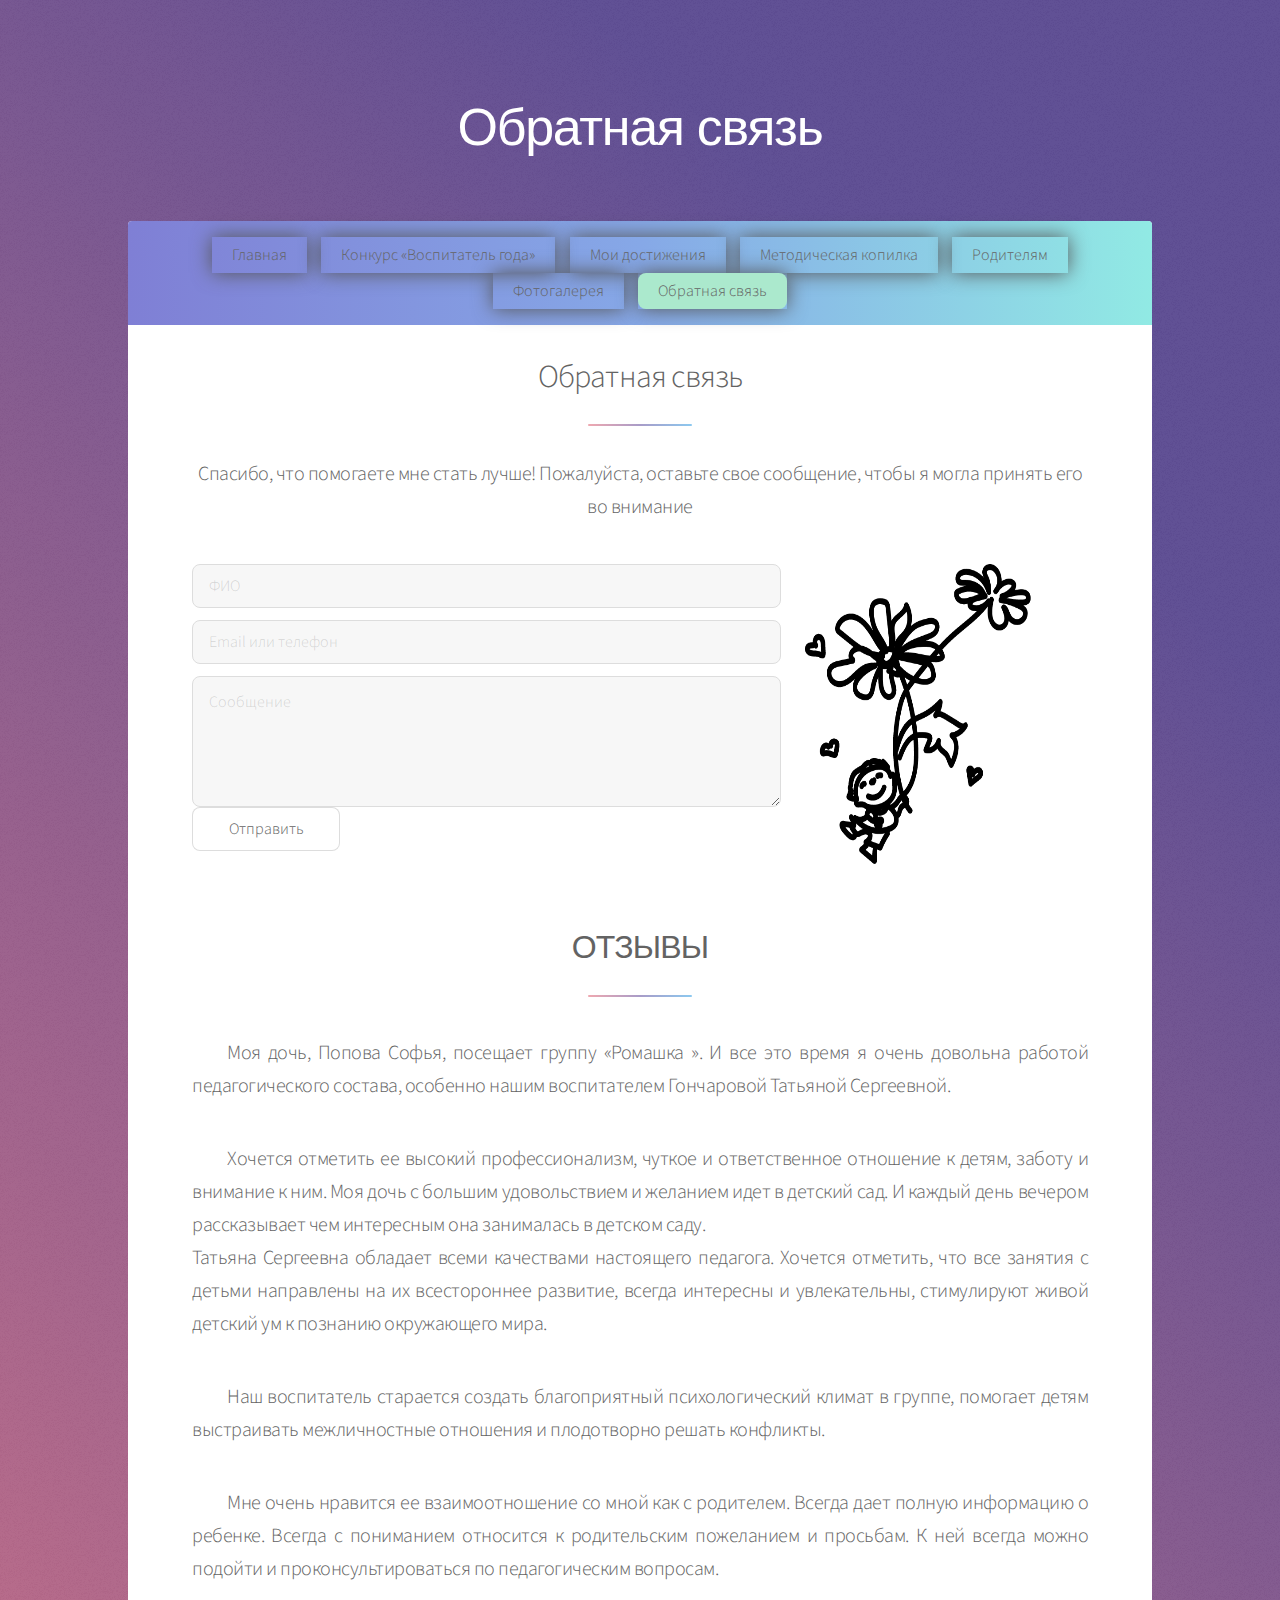
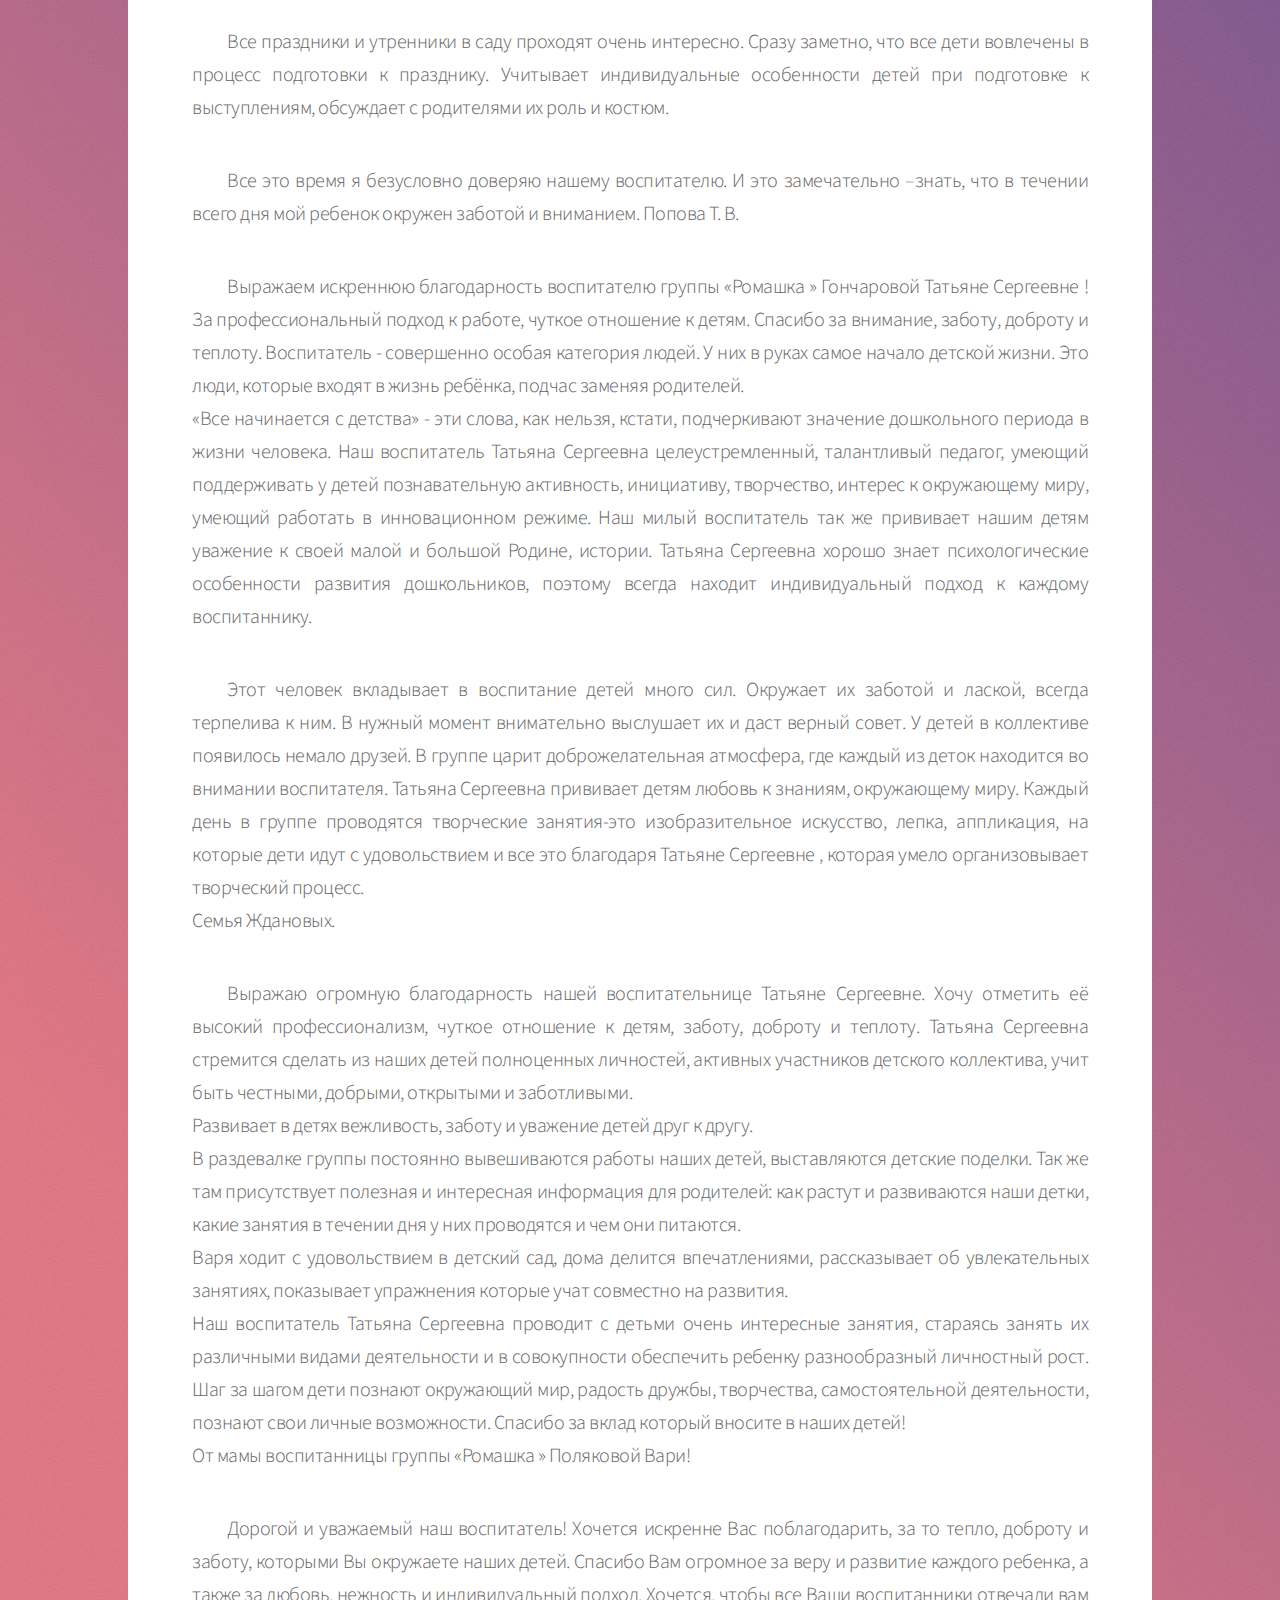
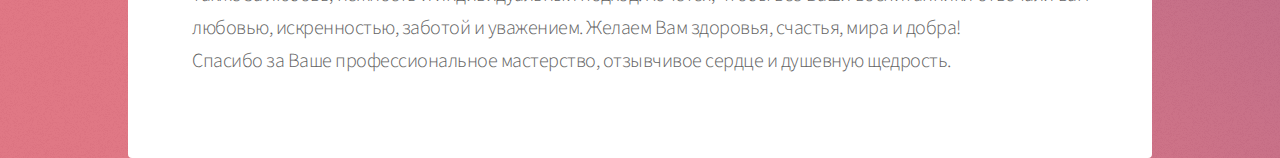
==== commit fe0cc066: "Update feedback.html" ====
--- a/feedback.html
+++ b/feedback.html
@@ -68,8 +68,8 @@
 											<img align="right" src="images/flower.png" alt="Иллюстрация"   width="250" height="300" class="rightpic">
 
 										</div>
-<p><center><acsent>ОТЗЫВЫ</acsent></center><p>
-<div align="justify"><div style="text-indent:35px;"><h2><p>Моя дочь, Попова Софья, посещает группу «Ромашка ». И все это время я очень довольна работой педагогического состава, особенно нашим воспитателем Гончаровой Татьяной Сергеевной.</p>
+<p><h2><center><acsent>ОТЗЫВЫ</acsent></center></h2><p>
+<div align="justify"><div style="text-indent:35px;"><p>Моя дочь, Попова Софья, посещает группу «Ромашка ». И все это время я очень довольна работой педагогического состава, особенно нашим воспитателем Гончаровой Татьяной Сергеевной.</p>
 <p>Хочется отметить ее высокий профессионализм, чуткое и ответственное отношение к детям, заботу и внимание к ним. Моя дочь с большим удовольствием и желанием идет в детский сад. И каждый день вечером рассказывает чем интересным она занималась в детском саду.</br>Татьяна Сергеевна обладает всеми качествами настоящего педагога. Хочется отметить, что все занятия с детьми направлены на их всестороннее развитие, всегда интересны и увлекательны, стимулируют живой детский ум к познанию окружающего мира.</p> 
 <p>Наш воспитатель старается создать благоприятный психологический климат в группе, помогает детям выстраивать межличностные отношения и плодотворно  решать конфликты.</p>
 <p>Мне очень нравится ее взаимоотношение со мной как с родителем. Всегда дает полную информацию о ребенке. Всегда с пониманием относится к родительским пожеланием и просьбам. К ней всегда можно подойти и проконсультироваться по педагогическим вопросам.</p>
@@ -87,7 +87,7 @@
 Наш воспитатель Татьяна Сергеевна проводит с детьми очень интересные занятия, стараясь занять их различными видами деятельности и в совокупности обеспечить ребенку разнообразный личностный рост. Шаг за шагом дети познают окружающий мир, радость дружбы, творчества, самостоятельной деятельности, познают свои личные возможности. Спасибо за вклад который вносите в наших детей!</br>
 От мамы воспитанницы группы «Ромашка » Поляковой Вари!</p>
 <p>Дорогой и уважаемый наш воспитатель! Хочется искренне Вас поблагодарить, за то тепло, доброту и заботу, которыми Вы окружаете наших детей. Спасибо Вам огромное за веру и развитие каждого ребенка, а также за любовь, нежность и индивидуальный подход. Хочется, чтобы все Ваши воспитанники отвечали вам любовью, искренностью, заботой и уважением. Желаем Вам здоровья, счастья, мира и добра!</br>
-Спасибо за Ваше профессиональное мастерство, отзывчивое сердце и душевную щедрость.</p></h2>
+Спасибо за Ваше профессиональное мастерство, отзывчивое сердце и душевную щедрость.</p>
 </div>
 							</center>
 
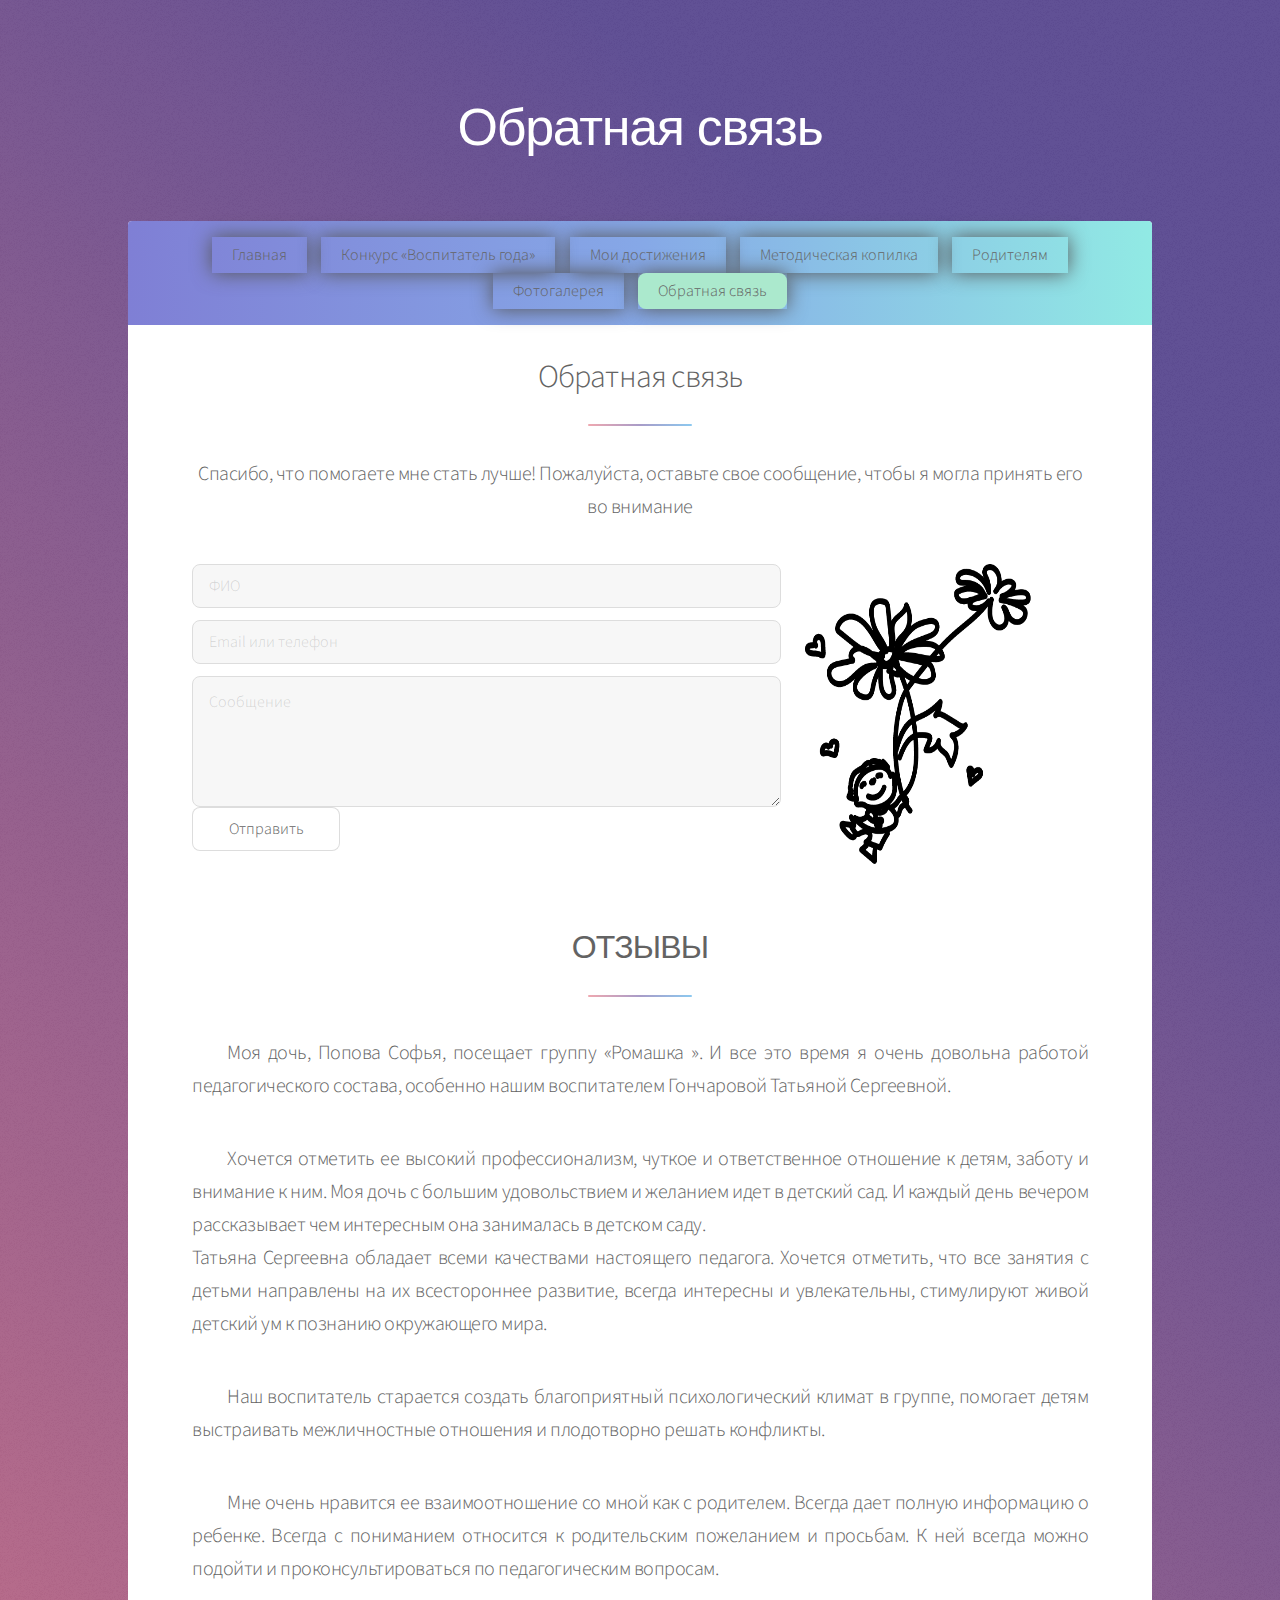
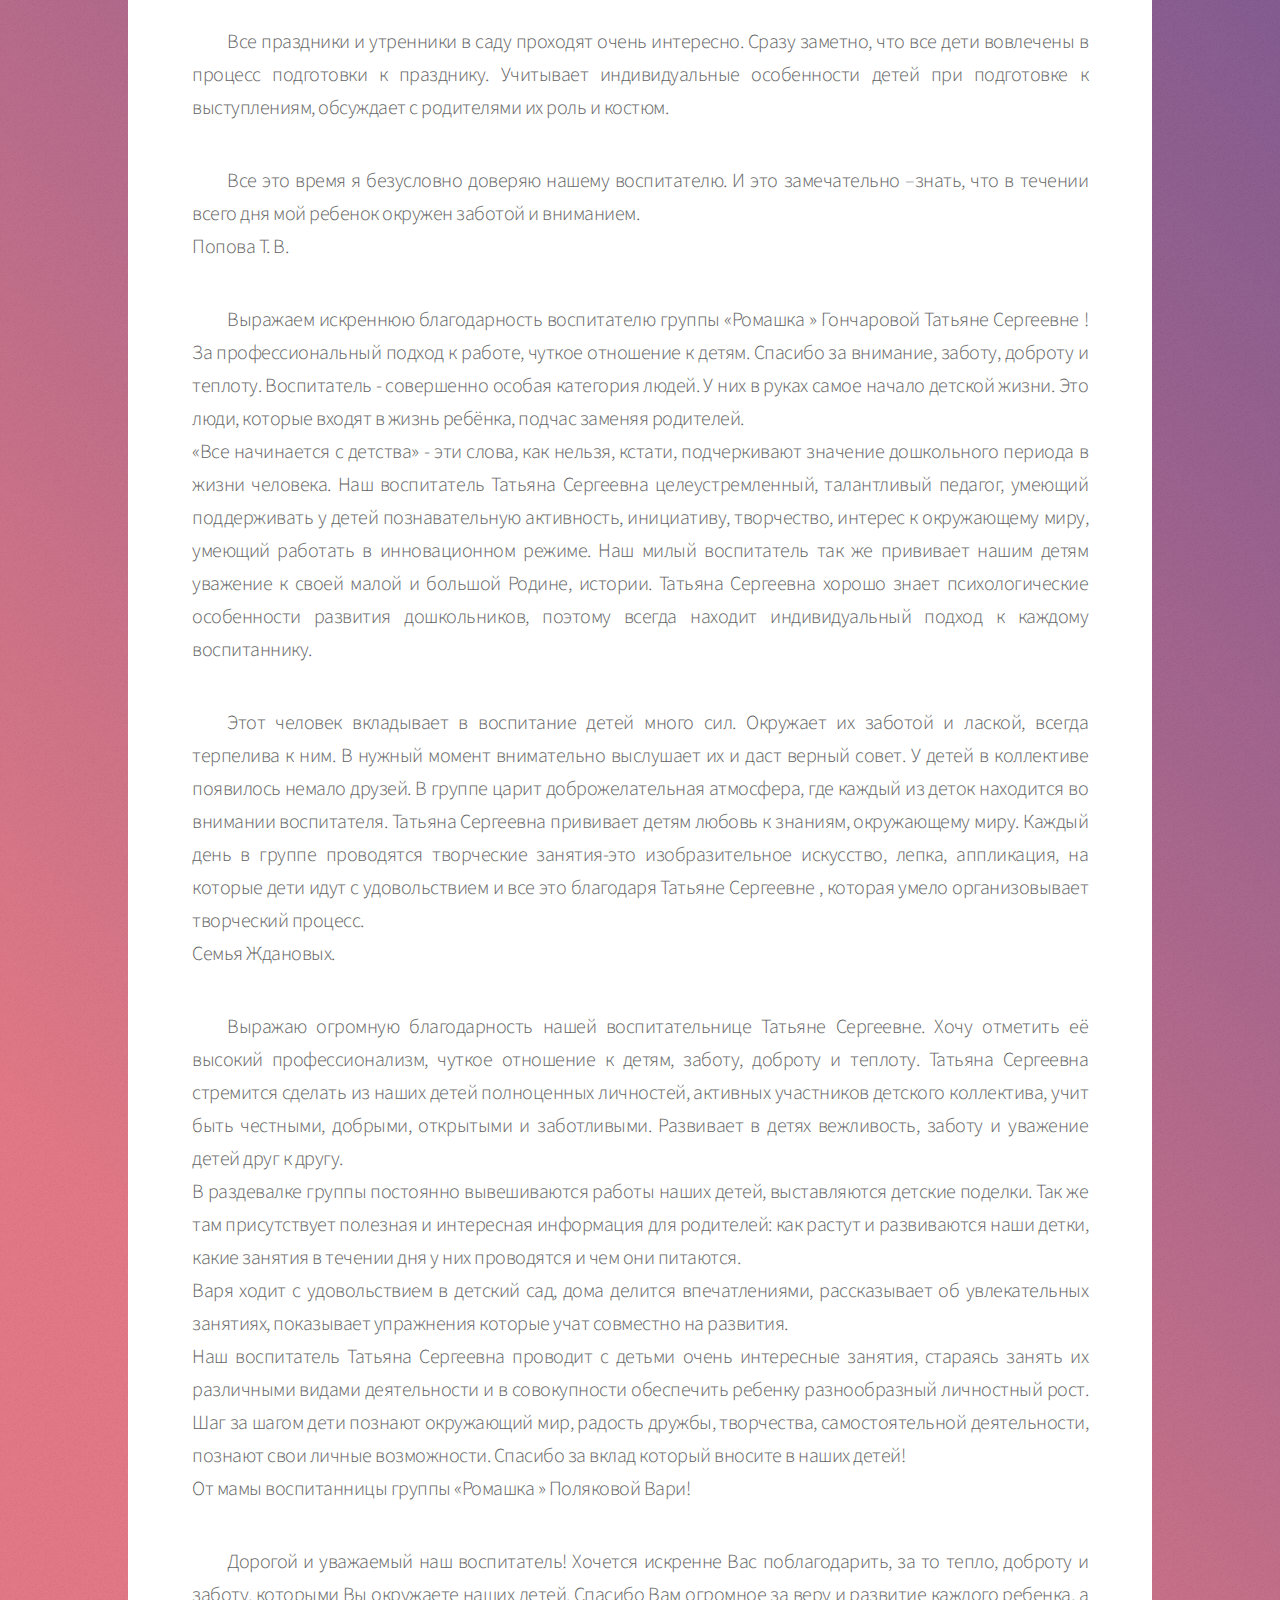
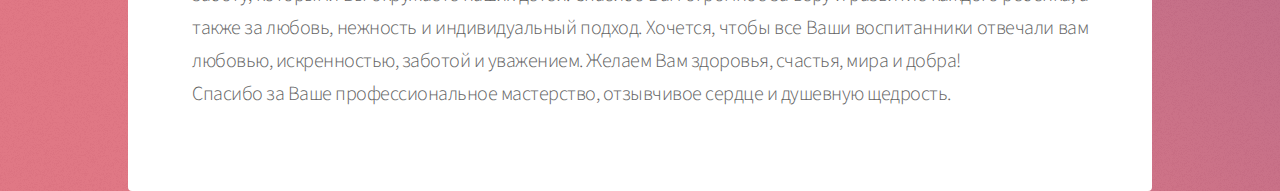
==== commit df56daf9: "Update feedback.html" ====
--- a/feedback.html
+++ b/feedback.html
@@ -74,14 +74,13 @@
 <p>Наш воспитатель старается создать благоприятный психологический климат в группе, помогает детям выстраивать межличностные отношения и плодотворно  решать конфликты.</p>
 <p>Мне очень нравится ее взаимоотношение со мной как с родителем. Всегда дает полную информацию о ребенке. Всегда с пониманием относится к родительским пожеланием и просьбам. К ней всегда можно подойти и проконсультироваться по педагогическим вопросам.</p>
 <p>Все праздники и утренники в саду проходят очень интересно. Сразу заметно, что все дети вовлечены в процесс подготовки к празднику. Учитывает индивидуальные особенности детей при подготовке к выступлениям,  обсуждает с родителями их роль и костюм.</p>
-<p>Все это время я безусловно доверяю нашему воспитателю.  И это замечательно –знать, что в течении всего дня мой ребенок окружен заботой и вниманием.
-Попова Т. В.</p> 
+<p>Все это время я безусловно доверяю нашему воспитателю.  И это замечательно –знать, что в течении всего дня мой ребенок окружен заботой и вниманием.</br>
+<align="right">Попова Т. В.</p> 
 <p>Выражаем искреннюю благодарность воспитателю  группы  «Ромашка » Гончаровой Татьяне Сергеевне ! За профессиональный подход к работе, чуткое отношение к детям. Спасибо за внимание, заботу, доброту и теплоту. Воспитатель -  совершенно особая категория людей. У них в руках самое начало детской жизни. Это люди, которые входят в жизнь ребёнка,  подчас  заменяя родителей.</br>
 «Все начинается с детства» - эти слова, как нельзя, кстати, подчеркивают значение дошкольного периода в жизни человека. Наш воспитатель  Татьяна Сергеевна целеустремленный, талантливый педагог, умеющий  поддерживать у детей познавательную активность, инициативу, творчество, интерес к   окружающему миру, умеющий  работать в инновационном режиме. Наш милый  воспитатель  так же прививает нашим детям уважение к своей малой и большой Родине, истории. Татьяна Сергеевна хорошо знает психологические особенности развития дошкольников, поэтому всегда находит индивидуальный подход к каждому воспитаннику.</p>
 <p>Этот человек вкладывает в воспитание детей много сил. Окружает их заботой и лаской, всегда терпелива к ним. В нужный момент внимательно выслушает их и даст верный совет. У  детей в коллективе появилось немало друзей. В группе царит доброжелательная атмосфера, где каждый из деток находится во внимании воспитателя. Татьяна Сергеевна прививает детям любовь к знаниям, окружающему миру. Каждый день в группе проводятся творческие занятия-это изобразительное искусство, лепка, аппликация, на которые дети идут с удовольствием и все это благодаря Татьяне Сергеевне , которая умело организовывает  творческий процесс.</br>
  Семья Ждановых.</p> 
-<p>Выражаю огромную благодарность нашей воспитательнице Татьяне Сергеевне. Хочу отметить её высокий профессионализм, чуткое отношение к детям, заботу, доброту и теплоту. Татьяна Сергеевна стремится сделать из наших детей полноценных личностей, активных участников детского коллектива, учит быть честными, добрыми, открытыми и заботливыми.</br> 
-Развивает в детях вежливость, заботу и уважение детей друг к другу.</br>
+<p>Выражаю огромную благодарность нашей воспитательнице Татьяне Сергеевне. Хочу отметить её высокий профессионализм, чуткое отношение к детям, заботу, доброту и теплоту. Татьяна Сергеевна стремится сделать из наших детей полноценных личностей, активных участников детского коллектива, учит быть честными, добрыми, открытыми и заботливыми. Развивает в детях вежливость, заботу и уважение детей друг к другу.</br>
 В раздевалке группы постоянно вывешиваются работы наших детей, выставляются детские поделки. Так же там присутствует полезная и интересная информация для родителей: как растут и развиваются наши детки, какие занятия в течении дня у них проводятся и чем они питаются.</br>
 Варя ходит с удовольствием в детский сад, дома делится впечатлениями, рассказывает об увлекательных занятиях, показывает  упражнения которые учат совместно на развития.</br>
 Наш воспитатель Татьяна Сергеевна проводит с детьми очень интересные занятия, стараясь занять их различными видами деятельности и в совокупности обеспечить ребенку разнообразный личностный рост. Шаг за шагом дети познают окружающий мир, радость дружбы, творчества, самостоятельной деятельности, познают свои личные возможности. Спасибо за вклад который вносите в наших детей!</br>
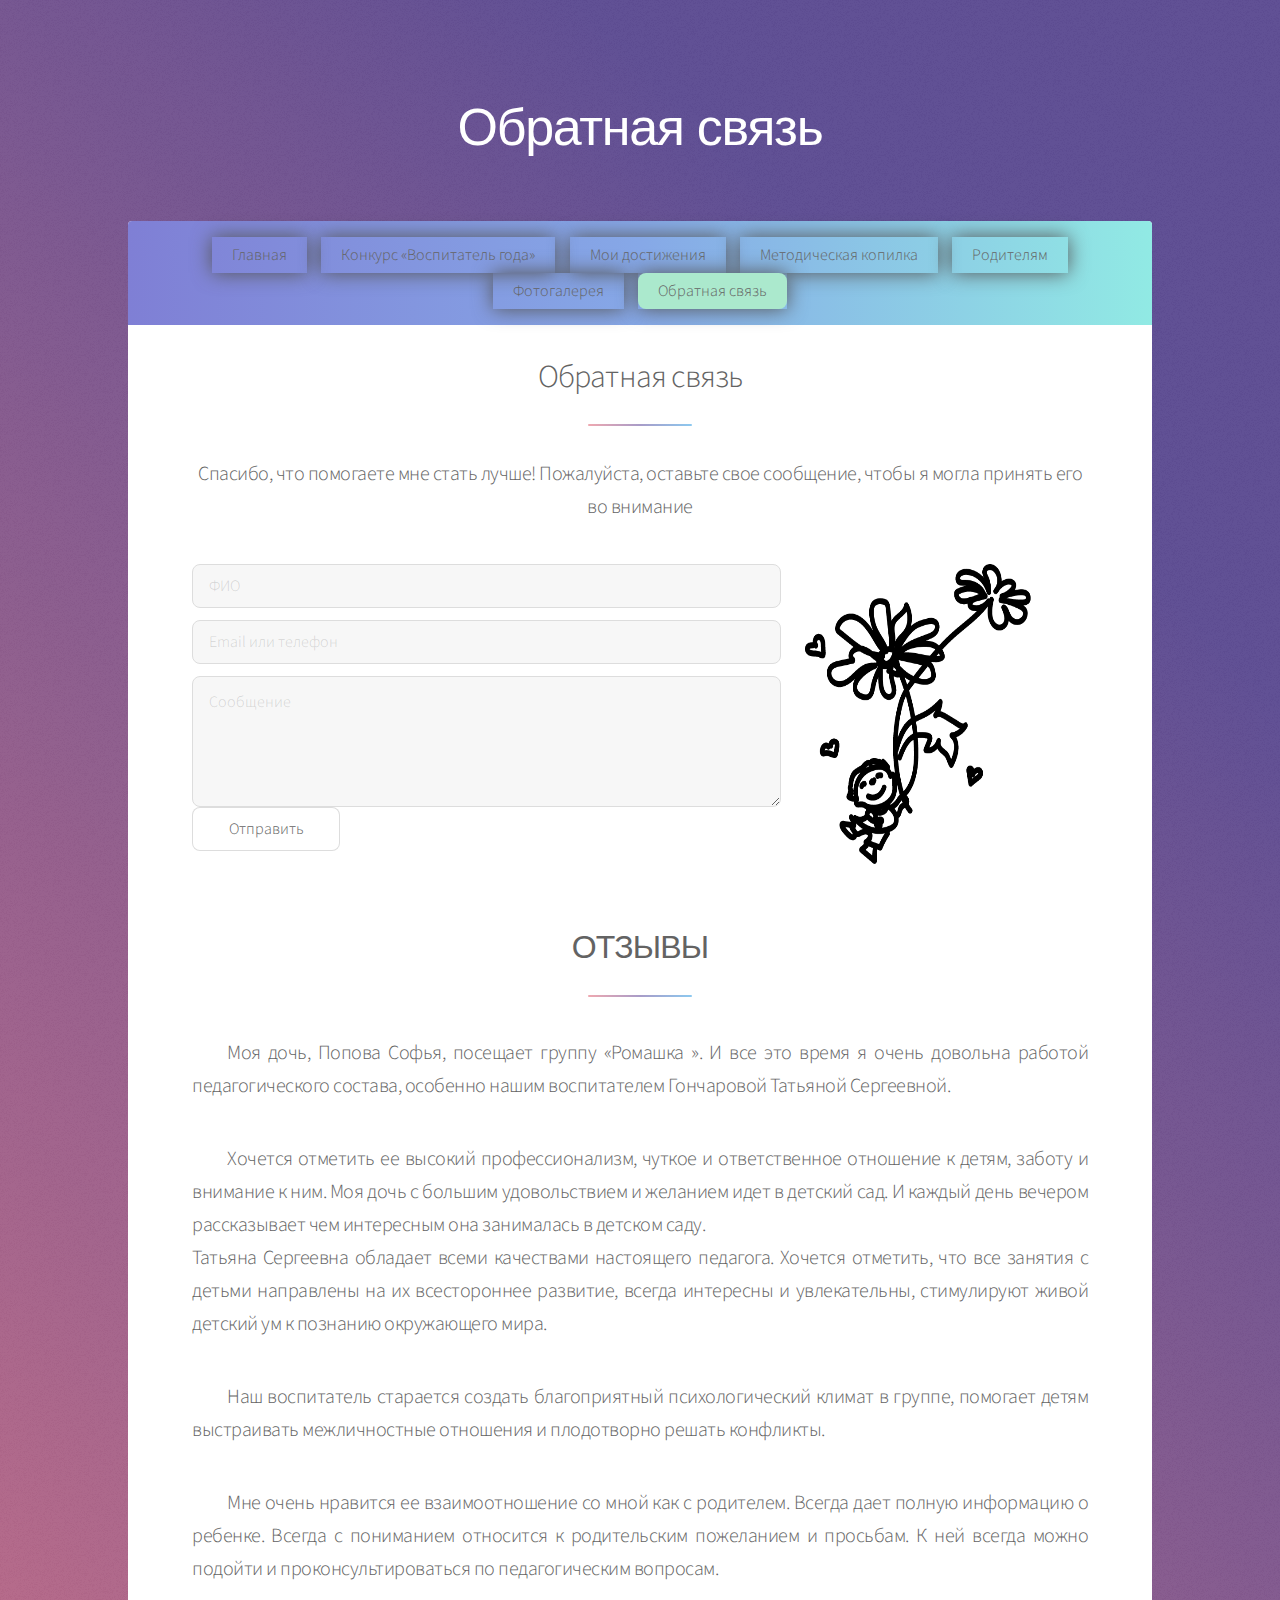
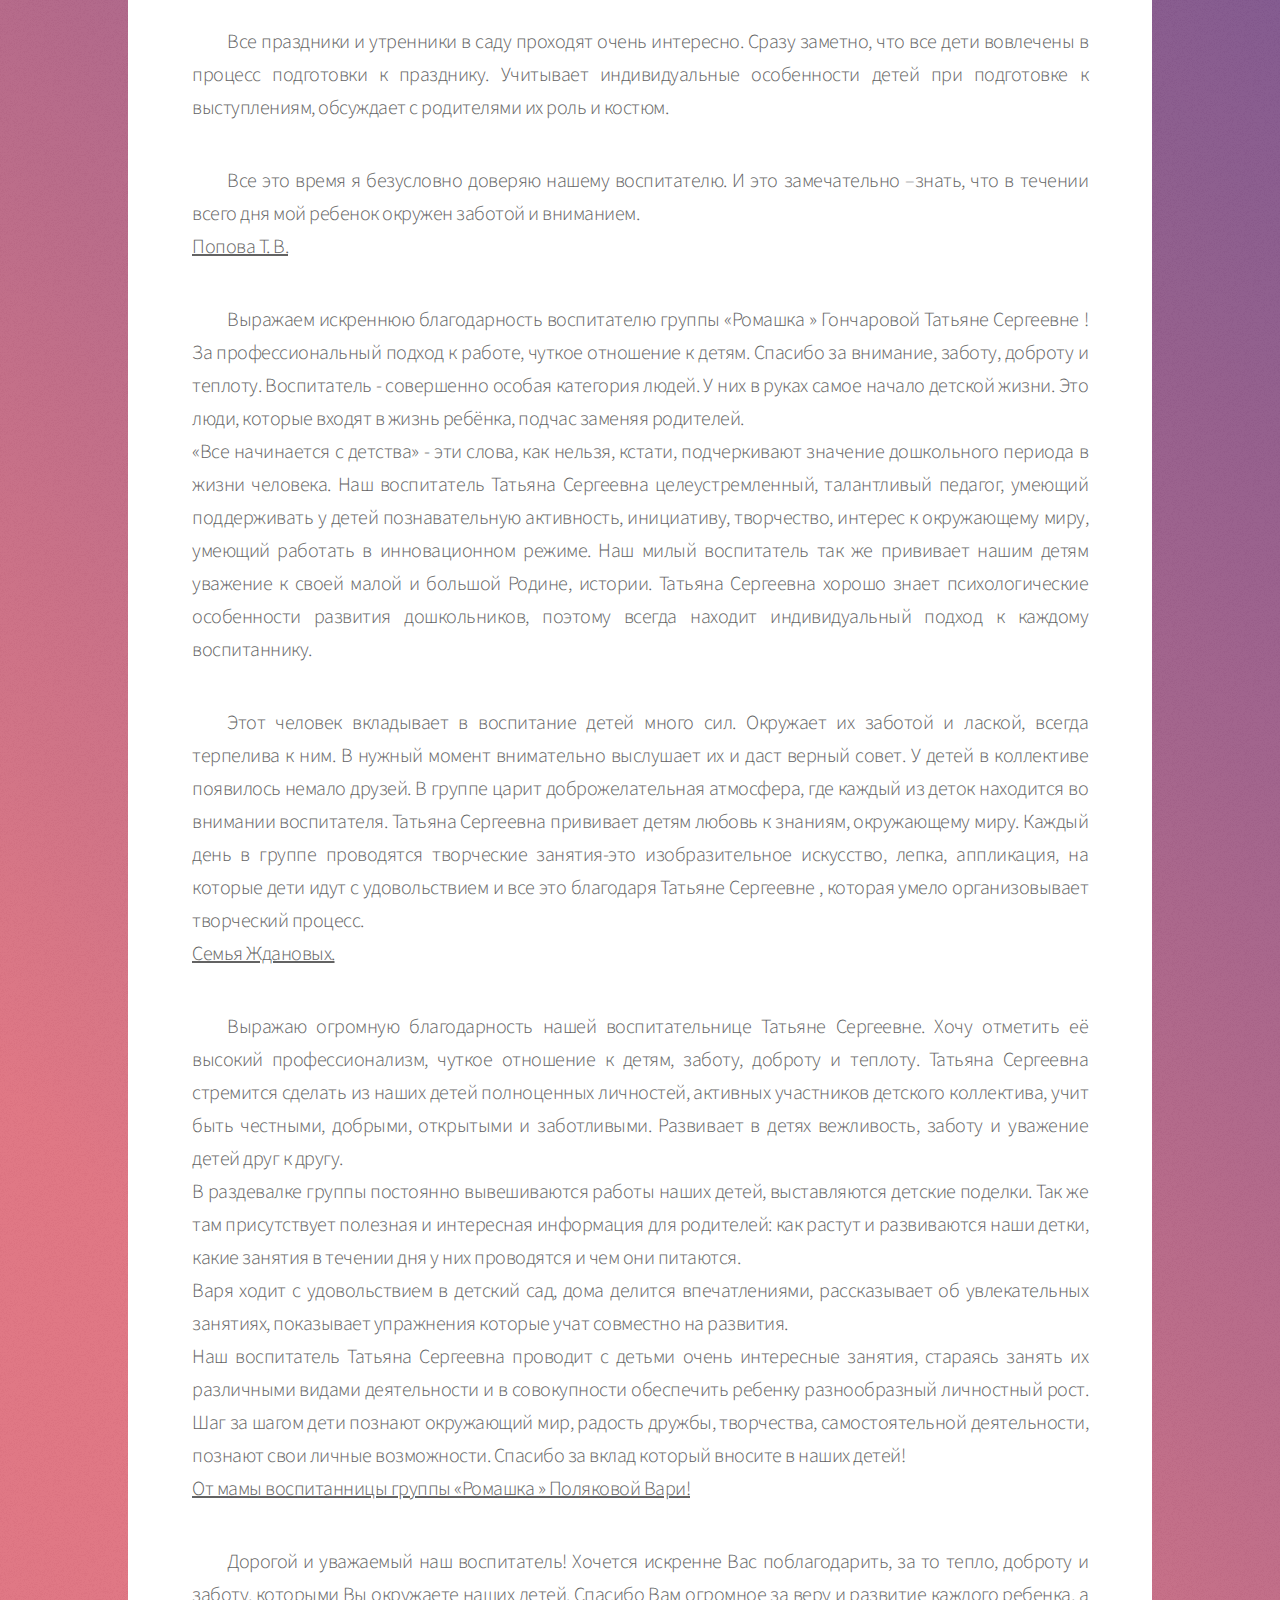
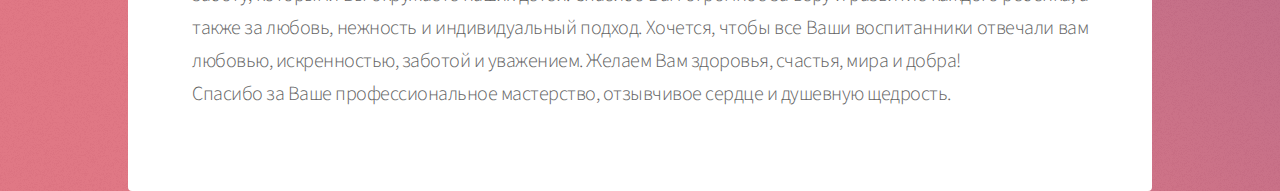
==== commit e1bf406d: "Update feedback.html" ====
--- a/feedback.html
+++ b/feedback.html
@@ -75,16 +75,16 @@
 <p>Мне очень нравится ее взаимоотношение со мной как с родителем. Всегда дает полную информацию о ребенке. Всегда с пониманием относится к родительским пожеланием и просьбам. К ней всегда можно подойти и проконсультироваться по педагогическим вопросам.</p>
 <p>Все праздники и утренники в саду проходят очень интересно. Сразу заметно, что все дети вовлечены в процесс подготовки к празднику. Учитывает индивидуальные особенности детей при подготовке к выступлениям,  обсуждает с родителями их роль и костюм.</p>
 <p>Все это время я безусловно доверяю нашему воспитателю.  И это замечательно –знать, что в течении всего дня мой ребенок окружен заботой и вниманием.</br>
-<align="right">Попова Т. В.</p> 
+<u>Попова Т. В.</u></p> 
 <p>Выражаем искреннюю благодарность воспитателю  группы  «Ромашка » Гончаровой Татьяне Сергеевне ! За профессиональный подход к работе, чуткое отношение к детям. Спасибо за внимание, заботу, доброту и теплоту. Воспитатель -  совершенно особая категория людей. У них в руках самое начало детской жизни. Это люди, которые входят в жизнь ребёнка,  подчас  заменяя родителей.</br>
 «Все начинается с детства» - эти слова, как нельзя, кстати, подчеркивают значение дошкольного периода в жизни человека. Наш воспитатель  Татьяна Сергеевна целеустремленный, талантливый педагог, умеющий  поддерживать у детей познавательную активность, инициативу, творчество, интерес к   окружающему миру, умеющий  работать в инновационном режиме. Наш милый  воспитатель  так же прививает нашим детям уважение к своей малой и большой Родине, истории. Татьяна Сергеевна хорошо знает психологические особенности развития дошкольников, поэтому всегда находит индивидуальный подход к каждому воспитаннику.</p>
 <p>Этот человек вкладывает в воспитание детей много сил. Окружает их заботой и лаской, всегда терпелива к ним. В нужный момент внимательно выслушает их и даст верный совет. У  детей в коллективе появилось немало друзей. В группе царит доброжелательная атмосфера, где каждый из деток находится во внимании воспитателя. Татьяна Сергеевна прививает детям любовь к знаниям, окружающему миру. Каждый день в группе проводятся творческие занятия-это изобразительное искусство, лепка, аппликация, на которые дети идут с удовольствием и все это благодаря Татьяне Сергеевне , которая умело организовывает  творческий процесс.</br>
- Семья Ждановых.</p> 
+<u>Семья Ждановых.</u></p> 
 <p>Выражаю огромную благодарность нашей воспитательнице Татьяне Сергеевне. Хочу отметить её высокий профессионализм, чуткое отношение к детям, заботу, доброту и теплоту. Татьяна Сергеевна стремится сделать из наших детей полноценных личностей, активных участников детского коллектива, учит быть честными, добрыми, открытыми и заботливыми. Развивает в детях вежливость, заботу и уважение детей друг к другу.</br>
 В раздевалке группы постоянно вывешиваются работы наших детей, выставляются детские поделки. Так же там присутствует полезная и интересная информация для родителей: как растут и развиваются наши детки, какие занятия в течении дня у них проводятся и чем они питаются.</br>
 Варя ходит с удовольствием в детский сад, дома делится впечатлениями, рассказывает об увлекательных занятиях, показывает  упражнения которые учат совместно на развития.</br>
 Наш воспитатель Татьяна Сергеевна проводит с детьми очень интересные занятия, стараясь занять их различными видами деятельности и в совокупности обеспечить ребенку разнообразный личностный рост. Шаг за шагом дети познают окружающий мир, радость дружбы, творчества, самостоятельной деятельности, познают свои личные возможности. Спасибо за вклад который вносите в наших детей!</br>
-От мамы воспитанницы группы «Ромашка » Поляковой Вари!</p>
+<u>От мамы воспитанницы группы «Ромашка » Поляковой Вари!</u></p>
 <p>Дорогой и уважаемый наш воспитатель! Хочется искренне Вас поблагодарить, за то тепло, доброту и заботу, которыми Вы окружаете наших детей. Спасибо Вам огромное за веру и развитие каждого ребенка, а также за любовь, нежность и индивидуальный подход. Хочется, чтобы все Ваши воспитанники отвечали вам любовью, искренностью, заботой и уважением. Желаем Вам здоровья, счастья, мира и добра!</br>
 Спасибо за Ваше профессиональное мастерство, отзывчивое сердце и душевную щедрость.</p>
 </div>
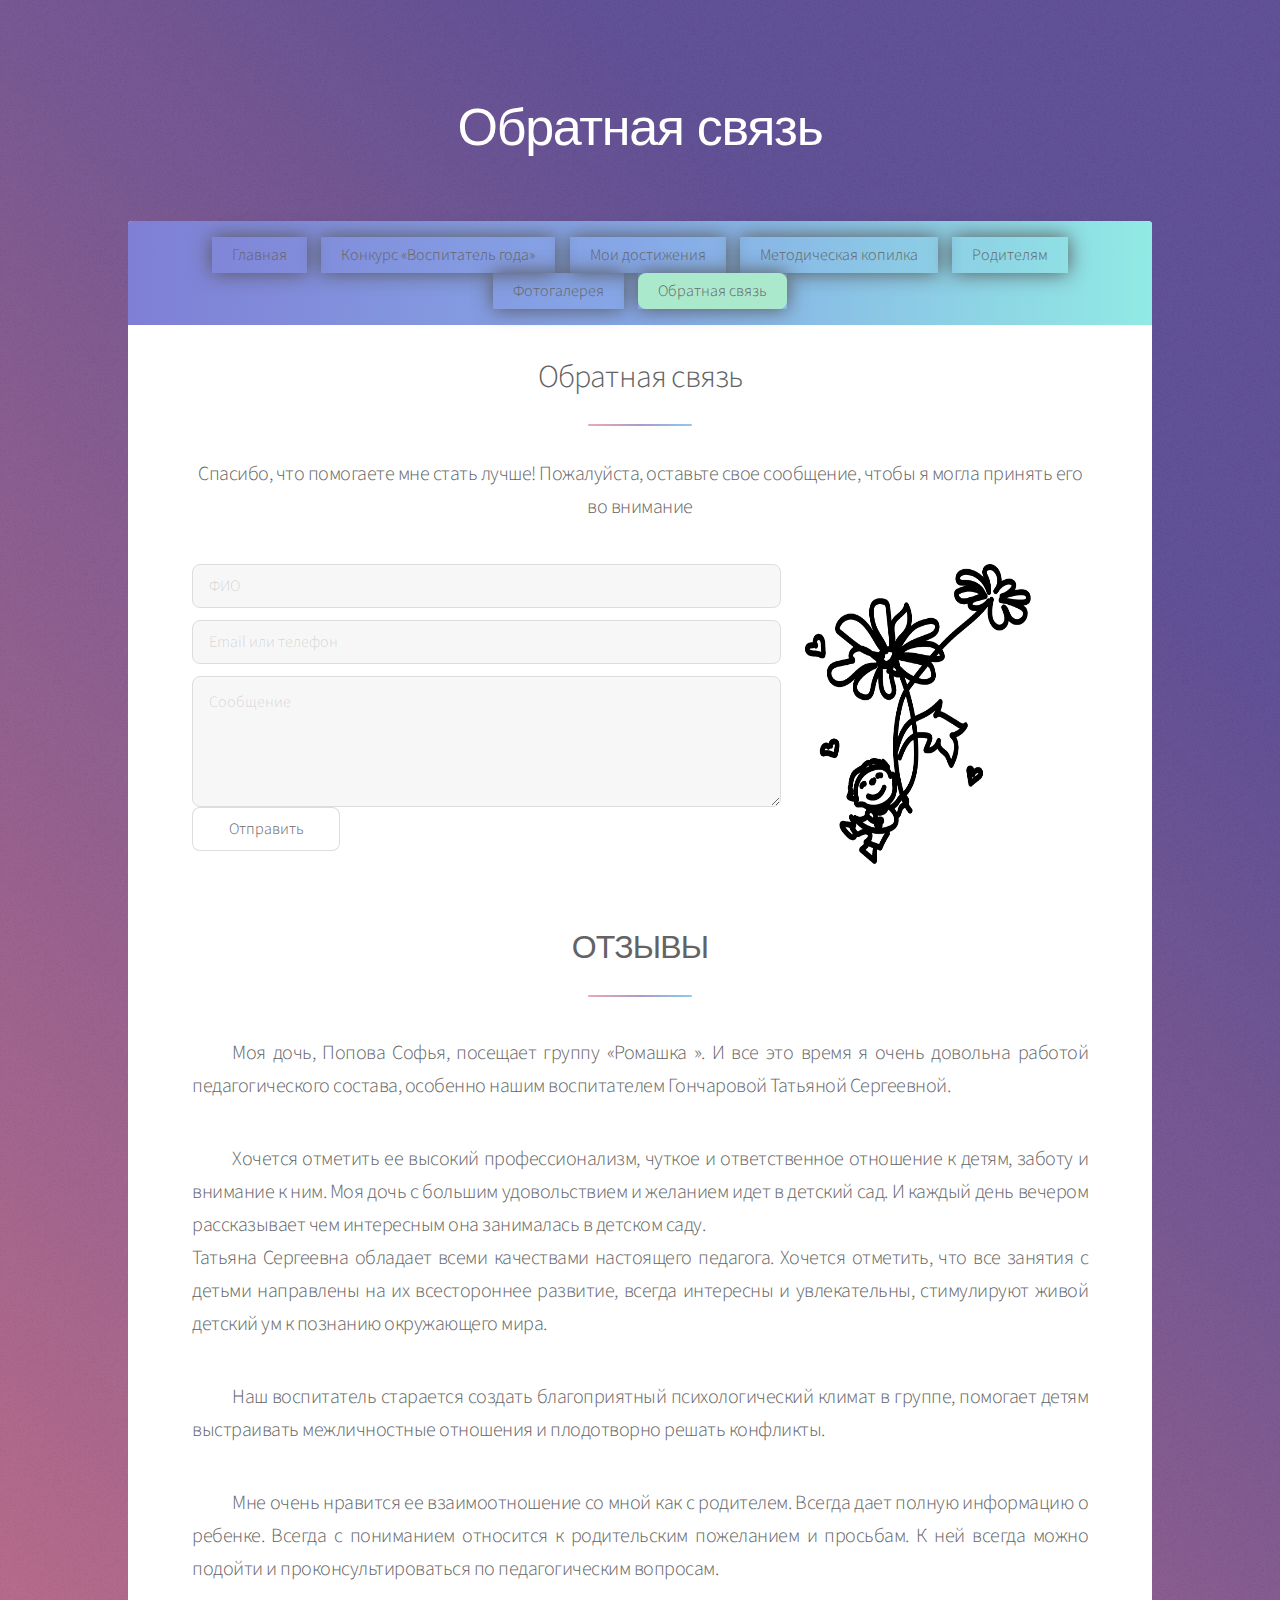
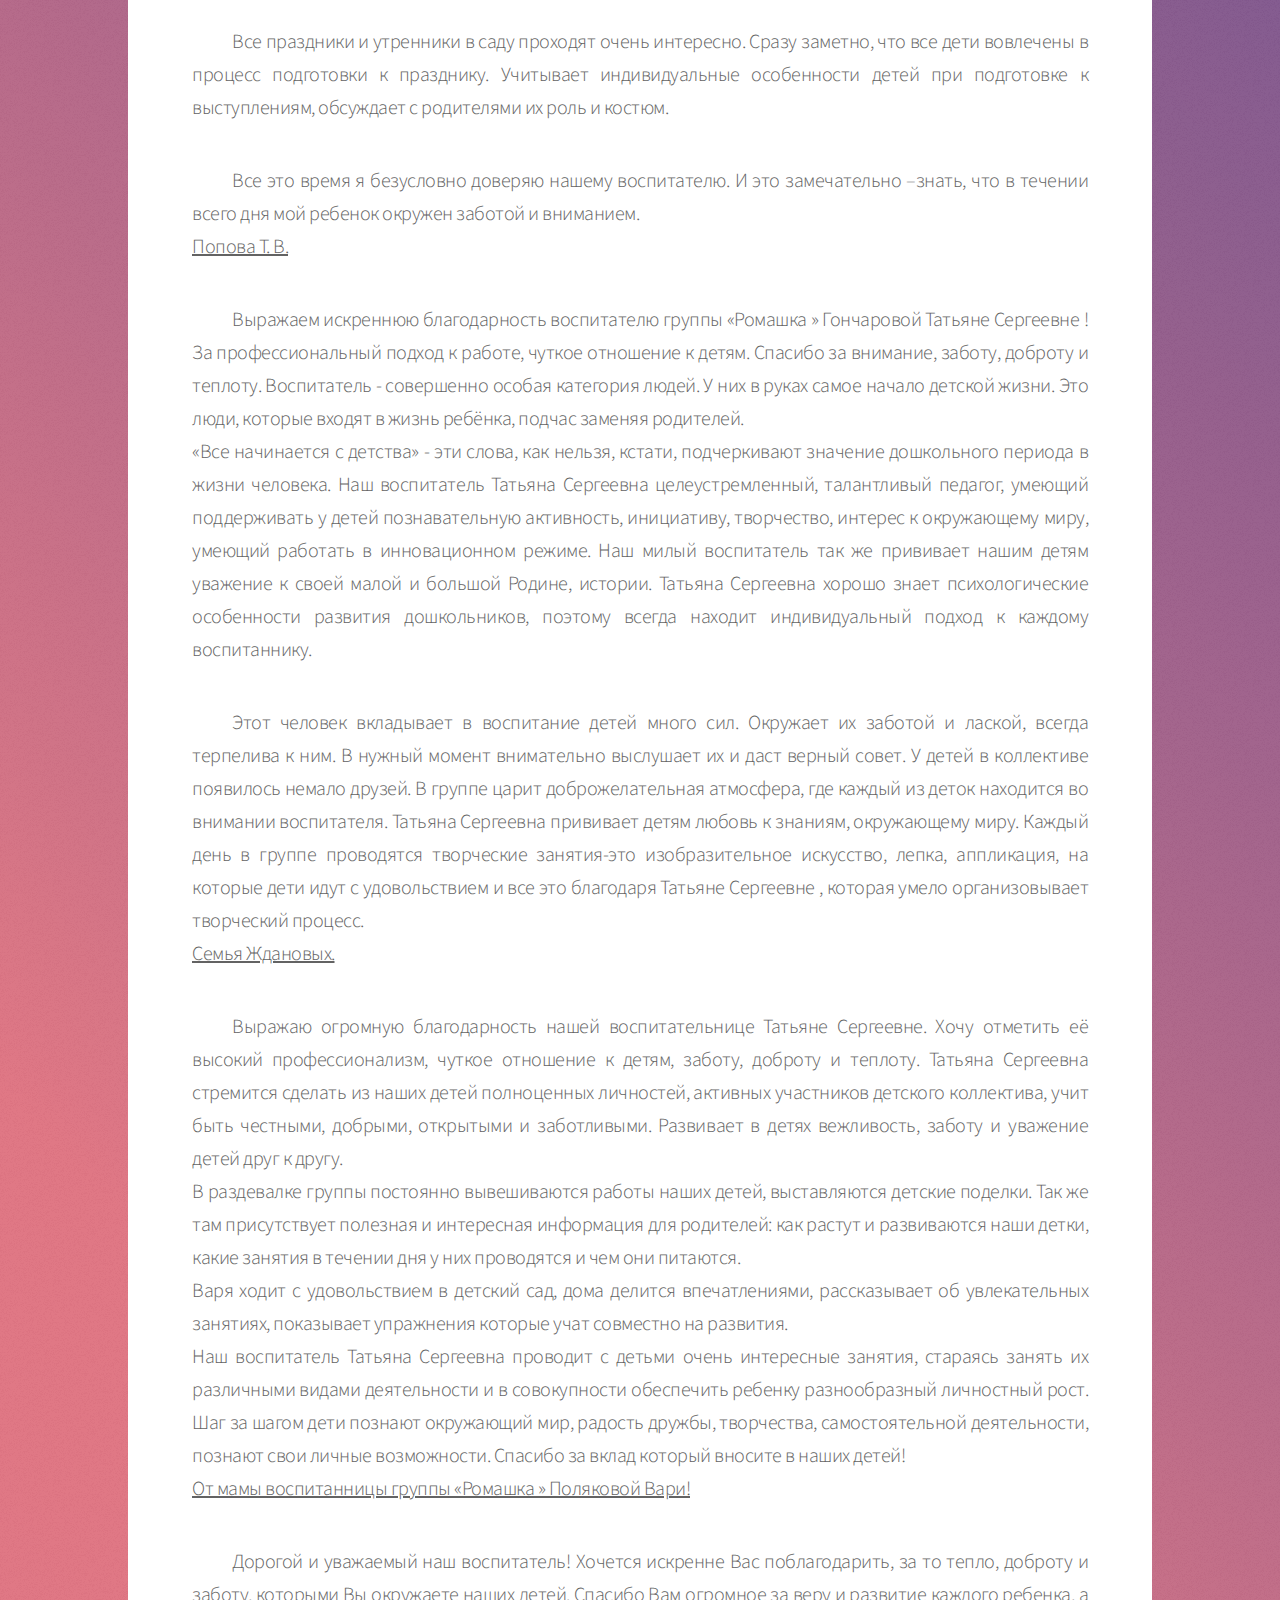
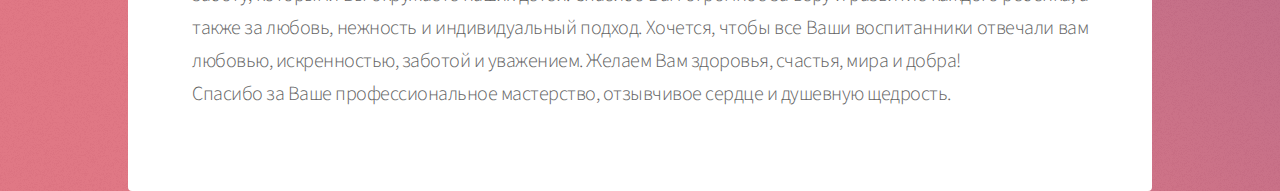
==== commit 1a6fdb91: "Update feedback.html" ====
--- a/feedback.html
+++ b/feedback.html
@@ -69,7 +69,7 @@
 
 										</div>
 <p><h2><center><acsent>ОТЗЫВЫ</acsent></center></h2><p>
-<div align="justify"><div style="text-indent:35px;"><p>Моя дочь, Попова Софья, посещает группу «Ромашка ». И все это время я очень довольна работой педагогического состава, особенно нашим воспитателем Гончаровой Татьяной Сергеевной.</p>
+<div align="justify"><div style="text-indent:40px;"><p>Моя дочь, Попова Софья, посещает группу «Ромашка ». И все это время я очень довольна работой педагогического состава, особенно нашим воспитателем Гончаровой Татьяной Сергеевной.</p>
 <p>Хочется отметить ее высокий профессионализм, чуткое и ответственное отношение к детям, заботу и внимание к ним. Моя дочь с большим удовольствием и желанием идет в детский сад. И каждый день вечером рассказывает чем интересным она занималась в детском саду.</br>Татьяна Сергеевна обладает всеми качествами настоящего педагога. Хочется отметить, что все занятия с детьми направлены на их всестороннее развитие, всегда интересны и увлекательны, стимулируют живой детский ум к познанию окружающего мира.</p> 
 <p>Наш воспитатель старается создать благоприятный психологический климат в группе, помогает детям выстраивать межличностные отношения и плодотворно  решать конфликты.</p>
 <p>Мне очень нравится ее взаимоотношение со мной как с родителем. Всегда дает полную информацию о ребенке. Всегда с пониманием относится к родительским пожеланием и просьбам. К ней всегда можно подойти и проконсультироваться по педагогическим вопросам.</p>
